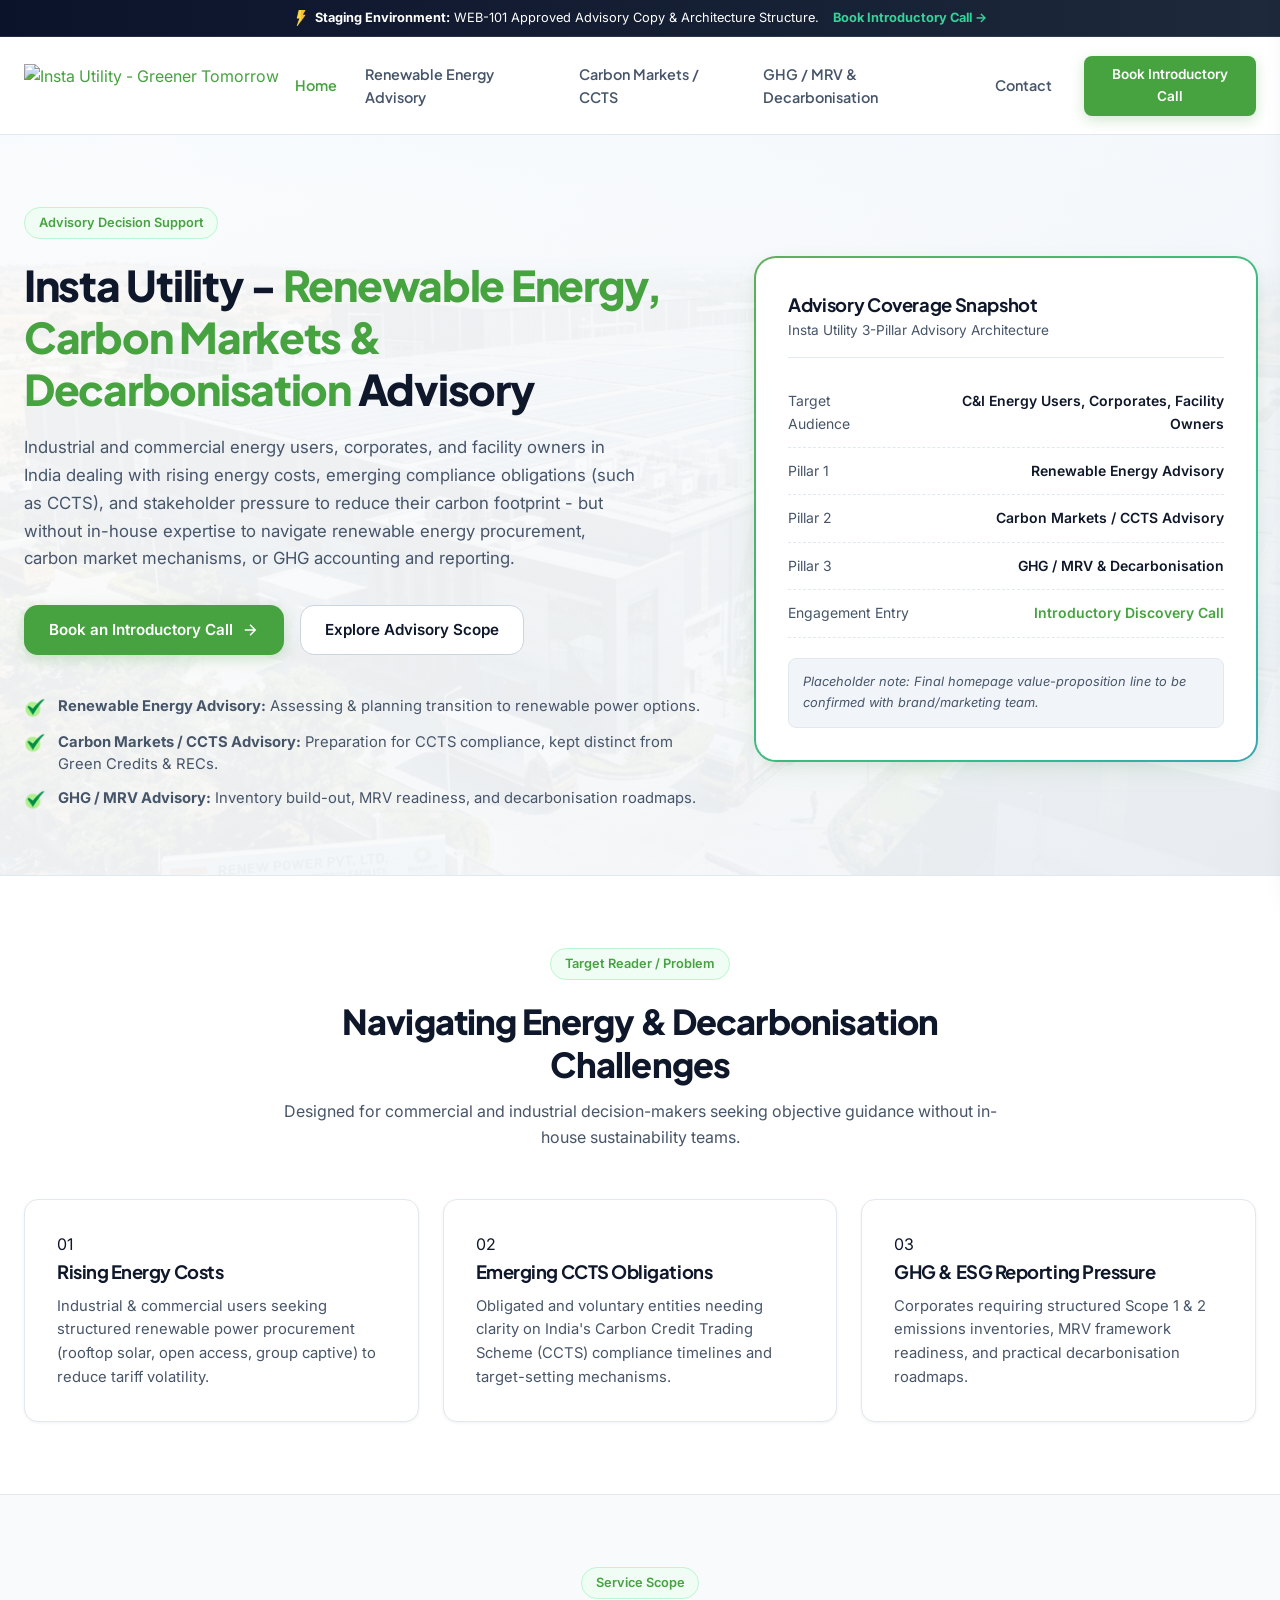
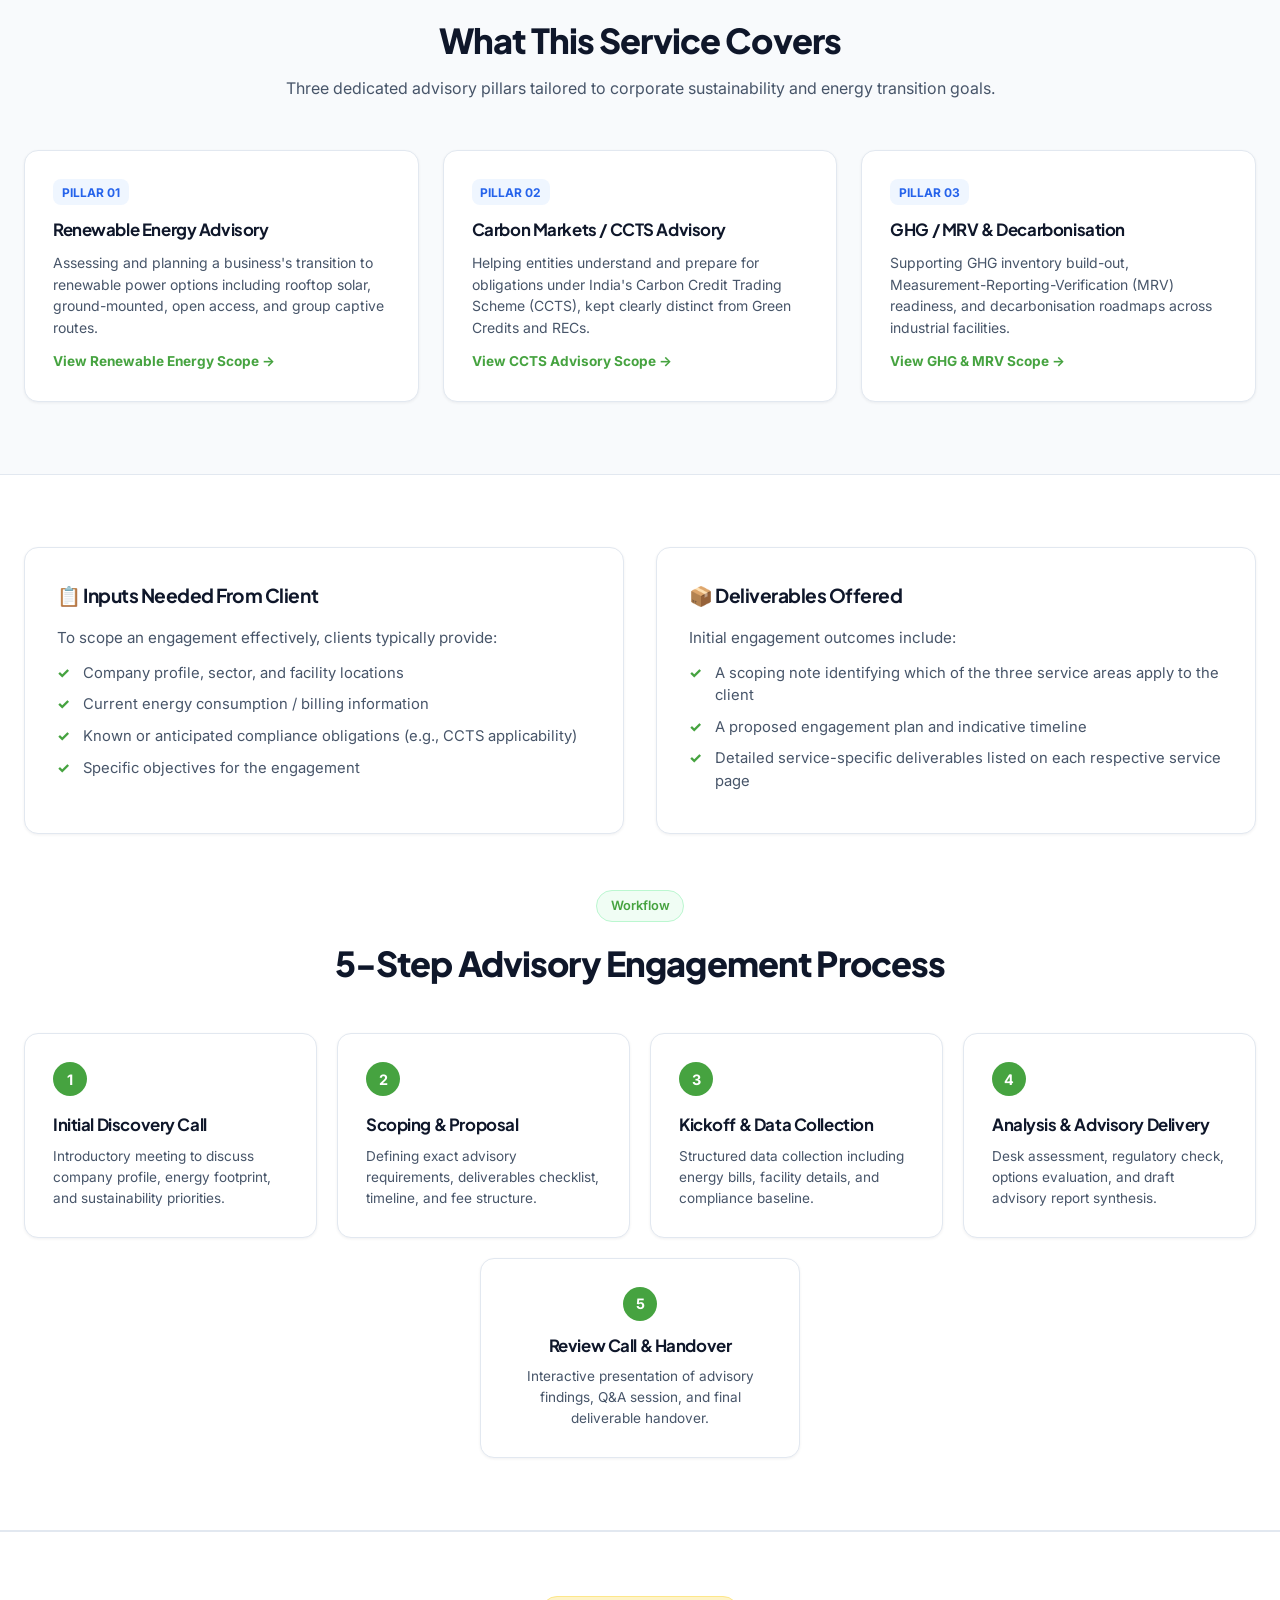
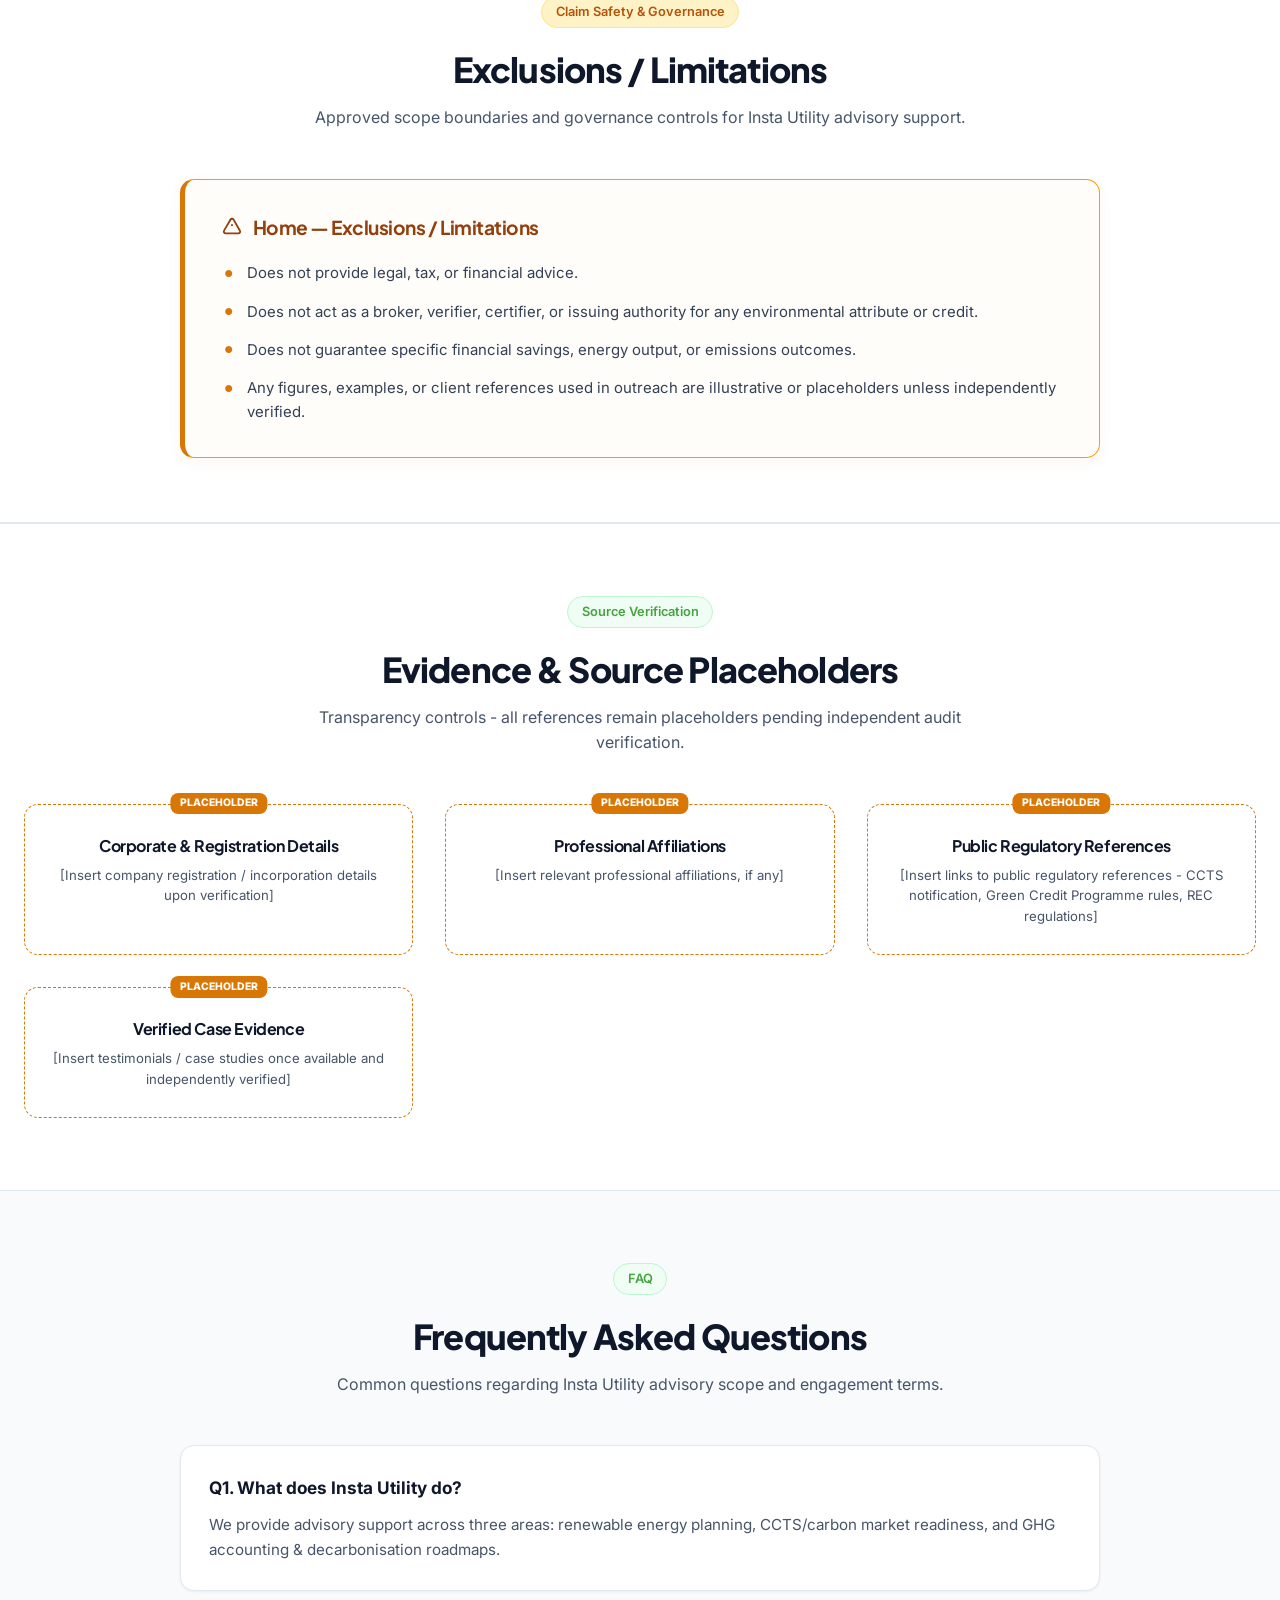
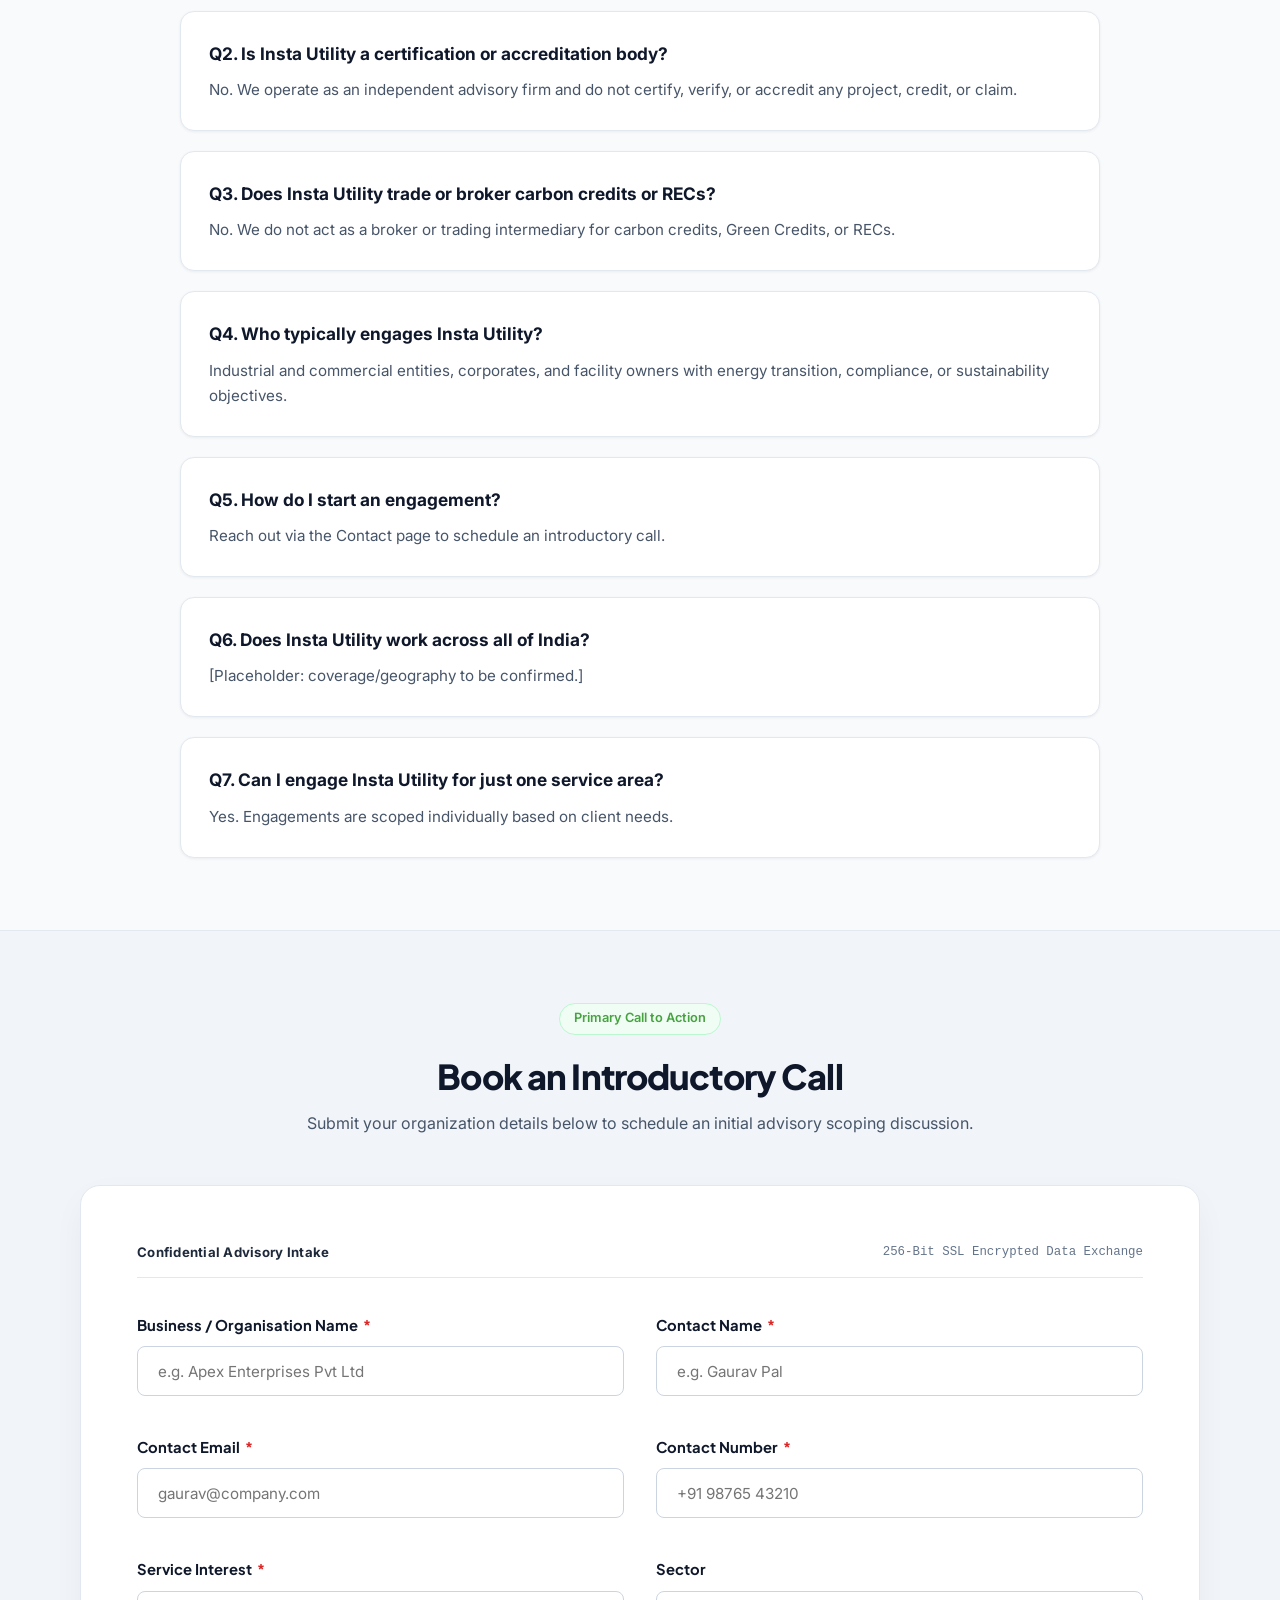
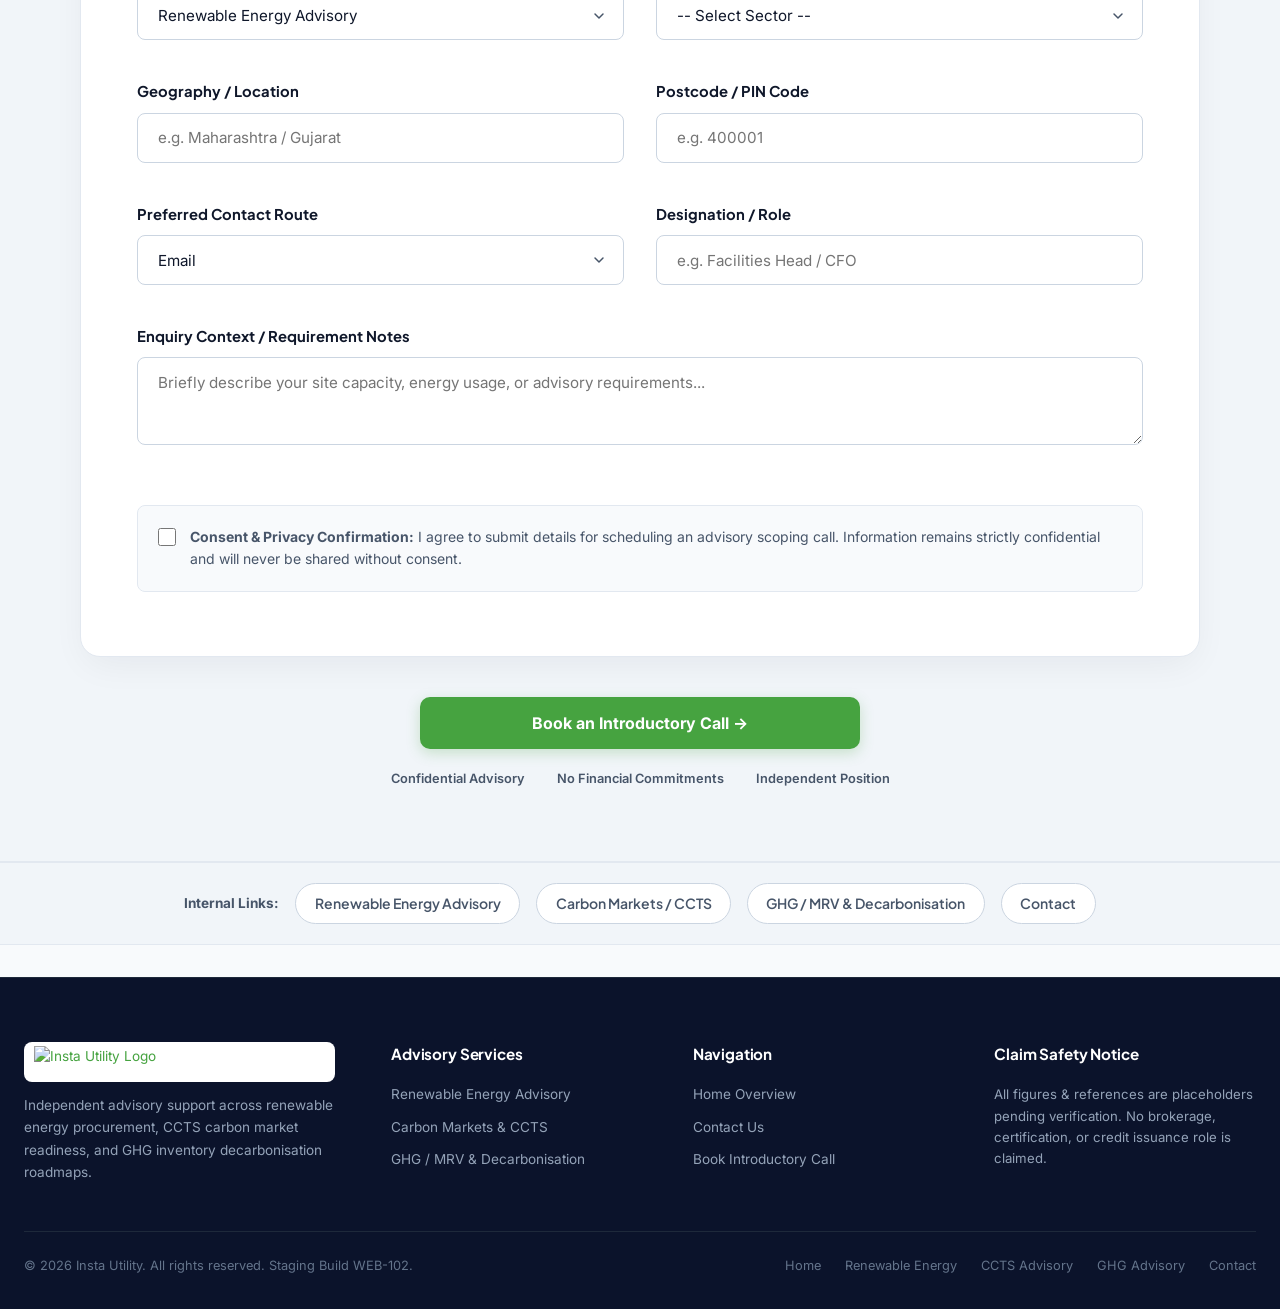
==== index.html @ e874acc9 "feat(WEB-105): restore page-level exclusions & limitations sections" ====
<!DOCTYPE html>
<html lang="en">

<head>
  <!-- Google Tag Manager -->
  <script>(function (w, d, s, l, i) {
      w[l] = w[l] || []; w[l].push({
        'gtm.start':
          new Date().getTime(), event: 'gtm.js'
      }); var f = d.getElementsByTagName(s)[0],
        j = d.createElement(s), dl = l != 'dataLayer' ? '&l=' + l : ''; j.async = true; j.src =
          'https://www.googletagmanager.com/gtm.js?id=' + i + dl; f.parentNode.insertBefore(j, f);
    })(window, document, 'script', 'dataLayer', 'GTM-W5MGDDCR');</script>
  <!-- End Google Tag Manager -->

  <!-- Google Tag (gtag.js) - GA4 Staging Direct DebugView Emitter (G-CX448B8NZM) -->
  <script async src="https://www.googletagmanager.com/gtag/js?id=G-CX448B8NZM"></script>
  <script>
    window.dataLayer = window.dataLayer || [];
    function gtag() { dataLayer.push(arguments); }
    window.gtag = gtag;
    gtag('js', new Date());
    gtag('config', 'G-CX448B8NZM', { 'debug_mode': true });
  </script>

  <meta charset="UTF-8">
  <meta name="viewport" content="width=device-width, initial-scale=1.0">
  <meta name="robots" content="noindex, nofollow">
  <meta name="description" content="Advisory support for renewable energy options, Indian carbon markets (CCTS)">
  <title>Insta Utility - Renewable Energy, Carbon Markets & Decarbonisation Advisory</title>

  <!-- Favicon -->
  <link rel="icon" type="image/png" sizes="32x32" href="assets/favicon.png">
  <link rel="icon" type="image/png" sizes="16x16" href="assets/favicon.png">
  <link rel="apple-touch-icon" href="assets/favicon.png">

  <!-- Google Fonts: Plus Jakarta Sans & Inter -->
  <link rel="preconnect" href="https://fonts.googleapis.com">
  <link rel="preconnect" href="https://fonts.gstatic.com" crossorigin>
  <link
    href="https://fonts.googleapis.com/css2?family=Inter:wght@400;500;600;700&family=Plus+Jakarta+Sans:wght@500;600;700;800&display=swap"
    rel="stylesheet">
  <link rel="stylesheet" href="styles.css">
</head>

<body>
  <!-- Google Tag Manager (noscript) -->
  <noscript><iframe src="https://www.googletagmanager.com/ns.html?id=GTM-W5MGDDCR" height="0" width="0"
      style="display:none;visibility:hidden"></iframe></noscript>
  <!-- End Google Tag Manager (noscript) -->

  <!-- TOP ANNOUNCEMENT BAR -->
  <div class="top-announcement-bar">
    <div class="container announcement-content">
      <span><img src="assets/lighting.png" alt="⚡" class="announcement-icon-img"><strong>Staging Environment:</strong>
        WEB-101 Approved Advisory Copy &amp; Architecture Structure.</span>
      <a href="#intake-form" class="announcement-link">Book Introductory Call &rarr;</a>
    </div>
  </div>

  <!-- HEADER NAVIGATION -->
  <header>
    <div class="container header-content">
      <a href="index.html" class="brand-logo">
        <img src="https://www.instautility.com/assets/img/logo/insta-utility-logo.png"
          alt="Insta Utility - Greener Tomorrow" class="header-logo-img">
      </a>
      <button class="mobile-menu-toggle" id="mobileMenuBtn" aria-label="Open Mobile Menu" onclick="openMobileDrawer()">
        <span class="hamburger-bar"></span>
        <span class="hamburger-bar"></span>
        <span class="hamburger-bar"></span>
      </button>
      <div class="header-nav-container" id="headerNavContainer">
        <nav class="header-nav-links">
          <a href="index.html" class="nav-link active">Home</a>
          <a href="renewable-energy-advisory.html" class="nav-link">Renewable Energy Advisory</a>
          <a href="carbon-markets-ccts.html" class="nav-link">Carbon Markets / CCTS</a>
          <a href="ghg-mrv-decarbonisation.html" class="nav-link">GHG / MRV &amp; Decarbonisation</a>
          <a href="contact.html" class="nav-link">Contact</a>
        </nav>
        <div class="header-actions">
          <a href="#intake-form" class="btn btn-emerald btn-sm header-btn">Book Introductory Call</a>
        </div>
      </div>
    </div>
  </header>

  <!-- OFF-CANVAS MOBILE NAVIGATION DRAWER -->
  <div class="mobile-drawer-overlay" id="mobileDrawerOverlay" onclick="closeMobileDrawer()"></div>
  <div class="mobile-drawer-panel" id="mobileDrawerPanel">
    <div class="mobile-drawer-header">
      <a href="index.html" class="brand-logo" onclick="closeMobileDrawer()">
        <img src="https://www.instautility.com/assets/img/logo/insta-utility-logo.png" alt="Insta Utility Logo"
          class="header-logo-img">
      </a>
      <button class="mobile-drawer-close" aria-label="Close Menu" onclick="closeMobileDrawer()">✕</button>
    </div>
    <div class="mobile-drawer-body">
      <nav class="mobile-drawer-nav">
        <a href="index.html" class="mobile-nav-link active" onclick="closeMobileDrawer()">Home Overview</a>
        <a href="renewable-energy-advisory.html" class="mobile-nav-link" onclick="closeMobileDrawer()">Renewable Energy
          Advisory &rarr;</a>
        <a href="carbon-markets-ccts.html" class="mobile-nav-link" onclick="closeMobileDrawer()">Carbon Markets / CCTS
          &rarr;</a>
        <a href="ghg-mrv-decarbonisation.html" class="mobile-nav-link" onclick="closeMobileDrawer()">GHG / MRV &amp;
          Decarbonisation &rarr;</a>
        <a href="contact.html" class="mobile-nav-link" onclick="closeMobileDrawer()">Contact &rarr;</a>
      </nav>
      <div class="mobile-drawer-cta">
        <a href="#intake-form" class="btn btn-emerald" style="width:100%; text-align:center;"
          onclick="closeMobileDrawer()">Book Introductory Call &rarr;</a>
      </div>
      <div class="mobile-drawer-footer">
        <p style="font-size:0.775rem; color:var(--text-muted);">Insta Utility - Advisory Decision Support</p>
      </div>
    </div>
  </div>

  <!-- HERO SECTION -->
  <section class="hero">
    <div class="container hero-grid">
      <div class="hero-content">
        <div class="pill-badge">
          <span>Advisory Decision Support</span>
        </div>

        <h1>Insta Utility - <span class="highlight">Renewable Energy, Carbon Markets &amp; Decarbonisation</span>
          Advisory</h1>

        <p class="hero-lead">
          Industrial and commercial energy users, corporates, and facility owners in India dealing with rising energy
          costs, emerging compliance obligations (such as CCTS), and stakeholder pressure to reduce their carbon
          footprint - but without in-house expertise to navigate renewable energy procurement, carbon market mechanisms,
          or GHG accounting and reporting.
        </p>
        <div class="hero-cta-group">
          <a href="#intake-form" class="btn btn-emerald">
            <span>Book an Introductory Call</span>
            <svg width="18" height="18" viewBox="0 0 24 24" fill="none" stroke="currentColor" stroke-width="2">
              <path d="M5 12h14M12 5l7 7-7 7" />
            </svg>
          </a>
          <a href="renewable-energy-advisory.html" class="btn btn-outline">
            <span>Explore Advisory Scope</span>
          </a>
        </div>

        <div class="hero-specs-list">
          <div class="spec-item">
            <img src="assets/check-mark.png" alt="✓" class="spec-icon-img">
            <span><strong>Renewable Energy Advisory:</strong> Assessing &amp; planning transition to renewable power
              options.</span>
          </div>
          <div class="spec-item">
            <img src="assets/check-mark.png" alt="✓" class="spec-icon-img">
            <span><strong>Carbon Markets / CCTS Advisory:</strong> Preparation for CCTS compliance, kept distinct from
              Green Credits &amp; RECs.</span>
          </div>
          <div class="spec-item">
            <img src="assets/check-mark.png" alt="✓" class="spec-icon-img">
            <span><strong>GHG / MRV Advisory:</strong> Inventory build-out, MRV readiness, and decarbonisation
              roadmaps.</span>
          </div>
        </div>
      </div>

      <!-- Hero Summary Visual Card -->
      <div class="calc-card">
        <div class="calc-card-header">
          <h3>Advisory Coverage Snapshot</h3>
          <p>Insta Utility 3-Pillar Advisory Architecture</p>
        </div>

        <div class="calc-data-row">
          <span class="calc-label">Target Audience</span>
          <span class="calc-val">C&amp;I Energy Users, Corporates, Facility Owners</span>
        </div>
        <div class="calc-data-row">
          <span class="calc-label">Pillar 1</span>
          <span class="calc-val">Renewable Energy Advisory</span>
        </div>
        <div class="calc-data-row">
          <span class="calc-label">Pillar 2</span>
          <span class="calc-val">Carbon Markets / CCTS Advisory</span>
        </div>
        <div class="calc-data-row">
          <span class="calc-label">Pillar 3</span>
          <span class="calc-val">GHG / MRV &amp; Decarbonisation</span>
        </div>
        <div class="calc-data-row">
          <span class="calc-label">Engagement Entry</span>
          <span class="calc-val" style="color:var(--primary-emerald);">Introductory Discovery Call</span>
        </div>

        <div
          style="margin-top:1.25rem; padding:0.85rem; background:var(--bg-surface-subtle); border-radius:var(--radius-sm); border:1px solid var(--border-subtle); font-size:0.8rem; color:var(--text-muted);">
          <em>Placeholder note: Final homepage value-proposition line to be confirmed with brand/marketing team.</em>
        </div>
      </div>
    </div>
  </section>

  <!-- TARGET READER / THEIR PROBLEM -->
  <section style="background:var(--bg-surface); border-bottom:1px solid var(--border-subtle);">
    <div class="container">
      <div class="section-header">
        <span class="pill-badge">Target Reader / Problem</span>
        <h2 class="section-title">Navigating Energy &amp; Decarbonisation Challenges</h2>
        <p class="section-subtitle">Designed for commercial and industrial decision-makers seeking objective guidance
          without in-house sustainability teams.</p>
      </div>

      <div class="persona-grid">
        <div class="persona-card">
          <div class="persona-icon-badge">01</div>
          <h3>Rising Energy Costs</h3>
          <p>Industrial &amp; commercial users seeking structured renewable power procurement (rooftop solar, open
            access, group captive) to reduce tariff volatility.</p>
        </div>

        <div class="persona-card">
          <div class="persona-icon-badge">02</div>
          <h3>Emerging CCTS Obligations</h3>
          <p>Obligated and voluntary entities needing clarity on India's Carbon Credit Trading Scheme (CCTS) compliance
            timelines and target-setting mechanisms.</p>
        </div>

        <div class="persona-card">
          <div class="persona-icon-badge">03</div>
          <h3>GHG &amp; ESG Reporting Pressure</h3>
          <p>Corporates requiring structured Scope 1 &amp; 2 emissions inventories, MRV framework readiness, and
            practical decarbonisation roadmaps.</p>
        </div>
      </div>
    </div>
  </section>

  <!-- WHAT THIS SERVICE COVERS (3 PILLARS) -->
  <section>
    <div class="container">
      <div class="section-header">
        <span class="pill-badge">Service Scope</span>
        <h2 class="section-title">What This Service Covers</h2>
        <p class="section-subtitle">Three dedicated advisory pillars tailored to corporate sustainability and energy
          transition goals.</p>
      </div>

      <div class="deliv-grid">
        <div class="deliv-card">
          <span class="badge-num">PILLAR 01</span>
          <h4>Renewable Energy Advisory</h4>
          <p>Assessing and planning a business's transition to renewable power options including rooftop solar,
            ground-mounted, open access, and group captive routes.</p>
          <a href="renewable-energy-advisory.html"
            style="font-size:0.85rem; font-weight:700; margin-top:0.75rem; display:inline-block;">View Renewable Energy
            Scope &rarr;</a>
        </div>

        <div class="deliv-card">
          <span class="badge-num">PILLAR 02</span>
          <h4>Carbon Markets / CCTS Advisory</h4>
          <p>Helping entities understand and prepare for obligations under India's Carbon Credit Trading Scheme (CCTS),
            kept clearly distinct from Green Credits and RECs.</p>
          <a href="carbon-markets-ccts.html"
            style="font-size:0.85rem; font-weight:700; margin-top:0.75rem; display:inline-block;">View CCTS Advisory
            Scope &rarr;</a>
        </div>

        <div class="deliv-card">
          <span class="badge-num">PILLAR 03</span>
          <h4>GHG / MRV &amp; Decarbonisation</h4>
          <p>Supporting GHG inventory build-out, Measurement-Reporting-Verification (MRV) readiness, and decarbonisation
            roadmaps across industrial facilities.</p>
          <a href="ghg-mrv-decarbonisation.html"
            style="font-size:0.85rem; font-weight:700; margin-top:0.75rem; display:inline-block;">View GHG &amp; MRV
            Scope &rarr;</a>
        </div>
      </div>
    </div>
  </section>

  <!-- INPUTS NEEDED & PROCESS -->
  <section
    style="background:var(--bg-surface); border-top:1px solid var(--border-subtle); border-bottom:1px solid var(--border-subtle);">
    <div class="container">
      <div class="info-grid-2">
        <div class="info-card">
          <h3>📋 Inputs Needed From Client</h3>
          <p>To scope an engagement effectively, clients typically provide:</p>
          <ul>
            <li>Company profile, sector, and facility locations</li>
            <li>Current energy consumption / billing information</li>
            <li>Known or anticipated compliance obligations (e.g., CCTS applicability)</li>
            <li>Specific objectives for the engagement</li>
          </ul>
        </div>

        <div class="info-card">
          <h3>📦 Deliverables Offered</h3>
          <p>Initial engagement outcomes include:</p>
          <ul>
            <li>A scoping note identifying which of the three service areas apply to the client</li>
            <li>A proposed engagement plan and indicative timeline</li>
            <li>Detailed service-specific deliverables listed on each respective service page</li>
          </ul>
        </div>
      </div>

      <div style="margin-top:3.5rem;">
        <div class="section-header">
          <span class="pill-badge">Workflow</span>
          <h2 class="section-title">5-Step Advisory Engagement Process</h2>
        </div>

        <div class="steps-grid">
          <div class="step-box">
            <div class="step-num">1</div>
            <h4>Initial Discovery Call</h4>
            <p>Introductory meeting to discuss company profile, energy footprint, and sustainability priorities.</p>
          </div>

          <div class="step-box">
            <div class="step-num">2</div>
            <h4>Scoping &amp; Proposal</h4>
            <p>Defining exact advisory requirements, deliverables checklist, timeline, and fee structure.</p>
          </div>

          <div class="step-box">
            <div class="step-num">3</div>
            <h4>Kickoff &amp; Data Collection</h4>
            <p>Structured data collection including energy bills, facility details, and compliance baseline.</p>
          </div>

          <div class="step-box">
            <div class="step-num">4</div>
            <h4>Analysis &amp; Advisory Delivery</h4>
            <p>Desk assessment, regulatory check, options evaluation, and draft advisory report synthesis.</p>
          </div>
        </div>

        <div style="max-width:320px; margin:1.25rem auto 0 auto;">
          <div class="step-box" style="text-align:center;">
            <div class="step-num" style="margin:0 auto 0.75rem auto;">5</div>
            <h4>Review Call &amp; Handover</h4>
            <p>Interactive presentation of advisory findings, Q&amp;A session, and final deliverable handover.</p>
          </div>
        </div>
      </div>
    </div>
  </section>

  <!-- EXCLUSIONS / LIMITATIONS SECTION (WEB-105) -->
  <section class="limitations-section">
    <div class="container">
      <div class="section-header">
        <span class="pill-badge" style="background:#fef3c7; color:#b45309; border-color:#fde68a;">Claim Safety &amp; Governance</span>
        <h2 class="section-title">Exclusions / Limitations</h2>
        <p class="section-subtitle">Approved scope boundaries and governance controls for Insta Utility advisory support.</p>
      </div>

      <div class="limitations-card">
        <h3>
          <svg width="22" height="22" viewBox="0 0 24 24" fill="none" stroke="currentColor" stroke-width="2">
            <path d="M12 9v2m0 4h.01m-6.938 4h13.856c1.54 0 2.502-1.667 1.732-3L13.732 4c-.77-1.333-2.694-1.333-3.464 0L3.34 16c-.77 1.333.192 3 1.732 3z"/>
          </svg>
          Home — Exclusions / Limitations
        </h3>
        <ul class="limitations-list">
          <li>Does not provide legal, tax, or financial advice.</li>
          <li>Does not act as a broker, verifier, certifier, or issuing authority for any environmental attribute or credit.</li>
          <li>Does not guarantee specific financial savings, energy output, or emissions outcomes.</li>
          <li>Any figures, examples, or client references used in outreach are illustrative or placeholders unless independently verified.</li>
        </ul>
      </div>
    </div>
  </section>

  <!-- EVIDENCE / SOURCE PLACEHOLDERS -->
  <section
    style="background:var(--bg-surface); border-top:1px solid var(--border-subtle); border-bottom:1px solid var(--border-subtle);">
    <div class="container">
      <div class="section-header">
        <span class="pill-badge">Source Verification</span>
        <h2 class="section-title">Evidence &amp; Source Placeholders</h2>
        <p class="section-subtitle">Transparency controls - all references remain placeholders pending independent audit
          verification.</p>
      </div>

      <div class="info-grid-2">
        <div class="trust-placeholder-box">
          <span class="trust-tag">PLACEHOLDER</span>
          <h5>Corporate &amp; Registration Details</h5>
          <p>[Insert company registration / incorporation details upon verification]</p>
        </div>

        <div class="trust-placeholder-box">
          <span class="trust-tag">PLACEHOLDER</span>
          <h5>Professional Affiliations</h5>
          <p>[Insert relevant professional affiliations, if any]</p>
        </div>

        <div class="trust-placeholder-box">
          <span class="trust-tag">PLACEHOLDER</span>
          <h5>Public Regulatory References</h5>
          <p>[Insert links to public regulatory references - CCTS notification, Green Credit Programme rules, REC
            regulations]</p>
        </div>

        <div class="trust-placeholder-box">
          <span class="trust-tag">PLACEHOLDER</span>
          <h5>Verified Case Evidence</h5>
          <p>[Insert testimonials / case studies once available and independently verified]</p>
        </div>
      </div>
    </div>
  </section>

  <!-- FREQUENTLY ASKED QUESTIONS -->
  <section>
    <div class="container">
      <div class="section-header">
        <span class="pill-badge">FAQ</span>
        <h2 class="section-title">Frequently Asked Questions</h2>
        <p class="section-subtitle">Common questions regarding Insta Utility advisory scope and engagement terms.</p>
      </div>

      <div class="faq-list">
        <div class="faq-item">
          <div class="faq-question">Q1. What does Insta Utility do?</div>
          <div class="faq-answer">We provide advisory support across three areas: renewable energy planning, CCTS/carbon
            market readiness, and GHG accounting &amp; decarbonisation roadmaps.</div>
        </div>

        <div class="faq-item">
          <div class="faq-question">Q2. Is Insta Utility a certification or accreditation body?</div>
          <div class="faq-answer">No. We operate as an independent advisory firm and do not certify, verify, or accredit
            any project, credit, or claim.</div>
        </div>

        <div class="faq-item">
          <div class="faq-question">Q3. Does Insta Utility trade or broker carbon credits or RECs?</div>
          <div class="faq-answer">No. We do not act as a broker or trading intermediary for carbon credits, Green
            Credits, or RECs.</div>
        </div>

        <div class="faq-item">
          <div class="faq-question">Q4. Who typically engages Insta Utility?</div>
          <div class="faq-answer">Industrial and commercial entities, corporates, and facility owners with energy
            transition, compliance, or sustainability objectives.</div>
        </div>

        <div class="faq-item">
          <div class="faq-question">Q5. How do I start an engagement?</div>
          <div class="faq-answer">Reach out via the Contact page to schedule an introductory call.</div>
        </div>

        <div class="faq-item">
          <div class="faq-question">Q6. Does Insta Utility work across all of India?</div>
          <div class="faq-answer">[Placeholder: coverage/geography to be confirmed.]</div>
        </div>

        <div class="faq-item">
          <div class="faq-question">Q7. Can I engage Insta Utility for just one service area?</div>
          <div class="faq-answer">Yes. Engagements are scoped individually based on client needs.</div>
        </div>
      </div>
    </div>
  </section>

  <!-- INTAKE FORM SECTION -->
  <section class="form-section" id="intake-form">
    <div class="container">
      <div class="section-header">
        <span class="pill-badge">Primary Call to Action</span>
        <h2 class="section-title">Book an Introductory Call</h2>
        <p class="section-subtitle">Submit your organization details below to schedule an initial advisory scoping
          discussion.</p>
      </div>

      <div class="form-card-container">
        <div class="form-minimal-header">
          <span class="meta-tag">Confidential Advisory Intake</span>
          <span class="meta-note">256-Bit SSL Encrypted Data Exchange</span>
        </div>

        <form id="diagnosticForm" onsubmit="handleFormSubmit(event)">
          <div class="form-grid">

            <!-- Field 1: Business Name -->
            <div class="form-group">
              <div class="label-wrapper">
                <label class="form-label" for="account_name">
                  <span>Business / Organisation Name</span> <span class="req">*</span>
                </label>
              </div>
              <input type="text" id="account_name" class="form-control" placeholder="e.g. Apex Enterprises Pvt Ltd"
                required>
            </div>

            <!-- Field 2: Contact Name -->
            <div class="form-group">
              <div class="label-wrapper">
                <label class="form-label" for="contact_name">
                  <span>Contact Name</span> <span class="req">*</span>
                </label>
              </div>
              <input type="text" id="contact_name" class="form-control" placeholder="e.g. Gaurav Pal" required>
            </div>

            <!-- Field 3: Contact Email -->
            <div class="form-group">
              <div class="label-wrapper">
                <label class="form-label" for="contact_email">
                  <span>Contact Email</span> <span class="req">*</span>
                </label>
              </div>
              <input type="email" id="contact_email" class="form-control" placeholder="gaurav@company.com" required>
            </div>

            <!-- Field 4: Contact Number -->
            <div class="form-group">
              <div class="label-wrapper">
                <label class="form-label" for="contact_phone">
                  <span>Contact Number</span> <span class="req">*</span>
                </label>
              </div>
              <input type="tel" id="contact_phone" class="form-control" placeholder="+91 98765 43210" required>
            </div>

            <!-- Field 5: Service Interest -->
            <div class="form-group">
              <div class="label-wrapper">
                <label class="form-label" for="service_interest">
                  <span>Service Interest</span> <span class="req">*</span>
                </label>
              </div>
              <select id="service_interest" class="form-control" required>
                <option value="Renewable Energy Advisory">Renewable Energy Advisory</option>
                <option value="Carbon Markets / CCTS">Carbon Markets / CCTS</option>
                <option value="GHG / MRV & Decarbonisation">GHG / MRV &amp; Decarbonisation</option>
              </select>
            </div>

            <!-- Field 6: Sector -->
            <div class="form-group">
              <div class="label-wrapper">
                <label class="form-label" for="sector_type">
                  <span>Sector</span>
                </label>
              </div>
              <select id="sector_type" class="form-control">
                <option value="">-- Select Sector --</option>
                <option value="Commercial">Commercial</option>
                <option value="Industrial">Industrial</option>
                <option value="Public Sector">Public Sector</option>
                <option value="Education">Education</option>
                <option value="Healthcare">Healthcare</option>
                <option value="Hospitality">Hospitality</option>
                <option value="Retail">Retail</option>
                <option value="Manufacturing">Manufacturing</option>
                <option value="Property / Real Estate">Property / Real Estate</option>
                <option value="Other">Other</option>
              </select>
            </div>

            <!-- Field 7: Geography -->
            <div class="form-group">
              <div class="label-wrapper">
                <label class="form-label" for="state_location">
                  <span>Geography / Location</span>
                </label>
              </div>
              <input type="text" id="state_location" class="form-control" placeholder="e.g. Maharashtra / Gujarat">
            </div>

            <!-- Field 8: Postcode -->
            <div class="form-group">
              <div class="label-wrapper">
                <label class="form-label" for="postcode">
                  <span>Postcode / PIN Code</span>
                </label>
              </div>
              <input type="text" id="postcode" class="form-control" placeholder="e.g. 400001">
            </div>

            <!-- Field 9: Preferred Contact Route -->
            <div class="form-group">
              <div class="label-wrapper">
                <label class="form-label" for="preferred_contact_route">
                  <span>Preferred Contact Route</span>
                </label>
              </div>
              <select id="preferred_contact_route" class="form-control">
                <option value="Email">Email</option>
                <option value="Phone">Phone</option>
              </select>
            </div>

            <!-- Field 10: Designation / Role -->
            <div class="form-group">
              <div class="label-wrapper">
                <label class="form-label" for="buyer_role">
                  <span>Designation / Role</span>
                </label>
              </div>
              <input type="text" id="buyer_role" class="form-control" placeholder="e.g. Facilities Head / CFO">
            </div>

            <!-- Field 11: Enquiry Context -->
            <div class="form-group full-width">
              <div class="label-wrapper">
                <label class="form-label" for="enquiry_context">
                  <span>Enquiry Context / Requirement Notes</span>
                </label>
              </div>
              <textarea id="enquiry_context" class="form-control" rows="3"
                placeholder="Briefly describe your site capacity, energy usage, or advisory requirements..."></textarea>
            </div>

            <!-- Field 12: Privacy Consent -->
            <div class="form-group full-width">
              <div class="checkbox-group">
                <input type="checkbox" id="privacy_consent" required>
                <label for="privacy_consent">
                  <strong>Consent &amp; Privacy Confirmation:</strong> I agree to submit details for scheduling an
                  advisory scoping call. Information remains strictly confidential and will never be shared without
                  consent.
                </label>
              </div>
            </div>

          </div>

      </div>

      <div class="form-submit-container">
        <button type="submit" class="btn btn-emerald btn-lg-submit">
          <span>Book an Introductory Call &rarr;</span>
        </button>
        <div class="micro-trust-row">
          <div class="micro-trust-item"><span>Confidential Advisory</span></div>
          <div class="micro-trust-item"><span>No Financial Commitments</span></div>
          <div class="micro-trust-item"><span>Independent Position</span></div>
        </div>
      </div>
      </form>

      <div class="diagnostic-result-container" id="submissionResult">
        <div class="diag-header">
          <div class="diag-title-area">
            <h3>
              <img src="assets/success.png" alt="✓" style="width:28px; height:28px; object-fit:contain;">
              Introductory Call Request Received
            </h3>
            <p>Your enquiry has been logged successfully under WEB-101 staging controls.</p>
          </div>
          <div class="diag-ref-group">
            <div class="diag-ref-label">Submission Reference</div>
            <div class="diag-ref-val" id="generatedRef">IU-2026-0925-0000</div>
          </div>
        </div>

        <div id="crmOutcomeBanner"></div>

        <div class="exec-summary-strip">
          <div class="exec-kpi-card">
            <div class="exec-kpi-label">Facility Site</div>
            <div class="exec-kpi-val" id="resFacilityVal">Company Site</div>
          </div>
          <div class="exec-kpi-card">
            <div class="exec-kpi-label">Location</div>
            <div class="exec-kpi-val" id="resStateVal">India</div>
          </div>
          <div class="exec-kpi-card highlight">
            <div class="exec-kpi-label">Advisory Status</div>
            <div class="exec-kpi-val emerald" style="font-size:1.05rem;">Introductory Review</div>
          </div>
        </div>
      </div>
    </div>
    </div>
  </section>

  <!-- INTERNAL LINKS BAR -->
  <div class="cross-nav-pills">
    <div class="container cross-nav-container">
      <span style="font-size:0.85rem; font-weight:700; color:var(--text-muted);">Internal Links:</span>
      <a href="renewable-energy-advisory.html" class="nav-pill-item">Renewable Energy Advisory</a>
      <a href="carbon-markets-ccts.html" class="nav-pill-item">Carbon Markets / CCTS</a>
      <a href="ghg-mrv-decarbonisation.html" class="nav-pill-item">GHG / MRV &amp; Decarbonisation</a>
      <a href="contact.html" class="nav-pill-item">Contact</a>
    </div>
  </div>

  <!-- FOOTER -->
  <footer>
    <div class="container">
      <div class="footer-grid">
        <div class="footer-col brand-col">
          <a href="index.html" class="brand-logo">
            <img src="https://www.instautility.com/assets/img/logo/insta-utility-logo.png" alt="Insta Utility Logo"
              class="footer-logo-img">
          </a>
          <p class="footer-bio">
            Independent advisory support across renewable energy procurement, CCTS carbon market readiness, and GHG
            inventory decarbonisation roadmaps.
          </p>
        </div>

        <div class="footer-col">
          <div class="footer-heading">Advisory Services</div>
          <ul class="footer-links">
            <li><a href="renewable-energy-advisory.html">Renewable Energy Advisory</a></li>
            <li><a href="carbon-markets-ccts.html">Carbon Markets &amp; CCTS</a></li>
            <li><a href="ghg-mrv-decarbonisation.html">GHG / MRV &amp; Decarbonisation</a></li>
          </ul>
        </div>

        <div class="footer-col">
          <div class="footer-heading">Navigation</div>
          <ul class="footer-links">
            <li><a href="index.html">Home Overview</a></li>
            <li><a href="contact.html">Contact Us</a></li>
            <li><a href="#intake-form">Book Introductory Call</a></li>
          </ul>
        </div>

        <div class="footer-col">
          <div class="footer-heading">Claim Safety Notice</div>
          <p class="footer-cta-desc">
            All figures &amp; references are placeholders pending verification. No brokerage, certification, or credit
            issuance role is claimed.
          </p>
        </div>
      </div>

      <div class="footer-bottom">
        <div class="footer-copy">&copy; 2026 Insta Utility. All rights reserved. Staging Build WEB-102.</div>
        <div class="footer-bottom-links">
          <a href="index.html">Home</a>
          <a href="renewable-energy-advisory.html">Renewable Energy</a>
          <a href="carbon-markets-ccts.html">CCTS Advisory</a>
          <a href="ghg-mrv-decarbonisation.html">GHG Advisory</a>
          <a href="contact.html">Contact</a>
        </div>
      </div>
    </div>
  </footer>

  <script src="app.js"></script>
</body>

</html>
---- styles.css ----
@import url('https://fonts.googleapis.com/css2?family=Plus+Jakarta+Sans:wght@500;600;700;800&family=Inter:wght@400;500;600;700&display=swap');

:root {
  /* Colors */
  --bg-main: #f8fafc;
  --bg-surface: #ffffff;
  --bg-surface-subtle: #f1f5f9;
  --bg-surface-hover: #e2e8f0;

  --text-main: #0f172a;
  --text-muted: #475569;
  --text-light: #64748b;

  --primary-emerald: #46a340;
  --primary-emerald-hover: #3b8c35;
  --primary-emerald-light: #f0fdf4;
  --primary-emerald-border: #bbf7d0;

  --accent-navy: #1e293b;
  --accent-blue: #2563eb;
  --accent-blue-light: #eff6ff;

  --amber-staging: #d97706;
  --amber-staging-bg: #fffbe6;
  --amber-staging-border: #fde68a;

  --border-subtle: #e2e8f0;
  --border-medium: #cbd5e1;

  --shadow-sm: 0 1px 3px rgba(15, 23, 42, 0.06);
  --shadow-md: 0 4px 16px -2px rgba(15, 23, 42, 0.08);
  --shadow-lg: 0 12px 32px -4px rgba(15, 23, 42, 0.1);

  --radius-sm: 8px;
  --radius-md: 14px;
  --radius-lg: 20px;
  --radius-full: 9999px;

  --font-title: 'Plus Jakarta Sans', -apple-system, BlinkMacSystemFont, sans-serif;
  --font-body: 'Inter', -apple-system, BlinkMacSystemFont, sans-serif;
  --transition: all 0.2s ease-in-out;
}

/* Reset & Base */
*,
*::before,
*::after {
  box-sizing: border-box;
  margin: 0;
  padding: 0;
}

html {
  scroll-behavior: smooth;
  font-family: var(--font-body);
  background-color: var(--bg-main);
  color: var(--text-main);
  line-height: 1.6;
  -webkit-font-smoothing: antialiased;
  -moz-osx-font-smoothing: grayscale;
}

body {
  min-height: 100vh;
  display: flex;
  flex-direction: column;
  overflow-x: hidden;
}

h1,
h2,
h3,
h4,
h5,
h6 {
  font-family: var(--font-title);
  color: var(--text-main);
  letter-spacing: -0.025em;
}

a {
  color: var(--primary-emerald);
  text-decoration: none;
}

a:hover {
  color: var(--primary-emerald-hover);
}

/* Layout Container */
.container {
  width: 100%;
  max-width: 1452px;
  margin: 0 auto;
  padding: 0 1.5rem;
}

/* Staging Top Alert Banner */
.staging-banner {
  background: var(--amber-staging-bg);
  border-bottom: 1px solid var(--amber-staging-border);
  color: #92400e;
  padding: 0.6rem 1.25rem;
  font-size: 0.825rem;
  font-weight: 600;
  display: flex;
  align-items: center;
  justify-content: space-between;
  gap: 1rem;
  position: sticky;
  top: 0;
  z-index: 1000;
  box-shadow: var(--shadow-sm);
  flex-wrap: wrap;
}

.staging-banner-content {
  display: flex;
  align-items: center;
  gap: 0.6rem;
  flex-wrap: wrap;
}

.staging-banner-text {
  font-size: 0.825rem;
  line-height: 1.4;
}

.staging-banner .badge {
  background: var(--amber-staging);
  color: #ffffff;
  padding: 0.2rem 0.6rem;
  border-radius: var(--radius-sm);
  font-size: 0.725rem;
  font-weight: 700;
  letter-spacing: 0.04em;
  text-transform: uppercase;
  flex-shrink: 0;
  white-space: nowrap;
}

.staging-banner button {
  background: #ffffff;
  border: 1px solid #fcd34d;
  color: #b45309;
  padding: 0.3rem 0.75rem;
  border-radius: var(--radius-sm);
  cursor: pointer;
  font-weight: 600;
  font-size: 0.775rem;
  transition: var(--transition);
  white-space: nowrap;
  flex-shrink: 0;
}

/* Top Announcement Bar */
.top-announcement-bar {
  background: linear-gradient(90deg, #0b132b 0%, #1e293b 100%);
  color: #ffffff;
  padding: 0.5rem 0;
  font-size: 0.8rem;
  border-bottom: 1px solid rgba(255, 255, 255, 0.1);
}

.announcement-content {
  display: flex;
  align-items: center;
  justify-content: center;
  gap: 0.85rem;
  flex-wrap: wrap;
  text-align: center;
}

.announcement-badge {
  background: var(--primary-emerald);
  color: #ffffff;
  font-weight: 700;
  font-size: 0.7rem;
  padding: 0.15rem 0.55rem;
  border-radius: var(--radius-sm);
  letter-spacing: 0.03em;
  text-transform: uppercase;
  flex-shrink: 0;
}

.announcement-text {
  color: #cbd5e1;
  font-weight: 500;
}

.announcement-icon-img {
  width: 16px;
  height: 16px;
  vertical-align: middle;
  display: inline-block;
  margin-right: 0.35rem;
  margin-top: -2px;
  object-fit: contain;
}

.announcement-link {
  color: #34d399;
  font-weight: 700;
  text-decoration: none;
  transition: var(--transition);
  white-space: nowrap;
}

.announcement-link:hover {
  color: #6ee7b7;
  text-decoration: underline;
}

/* Header Navigation */
header {
  background: var(--bg-surface);
  border-bottom: 1px solid var(--border-subtle);
  padding: 1.15rem 0;
}

.header-content {
  display: flex;
  align-items: center;
  justify-content: space-between;
  gap: 1rem;
  position: relative;
}

.brand-logo {
  /* display: flex; */
  align-items: center;
  justify-content: center;
  gap: 0.85rem;
  text-decoration: none;
  flex-shrink: 0;
}

.header-logo-img {
  height: 44px;
  width: auto;
  max-width: 100%;
  display: block;
  object-fit: contain;
}

/* Header Navigation Container */
.header-nav-container {
  display: flex;
  align-items: center;
  gap: 2rem;
}

.header-nav-links {
  display: flex;
  align-items: center;
  gap: 1.75rem;
}

.nav-link {
  font-family: var(--font-title);
  font-size: 0.9rem;
  font-weight: 600;
  color: var(--text-muted);
  text-decoration: none;
  transition: var(--transition);
}

.nav-link:hover,
.nav-link.active {
  color: var(--primary-emerald);
}

.header-actions {
  display: flex;
  align-items: center;
  gap: 0.75rem;
}

/* Mobile Hamburger Toggle Button (Hidden on Desktop) */
.mobile-menu-toggle {
  display: none;
  flex-direction: column;
  justify-content: space-between;
  width: 28px;
  height: 20px;
  background: transparent;
  border: none;
  cursor: pointer;
  padding: 0;
  z-index: 1001;
}

.hamburger-bar {
  width: 100%;
  height: 3px;
  background-color: var(--text-main);
  border-radius: 3px;
  transition: transform 0.3s ease, opacity 0.3s ease;
}

/* ==========================================================================
   OFF-CANVAS MOBILE SLIDE-OUT DRAWER SYSTEM
   ========================================================================== */
.mobile-drawer-overlay {
  position: fixed;
  inset: 0;
  background: rgba(15, 23, 42, 0.6);
  backdrop-filter: blur(4px);
  z-index: 2000;
  opacity: 0;
  visibility: hidden;
  transition: all 0.3s ease;
}

.mobile-drawer-overlay.active {
  opacity: 1;
  visibility: visible;
}

.mobile-drawer-panel {
  position: fixed;
  top: 0;
  right: -340px;
  width: 310px;
  max-width: 85vw;
  height: 100vh;
  background: var(--bg-surface);
  z-index: 2001;
  box-shadow: -8px 0 30px rgba(15, 23, 42, 0.25);
  display: flex;
  flex-direction: column;
  transition: right 0.35s cubic-bezier(0.16, 1, 0.3, 1);
}

.mobile-drawer-panel.active {
  right: 0;
}

.mobile-drawer-header {
  padding: 1.25rem 1.5rem;
  border-bottom: 1px solid var(--border-subtle);
  display: flex;
  align-items: center;
  justify-content: space-between;
  background: #ffffff;
}

.mobile-drawer-close {
  background: var(--bg-surface-subtle);
  border: 1px solid var(--border-subtle);
  width: 36px;
  height: 36px;
  border-radius: 50%;
  font-size: 1.1rem;
  font-weight: bold;
  color: var(--text-muted);
  cursor: pointer;
  display: flex;
  align-items: center;
  justify-content: center;
  transition: var(--transition);
}

.mobile-drawer-close:hover {
  background: #fee2e2;
  color: #dc2626;
  border-color: #fca5a5;
}

.mobile-drawer-body {
  padding: 1.5rem;
  display: flex;
  flex-direction: column;
  /* justify-content: space-between; */
  flex: 1;
  overflow-y: auto;
}

.mobile-drawer-nav {
  display: flex;
  flex-direction: column;
  gap: 0.65rem;
}

.mobile-nav-link {
  font-family: var(--font-title);
  font-size: 0.95rem;
  font-weight: 600;
  color: var(--text-main);
  padding: 0.85rem 1.15rem;
  border-radius: var(--radius-md);
  background: var(--bg-surface-subtle);
  border: 1px solid var(--border-subtle);
  text-decoration: none;
  transition: var(--transition);
  display: flex;
  align-items: center;
  justify-content: space-between;
}

.mobile-nav-link:hover,
.mobile-nav-link.active {
  background: var(--primary-emerald-light);
  border-color: var(--primary-emerald-border);
  color: var(--primary-emerald);
  font-weight: 700;
}

.mobile-drawer-cta {
  margin-top: 1.5rem;
}

.mobile-drawer-footer {
  margin-top: 2rem;
  padding-top: 1rem;
  border-top: 1px solid var(--border-subtle);
  text-align: center;
}

.header-badge {
  margin: 0;
}

.footer-logo-img {
  height: 40px;
  width: auto;
  max-width: 100%;
  display: block;
  margin-bottom: 0.5rem;
  background: #ffffff;
  padding: 4px 10px;
  border-radius: var(--radius-sm);
}

.header-actions {
  display: flex;
  align-items: center;
  gap: 0.75rem;
  flex-wrap: wrap;
}

/* Buttons */
.btn {
  display: inline-flex;
  align-items: center;
  justify-content: center;
  gap: 0.5rem;
  padding: 0.75rem 1.5rem;
  font-family: var(--font-body);
  font-weight: 600;
  font-size: 0.95rem;
  border-radius: var(--radius-md);
  border: 1px solid transparent;
  cursor: pointer;
  transition: var(--transition);
  text-decoration: none;
  text-align: center;
}

.btn-emerald {
  background: var(--primary-emerald);
  color: #ffffff;
  box-shadow: 0 4px 14px rgba(70, 163, 64, 0.25);
}

.btn-emerald:hover {
  background: var(--primary-emerald-hover);
  color: #ffffff;
  transform: translateY(-1px);
  box-shadow: 0 6px 20px rgba(70, 163, 64, 0.35);
}

.btn-outline {
  background: var(--bg-surface);
  border-color: var(--border-medium);
  color: var(--text-main);
}

.btn-outline:hover {
  background: var(--bg-surface-subtle);
  border-color: var(--text-muted);
}

.btn-outline-ghost {
  background: rgba(255, 255, 255, 0.08);
  border: 1px solid rgba(255, 255, 255, 0.35);
  color: #ffffff !important;
}

.btn-outline-ghost:hover {
  background: rgba(255, 255, 255, 0.2);
  border-color: #ffffff;
  color: #ffffff !important;
  transform: translateY(-1px);
}

.btn-sm {
  padding: 0.45rem 0.95rem;
  font-size: 0.85rem;
  border-radius: var(--radius-sm);
}

/* Hero Section */
.hero {
  padding: 4.5rem 0 4rem 0;
  position: relative;
  background: linear-gradient(135deg, rgba(255, 255, 255, 0.94) 0%, rgba(241, 245, 249, 0.96) 100%), url('assets/ci_solar_factory_hero.png') center/cover no-repeat;
  border-bottom: 1px solid var(--border-subtle);
}

.hero-grid {
  display: grid;
  grid-template-columns: 1.15fr 0.85fr;
  gap: 3.5rem;
  align-items: center;
}

.pill-badge {
  display: inline-flex;
  align-items: center;
  gap: 0.4rem;
  background: var(--primary-emerald-light);
  color: var(--primary-emerald);
  border: 1px solid var(--primary-emerald-border);
  padding: 0.3rem 0.85rem;
  border-radius: var(--radius-full);
  font-size: 0.8rem;
  font-weight: 600;
  margin-bottom: 1.25rem;
}

.hero-content h1 {
  font-size: clamp(1.85rem, 4vw, 2.65rem);
  font-weight: 800;
  line-height: 1.22;
  color: var(--text-main);
  margin-bottom: 1.25rem;
  letter-spacing: -0.03em;
}

.hero-content h1 span.highlight {
  color: var(--primary-emerald);
}

.hero-lead {
  font-size: 1.05rem;
  color: var(--text-muted);
  margin-bottom: 2rem;
  max-width: 620px;
  line-height: 1.65;
}

.hero-cta-group {
  display: flex;
  align-items: center;
  gap: 1rem;
  flex-wrap: wrap;
  margin-bottom: 2.5rem;
}

.hero-specs-list {
  display: flex;
  flex-direction: column;
  gap: 0.75rem;
}

.spec-item {
  display: flex;
  align-items: flex-start;
  gap: 0.75rem;
  font-size: 0.925rem;
  color: var(--text-muted);
  line-height: 1.5;
}

.spec-icon {
  width: 22px;
  height: 22px;
  border-radius: 50%;
  background: var(--primary-emerald-light);
  color: var(--primary-emerald);
  display: flex;
  align-items: center;
  justify-content: center;
  font-size: 0.75rem;
  font-weight: bold;
  flex-shrink: 0;
  margin-top: 0.1rem;
}

.spec-icon-img {
  width: 22px;
  height: 22px;
  object-fit: contain;
  flex-shrink: 0;
  margin-top: 0.1rem;
}

/* Hero Image & Feature Visual Container */
.hero-visual-wrapper {
  display: flex;
  flex-direction: column;
  gap: 1.25rem;
  width: 100%;
}

.hero-image-box {
  position: relative;
  border-radius: var(--radius-lg);
  overflow: hidden;
  box-shadow: 0 16px 36px -4px rgba(15, 23, 42, 0.18), 0 4px 12px rgba(70, 163, 64, 0.1);
  border: 1px solid var(--border-medium);
  width: 100%;
  height: 380px;
}

.hero-feature-img {
  width: 100%;
  height: 100%;
  object-fit: cover;
  display: block;
  transition: transform 0.5s ease;
}

.hero-image-box:hover .hero-feature-img {
  transform: scale(1.04);
}

.hero-image-overlay {
  position: absolute;
  bottom: 0;
  left: 0;
  right: 0;
  padding: 1rem 1.25rem;
  background: linear-gradient(to top, rgba(15, 23, 42, 0.88) 0%, rgba(15, 23, 42, 0) 100%);
  display: flex;
  align-items: center;
  justify-content: space-between;
}

.hero-img-badge {
  background: var(--primary-emerald);
  color: #ffffff;
  font-size: 0.775rem;
  font-weight: 700;
  padding: 0.35rem 0.85rem;
  border-radius: var(--radius-full);
  letter-spacing: 0.02em;
  box-shadow: 0 4px 12px rgba(70, 163, 64, 0.3);
}

/* Hero Calculator Preview Card with Smooth Animated Gradient Border */
.calc-card {
  position: relative;
  background: var(--bg-surface);
  border-radius: var(--radius-lg);
  padding: 2rem;
  box-shadow: 0 10px 30px -5px rgba(70, 163, 64, 0.12), 0 4px 16px -2px rgba(15, 23, 42, 0.08);
  isolation: isolate;
  transition: var(--transition);
}

.calc-card::before {
  content: '';
  position: absolute;
  inset: -2px;
  border-radius: calc(var(--radius-lg) + 2px);
  background: linear-gradient(135deg, #46a340, #10b981, #2563eb, #34d399, #46a340);
  background-size: 300% 300%;
  animation: calcGradientRotate 8s linear infinite;
  z-index: -2;
  opacity: 0.85;
}

.calc-card::after {
  content: '';
  position: absolute;
  inset: 0;
  background: var(--bg-surface);
  border-radius: var(--radius-lg);
  z-index: -1;
}

@keyframes calcGradientRotate {
  0% {
    background-position: 0% 50%;
  }

  50% {
    background-position: 100% 50%;
  }

  100% {
    background-position: 0% 50%;
  }
}

.calc-card-header {
  border-bottom: 1px solid var(--border-subtle);
  padding-bottom: 1rem;
  margin-bottom: 1.25rem;
}

.calc-card-header h3 {
  font-size: 1.15rem;
  font-weight: 700;
  letter-spacing: -0.02em;
}

.calc-card-header p {
  font-size: 0.85rem;
  color: var(--text-muted);
}

.calc-data-row {
  display: flex;
  justify-content: space-between;
  align-items: center;
  padding: 0.75rem 0;
  border-bottom: 1px dashed var(--border-subtle);
  font-size: 0.875rem;
  gap: 0.5rem;
}

.calc-data-row:last-child {
  border-bottom: none;
}

.calc-label {
  color: var(--text-muted);
}

.calc-val {
  font-weight: 600;
  color: var(--text-main);
  text-align: right;
}

/* Section Shared */
section {
  padding: 4.5rem 0;
}

.section-header {
  text-align: center;
  max-width: 720px;
  margin: 0 auto 3rem auto;
}

.section-title {
  font-size: clamp(1.6rem, 3.5vw, 2.15rem);
  font-weight: 800;
  color: var(--text-main);
  margin-bottom: 0.85rem;
  letter-spacing: -0.025em;
  line-height: 1.25;
}

.section-subtitle {
  color: var(--text-muted);
  font-size: 1rem;
  line-height: 1.6;
}

/* Who It's For Grid */
.persona-grid {
  display: grid;
  grid-template-columns: repeat(auto-fit, minmax(300px, 1fr));
  gap: 1.5rem;
}

.persona-card {
  background: var(--bg-surface);
  border: 1px solid var(--border-subtle);
  border-radius: var(--radius-md);
  padding: 2rem;
  box-shadow: var(--shadow-sm);
  transition: var(--transition);
}

.persona-card:hover {
  border-color: var(--primary-emerald-border);
  box-shadow: var(--shadow-md);
  transform: translateY(-2px);
}

.persona-icon {
  width: 44px;
  height: 44px;
  background: var(--primary-emerald-light);
  color: var(--primary-emerald);
  border-radius: var(--radius-md);
  display: flex;
  align-items: center;
  justify-content: center;
  font-size: 1.25rem;
  margin-bottom: 1.25rem;
}

.persona-card h3 {
  font-size: 1.15rem;
  font-weight: 700;
  margin-bottom: 0.5rem;
}

.persona-card p {
  color: var(--text-muted);
  font-size: 0.925rem;
  line-height: 1.6;
}

/* Deliverables Grid */
.deliv-grid {
  display: grid;
  grid-template-columns: repeat(auto-fit, minmax(240px, 1fr));
  gap: 1.5rem;
}

.deliv-card {
  background: var(--bg-surface);
  border: 1px solid var(--border-subtle);
  border-radius: var(--radius-md);
  padding: 1.75rem;
  box-shadow: var(--shadow-sm);
}

.deliv-card .badge-num {
  font-size: 0.75rem;
  font-weight: 700;
  color: var(--accent-blue);
  background: var(--accent-blue-light);
  padding: 0.2rem 0.55rem;
  border-radius: var(--radius-sm);
  display: inline-block;
  margin-bottom: 0.75rem;
}

.deliv-card h4 {
  font-size: 1.05rem;
  font-weight: 700;
  margin-bottom: 0.5rem;
}

.deliv-card p {
  font-size: 0.875rem;
  color: var(--text-muted);
  line-height: 1.55;
}

/* How It Works Steps */
.steps-grid {
  display: grid;
  grid-template-columns: repeat(4, 1fr);
  gap: 1.25rem;
}

.step-box {
  background: var(--bg-surface);
  border: 1px solid var(--border-subtle);
  border-radius: var(--radius-md);
  padding: 1.75rem;
  box-shadow: var(--shadow-sm);
  position: relative;
}

.step-num {
  width: 34px;
  height: 34px;
  background: var(--primary-emerald);
  color: #ffffff;
  border-radius: 50%;
  display: flex;
  align-items: center;
  justify-content: center;
  font-weight: 700;
  font-size: 0.9rem;
  margin-bottom: 1rem;
}

.step-box h4 {
  font-size: 1.05rem;
  font-weight: 700;
  margin-bottom: 0.4rem;
}

.step-box p {
  font-size: 0.85rem;
  color: var(--text-muted);
  line-height: 1.55;
}

/* Secondary Services Grid */
.services-grid {
  display: grid;
  grid-template-columns: repeat(auto-fit, minmax(230px, 1fr));
  gap: 1.25rem;
}

.service-pill-card {
  background: var(--bg-surface);
  border: 1px solid var(--border-subtle);
  border-radius: var(--radius-md);
  padding: 1.5rem;
}

.service-pill-card h5 {
  font-size: 1rem;
  font-weight: 700;
  margin-bottom: 0.4rem;
  color: var(--accent-navy);
}

.service-pill-card p {
  font-size: 0.85rem;
  color: var(--text-muted);
  line-height: 1.55;
}

/* Intake Form Section (Wide Minimalist Executive Aesthetic) */
.form-section {
  background: var(--bg-surface-subtle);
  border-top: 1px solid var(--border-subtle);
  border-bottom: 1px solid var(--border-subtle);
}

.form-card-container {
  background: #ffffff;
  border: 1px solid var(--border-subtle);
  border-radius: var(--radius-lg);
  box-shadow: 0 12px 36px -6px rgba(15, 23, 42, 0.06);
  max-width: 1120px;
  margin: 0 auto;
  padding: 3.5rem;
  overflow: hidden;
}

/* Minimalist Header Note */
.form-minimal-header {
  display: flex;
  align-items: center;
  justify-content: space-between;
  border-bottom: 1px solid var(--border-subtle);
  padding-bottom: 0.85rem;
  margin-bottom: 2.25rem;
  gap: 1rem;
  flex-wrap: wrap;
}

.meta-tag {
  font-size: 0.825rem;
  font-weight: 700;
  color: var(--accent-navy);
  letter-spacing: 0.02em;
}

.meta-note {
  font-size: 0.775rem;
  font-weight: 500;
  color: var(--text-light);
  font-family: monospace;
}

.form-grid {
  display: grid;
  grid-template-columns: repeat(2, 1fr);
  gap: 2rem;
}

.form-group {
  margin-bottom: 0.5rem;
}

.form-group.full-width {
  grid-column: 1 / -1;
}

/* Label & Tag Wrapper */
.label-wrapper {
  display: flex;
  align-items: center;
  justify-content: space-between;
  margin-bottom: 0.55rem;
  gap: 0.5rem;
}

.form-label {
  display: flex;
  align-items: center;
  gap: 0.3rem;
  font-family: var(--font-title);
  font-size: 0.925rem;
  font-weight: 700;
  color: var(--text-main);
  margin: 0;
}

.form-label span.req {
  color: #dc2626;
}

.field-tag {
  font-size: 0.725rem;
  color: var(--text-light);
  font-family: monospace;
  background: #f8fafc;
  padding: 0.15rem 0.5rem;
  border-radius: 4px;
  border: 1px solid var(--border-subtle);
  white-space: nowrap;
}

.form-control {
  width: 100%;
  padding: 0.9rem 1.25rem;
  background: #ffffff;
  border: 1px solid #cbd5e1;
  border-radius: 8px;
  color: var(--text-main);
  font-size: 0.95rem;
  font-family: var(--font-body);
  transition: var(--transition);
}

.form-control:focus {
  outline: none;
  border-color: var(--primary-emerald);
  box-shadow: 0 0 0 3px rgba(70, 163, 64, 0.12);
  background: #ffffff;
}

select.form-control {
  appearance: none;
  background-image: url("data:image/svg+xml;charset=UTF-8,%3csvg xmlns='http://www.w3.org/2000/svg' viewBox='0 0 24 24' fill='none' stroke='%23475569' stroke-width='2.2' stroke-linecap='round' stroke-linejoin='round'%3e%3cpolyline points='6 9 12 15 18 9'%3e%3c/polyline%3e%3c/svg%3e");
  background-repeat: no-repeat;
  background-position: right 1rem center;
  background-size: 1rem;
}

/* Monthly Spend & Upload Grid */
.spend-upload-grid {
  display: grid;
  grid-template-columns: 1fr 1fr;
  gap: 1.5rem;
}

.file-upload-box {
  border: 1px dashed #cbd5e1;
  border-radius: 8px;
  padding: 0.9rem 1.25rem;
  text-align: center;
  background: #f8fafc;
  cursor: pointer;
  transition: var(--transition);
  height: 100%;
  min-height: 48px;
  display: flex;
  align-items: center;
  justify-content: center;
}

.file-upload-box:hover,
.file-upload-box.dragover {
  background: var(--primary-emerald-light);
  border-color: var(--primary-emerald);
  border-style: solid;
}

.upload-text {
  font-weight: 600;
  font-size: 0.85rem;
  color: var(--text-muted);
}

.remove-file-btn {
  margin-left: 0.5rem;
  color: #dc2626;
  font-weight: bold;
  cursor: pointer;
  padding: 0.15rem 0.45rem;
  border-radius: 4px;
  background: #fee2e2;
  font-size: 0.75rem;
  transition: var(--transition);
}

.remove-file-btn:hover {
  background: #fca5a5;
  color: #991b1b;
}

.success-result-icon {
  width: 52px;
  height: 52px;
  object-fit: contain;
  margin-bottom: 0.75rem;
  display: inline-block;
}

/* Privacy Consent Checkbox Box */
.checkbox-group {
  display: flex;
  align-items: flex-start;
  gap: 0.85rem;
  margin-top: 0.75rem;
  padding: 1.25rem;
  background: #f8fafc;
  border-radius: 8px;
  border: 1px solid var(--border-subtle);
}

.checkbox-group input[type="checkbox"] {
  width: 18px;
  height: 18px;
  accent-color: var(--primary-emerald);
  margin-top: 0.15rem;
  flex-shrink: 0;
  cursor: pointer;
}

.checkbox-group label {
  font-size: 0.875rem;
  color: var(--text-muted);
  line-height: 1.6;
  cursor: pointer;
}

/* Submit Container & Micro Trust Row */
.form-submit-container {
  margin-top: 2.5rem;
  text-align: center;
}

.btn-lg-submit {
  width: 100%;
  max-width: 440px;
  padding: 0.95rem 2rem;
  font-size: 1rem;
  font-weight: 700;
  border-radius: 10px;
  box-shadow: 0 4px 14px rgba(70, 163, 64, 0.25);
}

.btn-lg-submit:hover {
  transform: translateY(-1px);
  box-shadow: 0 6px 20px rgba(70, 163, 64, 0.35);
}

.micro-trust-row {
  display: flex;
  align-items: center;
  justify-content: center;
  gap: 2rem;
  margin-top: 1.25rem;
  flex-wrap: wrap;
}

.micro-trust-item {
  font-size: 0.8rem;
  font-weight: 600;
  color: var(--text-muted);
}

/* File Upload Drop Box */
.file-upload-box {
  border: 2px dashed var(--border-medium);
  border-radius: var(--radius-sm);
  padding: 0.85rem 1rem;
  text-align: center;
  background: var(--bg-surface-subtle);
  cursor: pointer;
  transition: var(--transition);
  height: 100%;
  display: flex;
  align-items: center;
  justify-content: center;
}

.file-upload-box:hover {
  border-color: var(--primary-emerald);
  background: var(--primary-emerald-light);
}

/* Result Box */
.result-box {
  display: none;
  background: #ffffff;
  border: 1px solid var(--primary-emerald);
  border-radius: var(--radius-md);
  padding: 2rem;
  text-align: center;
}

.result-box.active {
  display: block;
}

.ref-badge {
  display: inline-block;
  background: var(--primary-emerald-light);
  color: var(--primary-emerald);
  border: 1px solid var(--primary-emerald-border);
  padding: 0.4rem 1rem;
  border-radius: var(--radius-full);
  font-family: monospace;
  font-weight: 700;
  font-size: 1.1rem;
  margin: 1rem 0;
}

.json-output {
  background: #0f172a;
  color: #34d399;
  border-radius: var(--radius-sm);
  padding: 1.25rem;
  text-align: left;
  font-family: monospace;
  font-size: 0.8rem;
  max-height: 250px;
  overflow-y: auto;
  margin-top: 1rem;
}

/* Trust Placeholder Section */
.trust-grid {
  display: grid;
  grid-template-columns: repeat(3, 1fr);
  gap: 1.5rem;
}

.trust-placeholder-box {
  background: var(--bg-surface);
  border: 1px dashed var(--amber-staging);
  border-radius: var(--radius-md);
  padding: 1.75rem;
  text-align: center;
  position: relative;
}

.trust-tag {
  position: absolute;
  top: -12px;
  left: 50%;
  transform: translateX(-50%);
  background: var(--amber-staging);
  color: #ffffff;
  font-size: 0.65rem;
  font-weight: 800;
  padding: 0.15rem 0.6rem;
  border-radius: var(--radius-sm);
  text-transform: uppercase;
  white-space: nowrap;
}

.trust-placeholder-box h5 {
  font-size: 1rem;
  font-weight: 700;
  margin-bottom: 0.4rem;
}

.trust-placeholder-box p {
  font-size: 0.825rem;
  color: var(--text-muted);
  line-height: 1.55;
}

/* Exclusions & Privacy Disclaimer Box */
.disclaimer-box {
  background: #ffffff;
  border: 1px solid var(--border-medium);
  border-left: 4px solid var(--accent-blue);
  border-radius: var(--radius-md);
  padding: 1.5rem;
  margin-top: 3rem;
  font-size: 0.85rem;
  color: var(--text-muted);
  line-height: 1.6;
}

footer {
  background: #0b132b;
  color: #94a3b8;
  padding: 4rem 0 2rem 0;
  margin-top: auto;
  font-size: 0.85rem;
  border-top: 1px solid #1e293b;
}

.footer-grid {
  display: grid;
  grid-template-columns: 1.25fr 1fr 1fr 1fr;
  gap: 2.5rem;
  margin-bottom: 3rem;
}

.footer-col.brand-col {
  padding-right: 1rem;
}

.footer-bio {
  font-size: 0.85rem;
  line-height: 1.65;
  color: #94a3b8;
  margin-top: 0.75rem;
}

.footer-heading {
  font-family: var(--font-title);
  font-size: 0.95rem;
  font-weight: 700;
  color: #ffffff;
  margin-bottom: 1.15rem;
  letter-spacing: -0.01em;
}

.footer-links {
  list-style: none;
  padding: 0;
  margin: 0;
  display: flex;
  flex-direction: column;
  gap: 0.65rem;
}

.footer-links a {
  color: #94a3b8;
  text-decoration: none;
  font-size: 0.85rem;
  transition: var(--transition);
}

.footer-links a:hover {
  color: var(--primary-emerald);
  padding-left: 2px;
}

.footer-cta-desc {
  font-size: 0.825rem;
  color: #94a3b8;
  line-height: 1.6;
}

.footer-bottom {
  border-top: 1px solid #1e293b;
  padding-top: 1.5rem;
  display: flex;
  align-items: center;
  justify-content: space-between;
  gap: 1rem;
  flex-wrap: wrap;
}

.footer-copy {
  font-size: 0.8rem;
  color: #64748b;
}

.footer-bottom-links {
  display: flex;
  align-items: center;
  gap: 1.5rem;
}

.footer-bottom-links a {
  color: #64748b;
  font-size: 0.8rem;
  text-decoration: none;
  transition: var(--transition);
}

.footer-bottom-links a:hover {
  color: #94a3b8;
}

/* Drawer Overlay */
.drawer-overlay {
  position: fixed;
  top: 0;
  left: 0;
  right: 0;
  bottom: 0;
  background: rgba(15, 23, 42, 0.6);
  backdrop-filter: blur(4px);
  z-index: 2000;
  display: none;
  align-items: flex-end;
  justify-content: flex-end;
}

.drawer-overlay.active {
  display: flex;
}

.drawer-panel {
  width: 100%;
  max-width: 580px;
  height: 100%;
  background: #ffffff;
  border-left: 1px solid var(--border-medium);
  padding: 2rem;
  display: flex;
  flex-direction: column;
  box-shadow: -10px 0 30px rgba(0, 0, 0, 0.15);
}

/* ==========================================================================
   RESPONSIVE MEDIA QUERIES (FULL MOBILE & TABLET COMPATIBILITY)
   ========================================================================== */

@media (max-width: 1024px) {
  .hero-grid {
    grid-template-columns: 1fr;
    gap: 2.5rem;
  }

  .steps-grid {
    grid-template-columns: repeat(2, 1fr);
  }

  .trust-grid {
    grid-template-columns: repeat(2, 1fr);
  }
}

@media (max-width: 768px) {
  .top-announcement-bar {
    display: none;
  }

  section {
    padding: 3rem 0;
  }

  .container {
    padding: 0 1rem;
  }

  .staging-banner {
    flex-direction: column;
    align-items: stretch;
    text-align: center;
    gap: 0.4rem;
    padding: 0.5rem 0.85rem;
  }

  .staging-banner-content {
    justify-content: center;
    gap: 0.35rem;
  }

  .staging-banner-text {
    font-size: 0.75rem;
    line-height: 1.35;
  }

  .staging-banner button {
    width: 100%;
    font-size: 0.75rem;
    padding: 0.25rem 0.5rem;
  }

  header {
    position: sticky;
    top: 0;
    z-index: 1000;
    background: rgba(255, 255, 255, 0.96);
    backdrop-filter: blur(10px);
    border-bottom: 1px solid var(--border-subtle);
    padding: 0.65rem 0;
    box-shadow: 0 4px 16px rgba(15, 23, 42, 0.05);
  }

  .header-content {
    flex-direction: row;
    align-items: center;
    justify-content: space-between;
    text-align: left;
    gap: 0.5rem;
  }

  .brand-logo {
    width: auto;
    margin: 0;
    justify-content: flex-start;
  }

  .header-logo-img {
    height: 34px;
    max-width: 170px;
    margin: 0;
  }

  .header-nav-links {
    display: none;
  }

  .header-actions {
    display: flex;
    align-items: center;
    justify-content: flex-end;
    margin: 0;
    width: auto;
  }

  .header-btn {
    padding: 0.45rem 0.85rem;
    font-size: 0.8rem;
    white-space: nowrap;
  }

  .hero {
    padding: 3rem 0 2.5rem 0;
  }

  .hero-cta-group {
    flex-direction: column;
    align-items: stretch;
    width: 100%;
  }

  .hero-cta-group .btn {
    width: 100%;
  }

  .persona-grid,
  .deliv-grid,
  .trust-grid,
  .services-grid {
    grid-template-columns: 1fr;
  }

  .form-card-container {
    padding: 1.75rem 1.25rem;
    border-radius: 14px;
  }

  .form-minimal-header {
    flex-direction: column;
    align-items: flex-start;
    gap: 0.35rem;
    margin-bottom: 1.5rem;
  }

  .form-grid {
    grid-template-columns: 1fr;
    gap: 1rem;
  }

  .label-wrapper {
    flex-direction: row;
    flex-wrap: wrap;
    align-items: center;
    justify-content: space-between;
    gap: 0.35rem;
  }

  .spend-upload-grid {
    grid-template-columns: 1fr;
    gap: 0.85rem;
  }

  .form-control {
    font-size: 0.9rem;
    padding: 0.775rem 0.95rem;
  }

  .file-upload-box {
    padding: 0.775rem 0.95rem;
    min-height: 44px;
  }

  .checkbox-group {
    padding: 0.95rem;
    gap: 0.65rem;
  }

  .checkbox-group label {
    font-size: 0.825rem;
  }

  .form-submit-container {
    margin-top: 1.75rem;
  }

  .btn-lg-submit {
    max-width: 100%;
    width: 100%;
    font-size: 0.925rem;
    padding: 0.85rem 1.15rem;
  }

  .micro-trust-row {
    gap: 0.85rem;
    font-size: 0.75rem;
    justify-content: center;
  }

  .drawer-panel {
    max-width: 100%;
    height: 90vh;
    border-radius: var(--radius-lg) var(--radius-lg) 0 0;
  }

  .footer-grid {
    grid-template-columns: 1fr 1fr;
    gap: 2rem;
  }
}

@media (max-width: 480px) {
  .hero-content h1 {
    font-size: 1.75rem;
  }

  .section-title {
    font-size: 1.5rem;
  }

  .btn {
    padding: 0.7rem 1.15rem;
    font-size: 0.9rem;
  }

  .calc-card {
    padding: 1.25rem;
  }

  .steps-grid {
    grid-template-columns: 1fr;
  }

  .form-card-container {
    padding: 1.25rem 0.95rem;
  }

  .label-wrapper {
    flex-direction: column;
    align-items: flex-start;
    gap: 0.2rem;
  }
}

/* ==========================================================================
   DIAGNOSTIC STAGING RESULT SHELL & OPTION SCREENING MATRIX STYLES (v1)
   ========================================================================== */
.diagnostic-result-container {
  display: none;
  background: var(--bg-surface);
  border: 1px solid var(--border-medium);
  border-radius: var(--radius-lg);
  padding: 2.5rem;
  box-shadow: 0 16px 40px -8px rgba(15, 23, 42, 0.12);
  margin-top: 1rem;
  animation: fadeIn 0.4s ease-in-out;
}

.diagnostic-result-container.active {
  display: block;
}

@keyframes fadeIn {
  from {
    opacity: 0;
    transform: translateY(8px);
  }

  to {
    opacity: 1;
    transform: translateY(0);
  }
}

/* Header Banner */
.diag-header {
  display: flex;
  justify-content: space-between;
  align-items: flex-start;
  border-bottom: 2px solid var(--bg-surface-subtle);
  padding-bottom: 1.5rem;
  margin-bottom: 2rem;
  gap: 1.5rem;
  flex-wrap: wrap;
}

.diag-title-area h3 {
  font-size: 1.45rem;
  font-weight: 800;
  color: var(--text-main);
  display: flex;
  align-items: center;
  gap: 0.75rem;
}

.diag-title-area p {
  font-size: 0.9rem;
  color: var(--text-muted);
  margin-top: 0.35rem;
}

.diag-ref-group {
  text-align: right;
  background: var(--bg-surface-subtle);
  padding: 0.75rem 1.25rem;
  border-radius: var(--radius-md);
  border: 1px solid var(--border-subtle);
}

.diag-ref-label {
  font-size: 0.75rem;
  color: var(--text-light);
  text-transform: uppercase;
  letter-spacing: 0.05em;
  font-weight: 700;
}

.diag-ref-val {
  font-family: monospace;
  font-size: 1.05rem;
  font-weight: 700;
  color: var(--primary-emerald);
}

/* Executive Summary Strip */
.exec-summary-strip {
  display: grid;
  grid-template-columns: repeat(auto-fit, minmax(220px, 1fr));
  gap: 1.25rem;
  margin-bottom: 2.25rem;
}

.exec-kpi-card {
  background: var(--bg-main);
  border: 1px solid var(--border-subtle);
  border-radius: var(--radius-md);
  padding: 1.25rem;
  transition: var(--transition);
}

.exec-kpi-card.highlight {
  background: var(--primary-emerald-light);
  border-color: var(--primary-emerald-border);
}

.exec-kpi-label {
  font-size: 0.775rem;
  color: var(--text-muted);
  font-weight: 600;
  text-transform: uppercase;
  letter-spacing: 0.03em;
}

.exec-kpi-val {
  font-size: 1.4rem;
  font-weight: 800;
  color: var(--text-main);
  margin-top: 0.25rem;
  letter-spacing: -0.02em;
}

.exec-kpi-val.emerald {
  color: var(--primary-emerald);
}

.exec-kpi-sub {
  font-size: 0.75rem;
  color: var(--text-light);
  margin-top: 0.2rem;
}

/* 7-Dimension Scorecard Section */
.scorecard-section {
  background: #f8fafc;
  border: 1px solid var(--border-subtle);
  border-radius: var(--radius-md);
  padding: 1.75rem;
  margin-bottom: 2.25rem;
}

.scorecard-header {
  display: flex;
  justify-content: space-between;
  align-items: center;
  margin-bottom: 1.25rem;
  flex-wrap: wrap;
  gap: 0.75rem;
}

.scorecard-header h4 {
  font-size: 1.1rem;
  font-weight: 700;
  color: var(--accent-navy);
}

.scorecard-status-badge {
  font-size: 0.775rem;
  font-weight: 700;
  padding: 0.3rem 0.75rem;
  border-radius: var(--radius-full);
  background: #e2e8f0;
  color: var(--text-muted);
}

.scorecard-status-badge.high-fit {
  background: #dcfce7;
  color: #15803d;
  border: 1px solid #86efac;
}

.scorecard-status-badge.out-of-scope-fit {
  background: #fee2e2;
  color: #991b1b;
  border: 1px solid #fca5a5;
}

.scorecard-grid {
  display: grid;
  grid-template-columns: repeat(auto-fit, minmax(280px, 1fr));
  gap: 1rem;
}

.dimension-item {
  background: #ffffff;
  border: 1px solid var(--border-subtle);
  border-radius: var(--radius-sm);
  padding: 1rem;
}

.dim-top {
  display: flex;
  justify-content: space-between;
  font-size: 0.85rem;
  font-weight: 600;
  margin-bottom: 0.4rem;
}

.dim-name {
  color: var(--text-main);
}

.dim-score {
  color: var(--primary-emerald);
  font-family: monospace;
}

.dim-bar-bg {
  height: 8px;
  background: #e2e8f0;
  border-radius: 4px;
  overflow: hidden;
}

.dim-bar-fill {
  height: 100%;
  background: linear-gradient(90deg, var(--primary-emerald), #34d399);
  border-radius: 4px;
  transition: width 0.6s cubic-bezier(0.4, 0, 0.2, 1);
}

/* Option Screening Matrix Grid */
.option-matrix-section {
  margin-bottom: 2.25rem;
}

.section-sub-title {
  font-size: 1.15rem;
  font-weight: 700;
  color: var(--text-main);
  margin-bottom: 0.5rem;
}

.option-matrix-grid {
  display: grid;
  grid-template-columns: repeat(auto-fit, minmax(250px, 1fr));
  gap: 1.25rem;
  margin-top: 1.25rem;
}

.matrix-card {
  background: #ffffff;
  border: 1px solid var(--border-subtle);
  border-radius: var(--radius-md);
  padding: 1.5rem;
  display: flex;
  flex-direction: column;
  justify-content: space-between;
  transition: var(--transition);
  position: relative;
}

.matrix-card:hover {
  transform: translateY(-3px);
  box-shadow: var(--shadow-md);
}

.matrix-card.recommended {
  border: 2px solid var(--primary-emerald);
  background: linear-gradient(180deg, #ffffff 0%, #f0fdf4 100%);
  box-shadow: 0 8px 24px -4px rgba(70, 163, 64, 0.2);
}

.rec-pill {
  position: absolute;
  top: -12px;
  right: 16px;
  background: var(--primary-emerald);
  color: #ffffff;
  font-size: 0.7rem;
  font-weight: 800;
  padding: 0.2rem 0.65rem;
  border-radius: var(--radius-full);
  text-transform: uppercase;
  letter-spacing: 0.04em;
}

.matrix-card h5 {
  font-size: 1.05rem;
  font-weight: 700;
  color: var(--text-main);
  margin-bottom: 0.4rem;
}

.matrix-tariff {
  font-size: 1.35rem;
  font-weight: 800;
  color: var(--text-main);
  margin: 0.6rem 0;
}

.matrix-tariff small {
  font-size: 0.75rem;
  font-weight: 500;
  color: var(--text-muted);
}

.matrix-features {
  list-style: none;
  padding: 0;
  margin: 1rem 0;
  font-size: 0.825rem;
  color: var(--text-muted);
}

.matrix-features li {
  padding: 0.3rem 0;
  border-bottom: 1px solid var(--bg-surface-subtle);
  display: flex;
  align-items: center;
  gap: 0.4rem;
}

.matrix-feasibility-tag {
  display: inline-block;
  padding: 0.2rem 0.55rem;
  border-radius: var(--radius-sm);
  font-size: 0.75rem;
  font-weight: 700;
}

.feasibility-high {
  background: #dcfce7;
  color: #166534;
}

.feasibility-med {
  background: #fef3c7;
  color: #92400e;
}

.feasibility-low {
  background: #fee2e2;
  color: #991b1b;
}

/* Client Output Memo & CTA Card */
.output-memo-card {
  background: var(--accent-navy);
  color: #ffffff;
  border-radius: var(--radius-md);
  padding: 2rem;
  margin-bottom: 2rem;
}

.memo-tag {
  background: rgba(52, 211, 153, 0.15);
  color: #34d399;
  border: 1px solid rgba(52, 211, 153, 0.3);
  padding: 0.2rem 0.6rem;
  border-radius: var(--radius-sm);
  font-size: 0.75rem;
  font-weight: 700;
  display: inline-block;
  margin-bottom: 0.85rem;
}

.output-memo-card h4 {
  color: #ffffff;
  font-size: 1.25rem;
  font-weight: 800;
  margin-bottom: 0.75rem;
}

.output-memo-card p {
  color: #94a3b8;
  font-size: 0.9rem;
  line-height: 1.6;
  margin-bottom: 1.25rem;
}

.memo-actions {
  display: flex;
  gap: 1rem;
  flex-wrap: wrap;
  align-items: center;
}

/* Collapsible JSON payload container */
.crm-debug-toggle {
  background: var(--bg-surface-subtle);
  border: 1px solid var(--border-subtle);
  border-radius: var(--radius-sm);
  padding: 0.85rem 1.15rem;
  cursor: pointer;
  display: flex;
  justify-content: space-between;
  align-items: center;
  font-size: 0.85rem;
  font-weight: 600;
  color: var(--text-muted);
  margin-top: 1.5rem;
}

.crm-debug-content {
  display: none;
  margin-top: 0.75rem;
}

.crm-debug-content.show {
  display: block;
}

/* ==========================================================================
   PRINTABLE ASSESSMENT SUMMARY STYLES (@media print & PDF EXPORT)
   ========================================================================== */
@page {
  size: A4 portrait;
  margin: 10mm 12mm;
}

@media print {

  /* Hide non-assessment UI elements during printing */
  .top-announcement-bar,
  header,
  .hero,
  section:not(.form-section),
  .form-minimal-header,
  #diagnosticForm,
  .micro-trust-row,
  .crm-debug-toggle,
  .crm-debug-content,
  .memo-actions,
  footer,
  .drawer-overlay,
  #submissionResult>div:last-child {
    display: none !important;
  }

  body,
  html {
    background: #ffffff !important;
    color: #0f172a !important;
    font-size: 9.5pt !important;
    width: 100% !important;
    height: auto !important;
    margin: 0 !important;
    padding: 0 !important;
  }

  .container {
    max-width: 100% !important;
    padding: 0 !important;
    margin: 0 !important;
  }

  .form-section {
    padding: 0 !important;
    background: #ffffff !important;
    border: none !important;
    margin: 0 !important;
  }

  .form-card-container {
    padding: 0 !important;
    border: none !important;
    box-shadow: none !important;
    max-width: 100% !important;
  }

  .diagnostic-result-container {
    display: block !important;
    box-shadow: none !important;
    border: none !important;
    padding: 0 !important;
    margin: 0 !important;
  }

  /* Prevent page cuts inside containers */
  .diag-header,
  .exec-summary-strip,
  .scorecard-section,
  .scorecard-grid,
  .dimension-item,
  .option-matrix-section,
  .option-matrix-grid,
  .matrix-card,
  .output-memo-card,
  .disclaimers-card,
  .scorecard-status-badge {
    break-inside: avoid !important;
    page-break-inside: avoid !important;
  }

  .diag-header {
    padding-bottom: 0.5rem !important;
    margin-bottom: 0.75rem !important;
    border-bottom: 1.5px solid #e2e8f0 !important;
  }

  .diag-title-area h3 {
    font-size: 1.15rem !important;
  }

  .diag-title-area p {
    font-size: 0.8rem !important;
  }

  .diag-ref-group {
    padding: 0.4rem 0.85rem !important;
  }

  .diag-ref-val {
    font-size: 0.95rem !important;
  }

  /* PAGE 1: 4 KPI cards on 1 row */
  .exec-summary-strip {
    display: grid !important;
    grid-template-columns: repeat(4, 1fr) !important;
    gap: 0.5rem !important;
    margin-bottom: 1rem !important;
  }

  .exec-kpi-card {
    padding: 0.5rem 0.65rem !important;
  }

  .exec-kpi-label {
    font-size: 0.65rem !important;
  }

  .exec-kpi-val {
    font-size: 1.05rem !important;
    margin-top: 0.15rem !important;
  }

  .exec-kpi-sub {
    font-size: 0.65rem !important;
  }

  /* PAGE 1: Scorecard Section */
  .scorecard-section {
    padding: 0.85rem !important;
    margin-bottom: 1rem !important;
    background: #f8fafc !important;
    border: 1px solid #cbd5e1 !important;
  }

  .scorecard-header {
    margin-bottom: 0.65rem !important;
  }

  .scorecard-header h4 {
    font-size: 0.95rem !important;
  }

  .scorecard-grid {
    display: grid !important;
    grid-template-columns: repeat(2, 1fr) !important;
    gap: 0.4rem !important;
  }

  .dimension-item {
    padding: 0.4rem 0.65rem !important;
  }

  .dim-top {
    font-size: 0.775rem !important;
    margin-bottom: 0.25rem !important;
  }

  .dim-bar-bg {
    height: 6px !important;
  }

  /* PAGE 2: Force Clean Page Break for Option Matrix & Disclaimers */
  .option-matrix-section {
    break-before: page !important;
    page-break-before: always !important;
    margin-bottom: 1rem !important;
  }

  .section-sub-title {
    font-size: 1rem !important;
    margin-bottom: 0.25rem !important;
  }

  .option-matrix-grid {
    display: grid !important;
    grid-template-columns: repeat(4, 1fr) !important;
    gap: 0.45rem !important;
    margin-top: 0.5rem !important;
  }

  .matrix-card {
    padding: 0.65rem !important;
    font-size: 0.725rem !important;
    border: 1px solid #cbd5e1 !important;
    border-radius: 6px !important;
  }

  .rec-pill {
    top: -9px !important;
    font-size: 0.6rem !important;
    padding: 0.1rem 0.45rem !important;
  }

  .matrix-card h5 {
    font-size: 0.825rem !important;
  }

  .matrix-tariff {
    font-size: 0.95rem !important;
    margin: 0.25rem 0 !important;
  }

  .matrix-features {
    font-size: 0.675rem !important;
    margin: 0.35rem 0 !important;
  }

  .matrix-features li {
    padding: 0.15rem 0 !important;
  }

  .matrix-feasibility-tag {
    font-size: 0.65rem !important;
    padding: 0.1rem 0.4rem !important;
  }

  /* PAGE 2: Output Memo Card */
  .output-memo-card {
    background: #1e293b !important;
    color: #ffffff !important;
    padding: 0.85rem 1.15rem !important;
    margin-bottom: 0.85rem !important;
    -webkit-print-color-adjust: exact !important;
    print-color-adjust: exact !important;
  }

  .output-memo-card h4 {
    font-size: 1.05rem !important;
    margin-bottom: 0.4rem !important;
  }

  .output-memo-card p {
    font-size: 0.775rem !important;
    line-height: 1.4 !important;
    margin-bottom: 0.4rem !important;
  }

  .memo-tag {
    font-size: 0.65rem !important;
    padding: 0.1rem 0.45rem !important;
    margin-bottom: 0.4rem !important;
  }

  /* PAGE 2: Approved Risk Disclaimers Card */
  .disclaimers-card {
    background: #f1f5f9 !important;
    border: 1px solid #cbd5e1 !important;
    padding: 0.75rem 1rem !important;
    margin-bottom: 0.5rem !important;
    -webkit-print-color-adjust: exact !important;
    print-color-adjust: exact !important;
  }

  .disclaimers-card strong {
    font-size: 0.8rem !important;
    margin-bottom: 0.35rem !important;
  }

  .disclaimers-card ul {
    font-size: 0.725rem !important;
    line-height: 1.4 !important;
    padding-left: 1rem !important;
    margin-top: 0.35rem !important;
  }

  .disclaimers-card li {
    margin-bottom: 0.2rem !important;
  }

  /* Color Preservation */
  .scorecard-status-badge,
  .matrix-card.recommended,
  .rec-pill,
  .badge-num,
  .exec-kpi-card.highlight,
  .feasibility-high,
  .feasibility-med,
  .feasibility-low,
  .dim-bar-fill {
    -webkit-print-color-adjust: exact !important;
    print-color-adjust: exact !important;
  }
}

/* ==========================================================================
   COMMERCIAL LAUNCH PAGES STYLING (MAYANK LAUNCH PACK SPECIFICATION)
   ========================================================================== */

.launch-page-body {
  background-color: var(--bg-main);
}

.launch-hero {
  padding: 4rem 0 3.5rem 0;
  background: linear-gradient(135deg, #0f172a 0%, #1e293b 100%);
  color: #ffffff;
  border-bottom: 1px solid rgba(255, 255, 255, 0.1);
  position: relative;
}

.launch-hero .pill-badge {
  background: rgba(70, 163, 64, 0.18);
  color: #4ade80;
  border-color: rgba(70, 163, 64, 0.4);
}

.launch-hero h1 {
  color: #ffffff;
  font-size: clamp(2rem, 4.2vw, 2.85rem);
  font-weight: 800;
  line-height: 1.2;
  margin-bottom: 1.25rem;
}

.launch-hero .hero-lead {
  color: #cbd5e1;
  font-size: 1.1rem;
  line-height: 1.65;
  max-width: 780px;
  margin-bottom: 2rem;
}

.launch-hero-meta {
  display: flex;
  flex-wrap: wrap;
  gap: 1.5rem;
  padding-top: 1.5rem;
  border-top: 1px solid rgba(255, 255, 255, 0.12);
  font-size: 0.875rem;
  color: #94a3b8;
}

.launch-hero-meta strong {
  color: #f8fafc;
}

.launch-section {
  padding: 4rem 0;
}

.launch-section-alt {
  background-color: var(--bg-surface-subtle);
  border-top: 1px solid var(--border-subtle);
  border-bottom: 1px solid var(--border-subtle);
}

.info-grid-2 {
  display: grid;
  grid-template-columns: repeat(auto-fit, minmax(320px, 1fr));
  gap: 2rem;
}

.info-grid-3 {
  display: grid;
  grid-template-columns: repeat(auto-fit, minmax(280px, 1fr));
  gap: 1.5rem;
}

.info-card {
  background: var(--bg-surface);
  border: 1px solid var(--border-subtle);
  border-radius: var(--radius-md);
  padding: 2rem;
  box-shadow: var(--shadow-sm);
  transition: var(--transition);
}

.info-card:hover {
  border-color: var(--primary-emerald-border);
  box-shadow: var(--shadow-md);
}

.info-card h3 {
  font-size: 1.2rem;
  font-weight: 700;
  margin-bottom: 0.85rem;
  color: var(--text-main);
  display: flex;
  align-items: center;
  gap: 0.6rem;
}

.info-card p {
  color: var(--text-muted);
  font-size: 0.95rem;
  line-height: 1.65;
}

.info-card ul {
  list-style: none;
  padding: 0;
  margin-top: 0.75rem;
}

.info-card li {
  position: relative;
  padding-left: 1.6rem;
  margin-bottom: 0.6rem;
  font-size: 0.925rem;
  color: var(--text-muted);
  line-height: 1.5;
}

.info-card li::before {
  content: '✓';
  position: absolute;
  left: 0;
  top: 0;
  color: var(--primary-emerald);
  font-weight: 800;
  font-size: 0.9rem;
}

.exclusion-box {
  background: #fffbe6;
  border: 1px solid var(--amber-staging-border);
  border-radius: var(--radius-md);
  padding: 1.75rem 2rem;
  margin-top: 2rem;
}

.exclusion-box h4 {
  color: #b45309;
  font-size: 1.05rem;
  font-weight: 700;
  margin-bottom: 0.6rem;
  display: flex;
  align-items: center;
  gap: 0.5rem;
}

.exclusion-box p,
.exclusion-box ul {
  color: #78350f;
  font-size: 0.9rem;
  line-height: 1.6;
}

.exclusion-box ul {
  padding-left: 1.2rem;
  margin-top: 0.5rem;
}

.faq-list {
  display: flex;
  flex-direction: column;
  gap: 1.25rem;
  max-width: 920px;
  margin: 0 auto;
}

.faq-item {
  background: var(--bg-surface);
  border: 1px solid var(--border-subtle);
  border-radius: var(--radius-md);
  padding: 1.75rem;
  box-shadow: var(--shadow-sm);
}

.faq-question {
  font-size: 1.08rem;
  font-weight: 700;
  color: var(--text-main);
  margin-bottom: 0.6rem;
  display: flex;
  align-items: center;
  gap: 0.5rem;
}

.faq-answer {
  font-size: 0.95rem;
  color: var(--text-muted);
  line-height: 1.65;
}

.shared-cta-banner {
  background: linear-gradient(135deg, #0b132b 0%, #1e293b 100%);
  border-radius: var(--radius-lg);
  padding: 3.5rem 2.5rem;
  color: #ffffff;
  text-align: center;
  box-shadow: var(--shadow-lg);
  position: relative;
  overflow: hidden;
  margin: 3rem 0 1rem 0;
}

.shared-cta-banner h2 {
  color: #ffffff;
  font-size: 2rem;
  font-weight: 800;
  margin-bottom: 1rem;
}

.shared-cta-banner p {
  color: #cbd5e1;
  font-size: 1.05rem;
  max-width: 680px;
  margin: 0 auto 2rem auto;
  line-height: 1.6;
}

.shared-cta-buttons {
  display: flex;
  align-items: center;
  justify-content: center;
  gap: 1.25rem;
  flex-wrap: wrap;
}

.cross-nav-pills {
  background: var(--bg-surface-subtle);
  border-top: 1px solid var(--border-subtle);
  border-bottom: 1px solid var(--border-subtle);
  padding: 1.25rem 0;
  margin-bottom: 2rem;
}

.cross-nav-container {
  display: flex;
  align-items: center;
  justify-content: center;
  gap: 1rem;
  flex-wrap: wrap;
}

.nav-pill-item {
  font-family: var(--font-title);
  font-size: 0.875rem;
  font-weight: 600;
  padding: 0.5rem 1.15rem;
  border-radius: var(--radius-full);
  background: var(--bg-surface);
  border: 1px solid var(--border-medium);
  color: var(--text-muted);
  text-decoration: none;
  transition: var(--transition);
}

.nav-pill-item:hover,
.nav-pill-item.active {
  background: var(--primary-emerald-light);
  border-color: var(--primary-emerald);
  color: var(--primary-emerald);
  font-weight: 700;
}

/* ==========================================================================
   FULL MOBILE RESPONSIVE ADAPTATION SYSTEM (MOBILE & TABLET BREAKPOINTS)
   ========================================================================== */

/* Tablet & Medium Screen Breakpoint (max-width: 992px) */
@media (max-width: 992px) {
  .hero-grid {
    grid-template-columns: 1fr;
    gap: 2.5rem;
  }

  .calc-card {
    max-width: 580px;
    margin: 0 auto;
  }

  .steps-grid {
    grid-template-columns: repeat(2, 1fr);
    gap: 1rem;
  }

  .info-grid-2 {
    grid-template-columns: 1fr;
  }

  .form-card-container {
    padding: 2.5rem 2rem;
  }
}

/* Mobile Devices Breakpoint (max-width: 768px) */
@media (max-width: 768px) {
  .staging-banner {
    padding: 0.5rem 1rem;
    font-size: 0.775rem;
    text-align: center;
    justify-content: center;
  }

  .announcement-content {
    font-size: 0.75rem;
    padding: 0 0.75rem;
  }

  header {
    padding: 0.85rem 0;
  }

  .mobile-menu-toggle {
    display: flex;
  }

  .header-content {
    flex-direction: row;
    align-items: center;
    justify-content: space-between;
  }

  .header-nav-container {
    display: none;
    position: absolute;
    top: 100%;
    left: 0;
    right: 0;
    background: var(--bg-surface);
    border-top: 1px solid var(--border-subtle);
    border-bottom: 1px solid var(--border-subtle);
    padding: 1.5rem 1rem;
    box-shadow: 0 12px 28px -4px rgba(15, 23, 42, 0.15);
    z-index: 1000;
    flex-direction: column;
    gap: 1.25rem;
    align-items: stretch;
  }

  .header-nav-container.active {
    display: flex;
  }

  .header-nav-links {
    flex-direction: column;
    align-items: stretch;
    gap: 0.5rem;
    width: 100%;
  }

  .nav-link {
    font-size: 0.95rem;
    padding: 0.75rem 1rem;
    background: var(--bg-surface-subtle);
    border-radius: var(--radius-sm);
    text-align: center;
    width: 100%;
  }

  .header-actions {
    width: 100%;
    justify-content: center;
  }

  .header-actions .btn {
    width: 100%;
  }

  .cross-nav-container {
    flex-direction: column;
    align-items: stretch;
    gap: 0.5rem;
  }

  .nav-pill-item {
    text-align: center;
    padding: 0.6rem 1rem;
    width: 100%;
  }

  .hero {
    padding: 2.5rem 0 2rem 0;
  }

  .hero-image-box {
    height: 260px;
    margin-top: 1rem;
  }

  .hero-content h1 {
    font-size: 1.75rem;
    line-height: 1.25;
  }

  .hero-lead {
    font-size: 0.95rem;
    margin-bottom: 1.5rem;
  }

  .hero-cta-group {
    flex-direction: column;
    align-items: stretch;
    width: 100%;
  }

  .hero-cta-group .btn {
    width: 100%;
    justify-content: center;
  }

  .launch-hero {
    padding: 2.5rem 0 2rem 0;
  }

  .launch-hero h1 {
    font-size: 1.65rem;
    line-height: 1.25;
  }

  .launch-hero .hero-lead {
    font-size: 0.95rem;
  }

  .launch-hero-meta {
    flex-direction: column;
    gap: 0.5rem;
    font-size: 0.825rem;
  }

  .launch-section {
    padding: 2.5rem 0;
  }

  .steps-grid {
    grid-template-columns: 1fr;
  }

  .persona-grid,
  .deliv-grid,
  .info-grid-3 {
    grid-template-columns: 1fr;
  }

  .form-card-container {
    padding: 1.5rem 1rem;
    border-radius: var(--radius-md);
  }

  .form-minimal-header {
    flex-direction: column;
    align-items: flex-start;
    gap: 0.5rem;
    margin-bottom: 1.5rem;
  }

  .form-grid {
    grid-template-columns: 1fr;
    gap: 1.25rem;
  }

  /* Prevent iOS zoom on input focus */
  input[type="text"],
  input[type="email"],
  input[type="tel"],
  input[type="number"],
  select,
  textarea {
    font-size: 16px !important;
    padding: 0.75rem !important;
  }

  .exec-summary-strip {
    grid-template-columns: repeat(2, 1fr);
    gap: 0.75rem;
  }

  .scorecard-header {
    flex-direction: column;
    align-items: flex-start;
    gap: 0.5rem;
  }

  .scorecard-grid {
    grid-template-columns: 1fr;
  }

  .option-matrix-grid {
    grid-template-columns: 1fr;
  }

  .shared-cta-banner {
    padding: 2rem 1.25rem;
    border-radius: var(--radius-md);
    margin: 2rem 0 1rem 0;
  }

  .shared-cta-banner h2 {
    font-size: 1.45rem;
  }

  .shared-cta-banner p {
    font-size: 0.925rem;
    margin-bottom: 1.5rem;
  }

  .shared-cta-buttons {
    flex-direction: column;
    align-items: stretch;
    width: 100%;
  }

  .shared-cta-buttons .btn {
    width: 100%;
  }

  .exclusion-box {
    padding: 1.25rem;
  }

  .faq-item {
    padding: 1.25rem;
  }

  .faq-question {
    font-size: 0.975rem;
  }

  .faq-answer {
    font-size: 0.875rem;
  }

  footer {
    padding: 2rem 0;
  }

  footer .container {
    flex-direction: column;
    align-items: flex-start;
  }

  .footer-bottom-links {
    flex-direction: column;
    gap: 0.5rem;
  }
}

/* Small Mobile Screen Breakpoint (max-width: 480px) */
@media (max-width: 480px) {
  .exec-summary-strip {
    grid-template-columns: 1fr;
  }

  .container {
    padding: 0 1rem;
  }

  .btn {
    padding: 0.7rem 1rem;
    font-size: 0.9rem;
  }
}

/* ==========================================================================
   AMAN ZOHO CRM WEBSITE_LEADS TRANSPORT STAGING OUTCOME BANNERS & SIMULATOR
   ========================================================================== */
.crm-outcome-alert {
  border-radius: var(--radius-md);
  padding: 1.25rem 1.5rem;
  margin-bottom: 1.75rem;
  display: flex;
  flex-direction: column;
  gap: 0.75rem;
  border: 1px solid transparent;
  animation: fadeIn 0.3s ease-in-out;
}

.crm-outcome-alert-top {
  display: flex;
  justify-content: space-between;
  align-items: center;
  flex-wrap: wrap;
  gap: 0.75rem;
}

.crm-outcome-title {
  display: flex;
  align-items: center;
  gap: 0.65rem;
  font-size: 1.05rem;
  font-weight: 700;
}

.crm-outcome-badge {
  font-size: 0.725rem;
  font-family: monospace;
  font-weight: 700;
  padding: 0.25rem 0.6rem;
  border-radius: var(--radius-sm);
  text-transform: uppercase;
  letter-spacing: 0.04em;
}

.crm-outcome-desc {
  font-size: 0.875rem;
  line-height: 1.5;
}

.crm-outcome-meta {
  font-size: 0.8rem;
  font-family: monospace;
  display: flex;
  gap: 1rem;
  flex-wrap: wrap;
  padding-top: 0.5rem;
  border-top: 1px dashed rgba(0, 0, 0, 0.12);
}

/* State 1: SUCCESS */
.crm-outcome-alert.success {
  background: #f0fdf4;
  border-color: #86efac;
  color: #166534;
}

.crm-outcome-alert.success .crm-outcome-badge {
  background: #dcfce7;
  color: #15803d;
  border: 1px solid #86efac;
}

/* State 2: DUPLICATE */
.crm-outcome-alert.duplicate {
  background: #fffbe6;
  border-color: #fde047;
  color: #854d0e;
}

.crm-outcome-alert.duplicate .crm-outcome-badge {
  background: #fef9c3;
  color: #a16207;
  border: 1px solid #fde047;
}

/* State 3: FAIL_CLOSED */
.crm-outcome-alert.fail-closed {
  background: #fef2f2;
  border-color: #fca5a5;
  color: #991b1b;
}

.crm-outcome-alert.fail-closed .crm-outcome-badge {
  background: #fee2e2;
  color: #b91c1c;
  border: 1px solid #fca5a5;
}

/* State 4: CRM_TRANSPORT_ERROR */
.crm-outcome-alert.error {
  background: #fff1f2;
  border-color: #fda4af;
  color: #9f1239;
}

.crm-outcome-alert.error .crm-outcome-badge {
  background: #ffe4e6;
  color: #be123c;
  border: 1px solid #fda4af;
}

/* Staging QA Transport Simulator Toolbar */
.crm-staging-simulator {
  background: #0f172a;
  color: #f8fafc;
  border-radius: var(--radius-md);
  padding: 1rem 1.25rem;
  margin-bottom: 1.5rem;
  display: flex;
  flex-direction: column;
  gap: 0.75rem;
  border: 1px solid #334155;
}

.crm-sim-header {
  display: flex;
  justify-content: space-between;
  align-items: center;
  font-size: 0.8rem;
  font-weight: 700;
  color: #94a3b8;
  text-transform: uppercase;
  letter-spacing: 0.05em;
}

.crm-sim-btns {
  display: flex;
  gap: 0.5rem;
  flex-wrap: wrap;
}

.crm-sim-btn {
  font-size: 0.75rem;
  font-weight: 600;
  padding: 0.35rem 0.75rem;
  border-radius: var(--radius-sm);
  border: 1px solid #475569;
  background: #1e293b;
  color: #e2e8f0;
  cursor: pointer;
  transition: var(--transition);
}

.crm-sim-btn:hover {
  background: #334155;
  color: #ffffff;
}

.crm-sim-btn.active-sim {
  border-color: #34d399;
  background: rgba(52, 211, 153, 0.15);
  color: #34d399;
}

/* WEB-105 Page-Specific Exclusions / Limitations Block Styling */
.limitations-section {
  background: var(--bg-surface);
  border-top: 1px solid var(--border-subtle);
  border-bottom: 1px solid var(--border-subtle);
  padding: 4rem 0;
}

.limitations-card {
  background: #fffdfa;
  border: 1px solid #f59e0b;
  border-left: 5px solid #d97706;
  border-radius: var(--radius-md);
  padding: 2rem 2.25rem;
  max-width: 920px;
  margin: 0 auto;
  box-shadow: 0 4px 16px -2px rgba(217, 119, 6, 0.08);
}

.limitations-card h3 {
  font-size: 1.2rem;
  font-weight: 700;
  color: #92400e;
  margin-bottom: 1.25rem;
  display: flex;
  align-items: center;
  gap: 0.6rem;
}

.limitations-list {
  list-style: none;
  padding: 0;
  margin: 0;
  display: flex;
  flex-direction: column;
  gap: 0.9rem;
}

.limitations-list li {
  position: relative;
  padding-left: 1.6rem;
  font-size: 0.935rem;
  color: #334155;
  line-height: 1.6;
}

.limitations-list li::before {
  content: "•";
  position: absolute;
  left: 0.2rem;
  top: -0.1rem;
  color: #d97706;
  font-weight: 800;
  font-size: 1.4rem;
  line-height: 1;
}
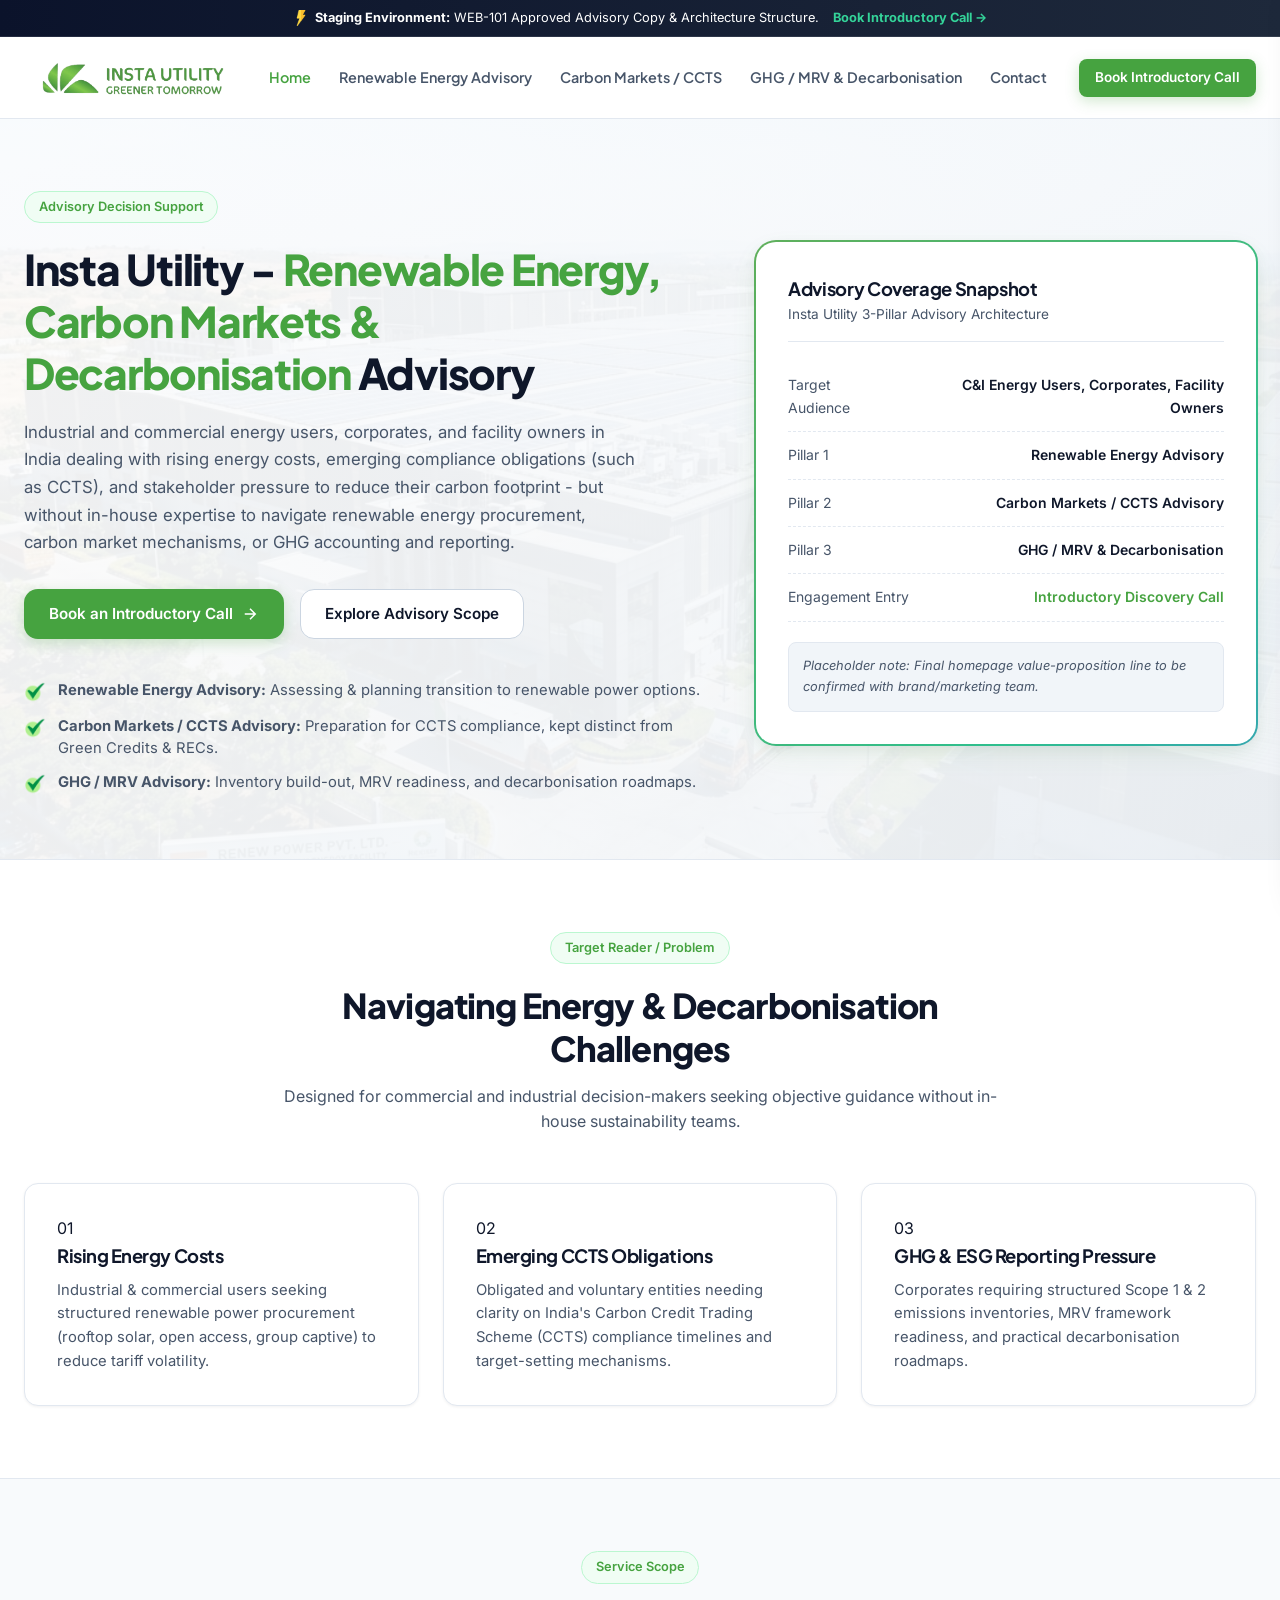
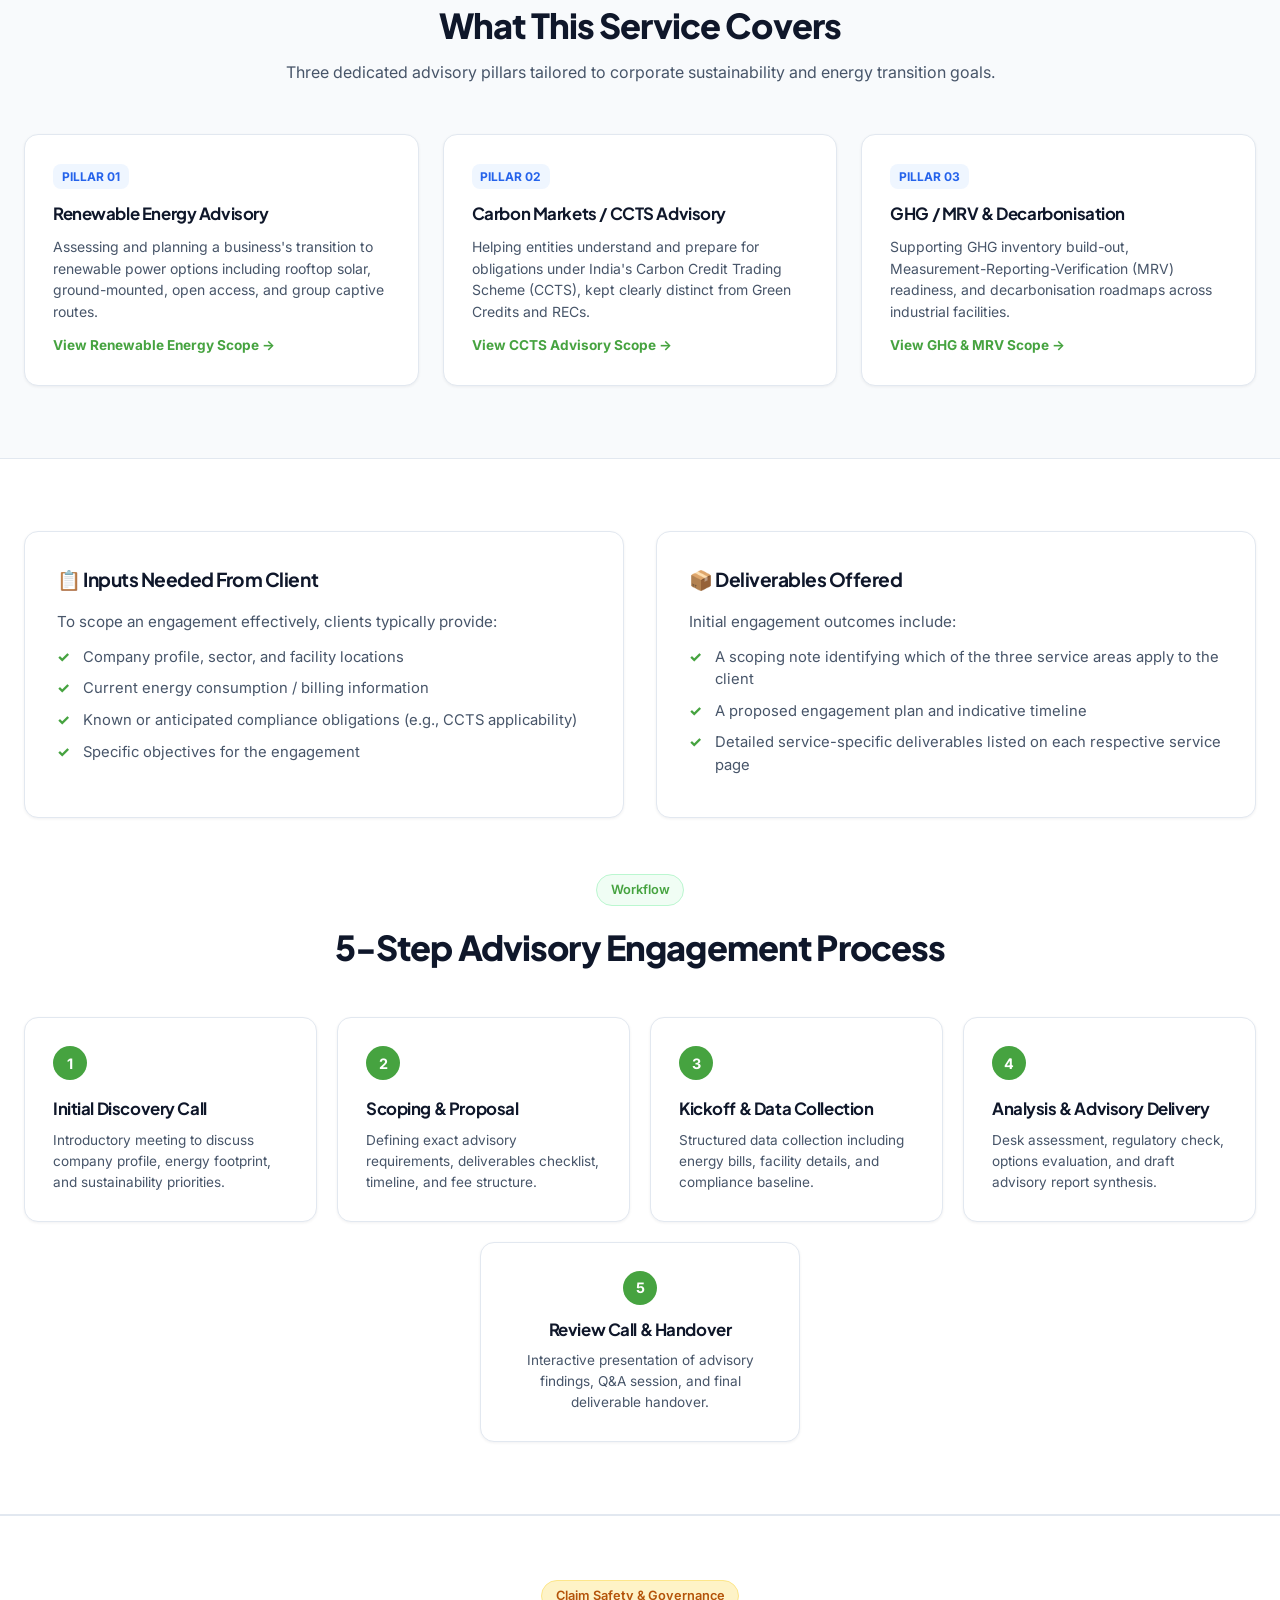
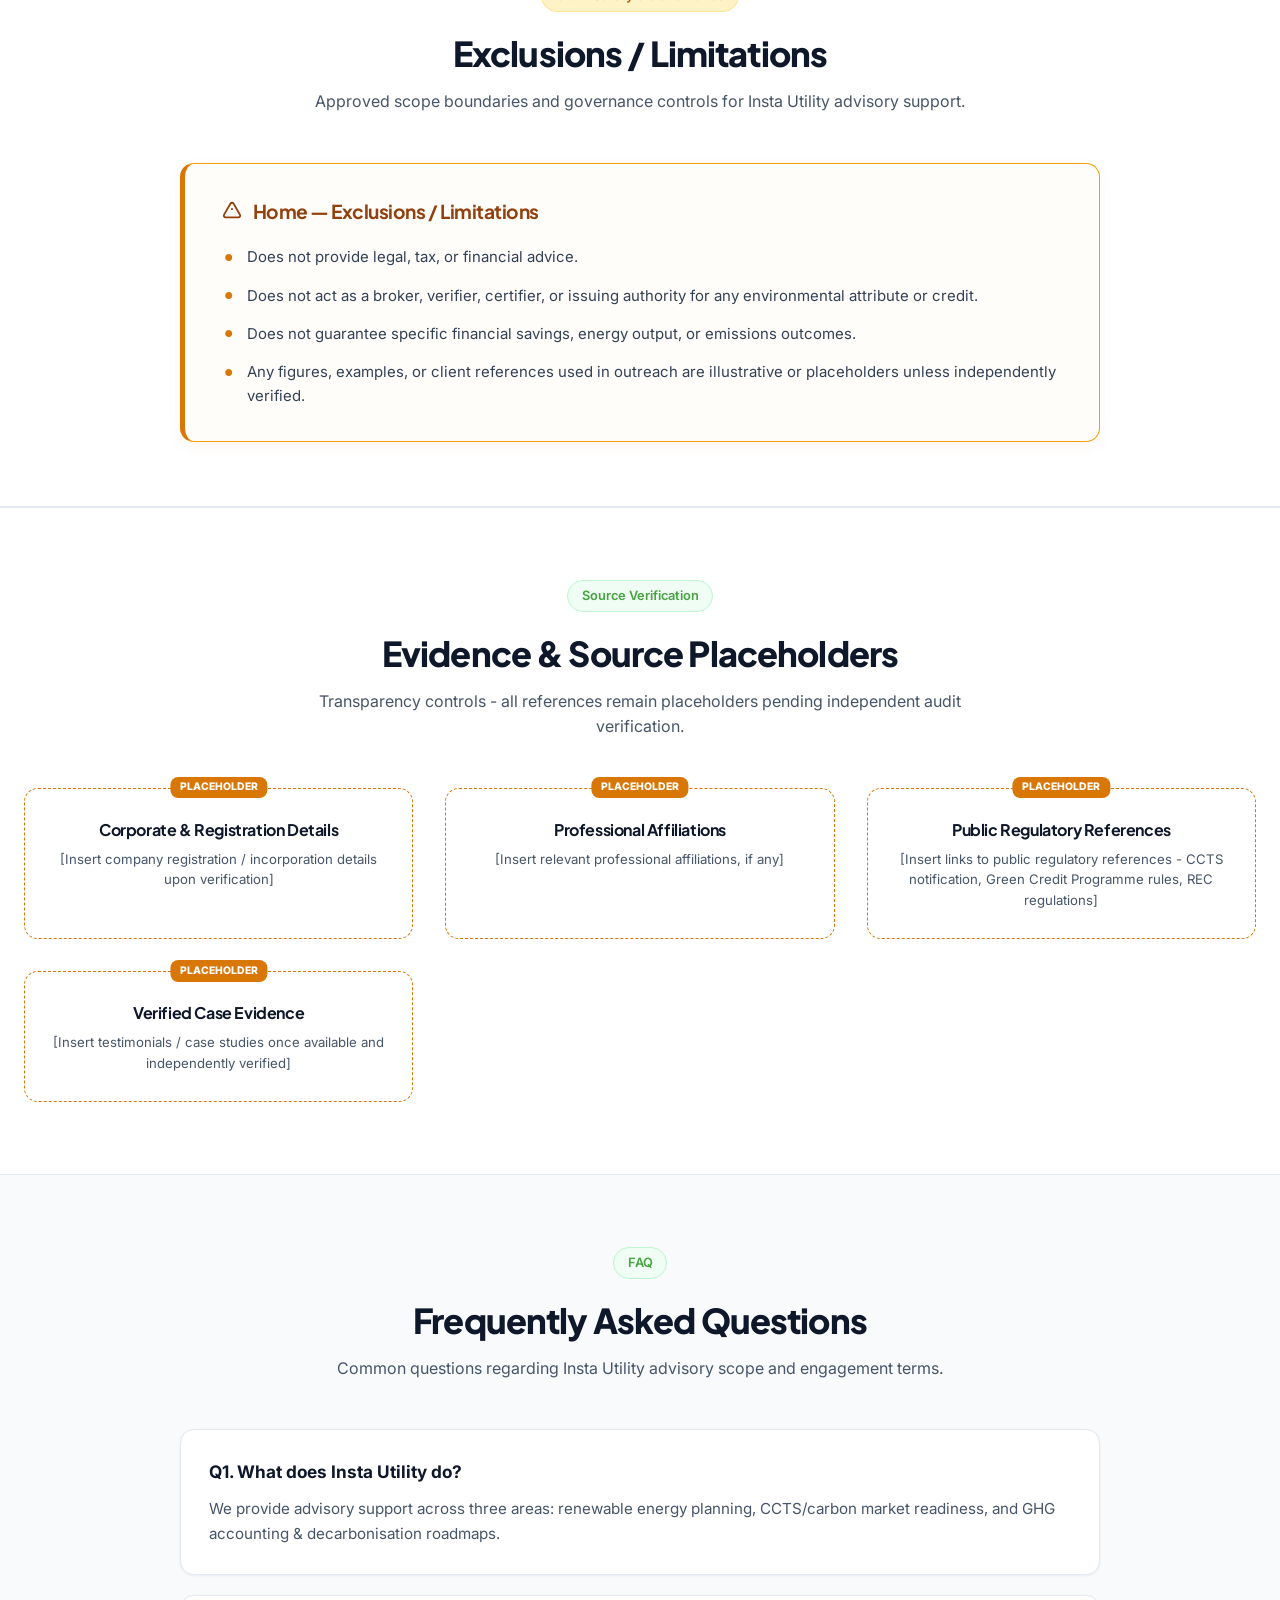
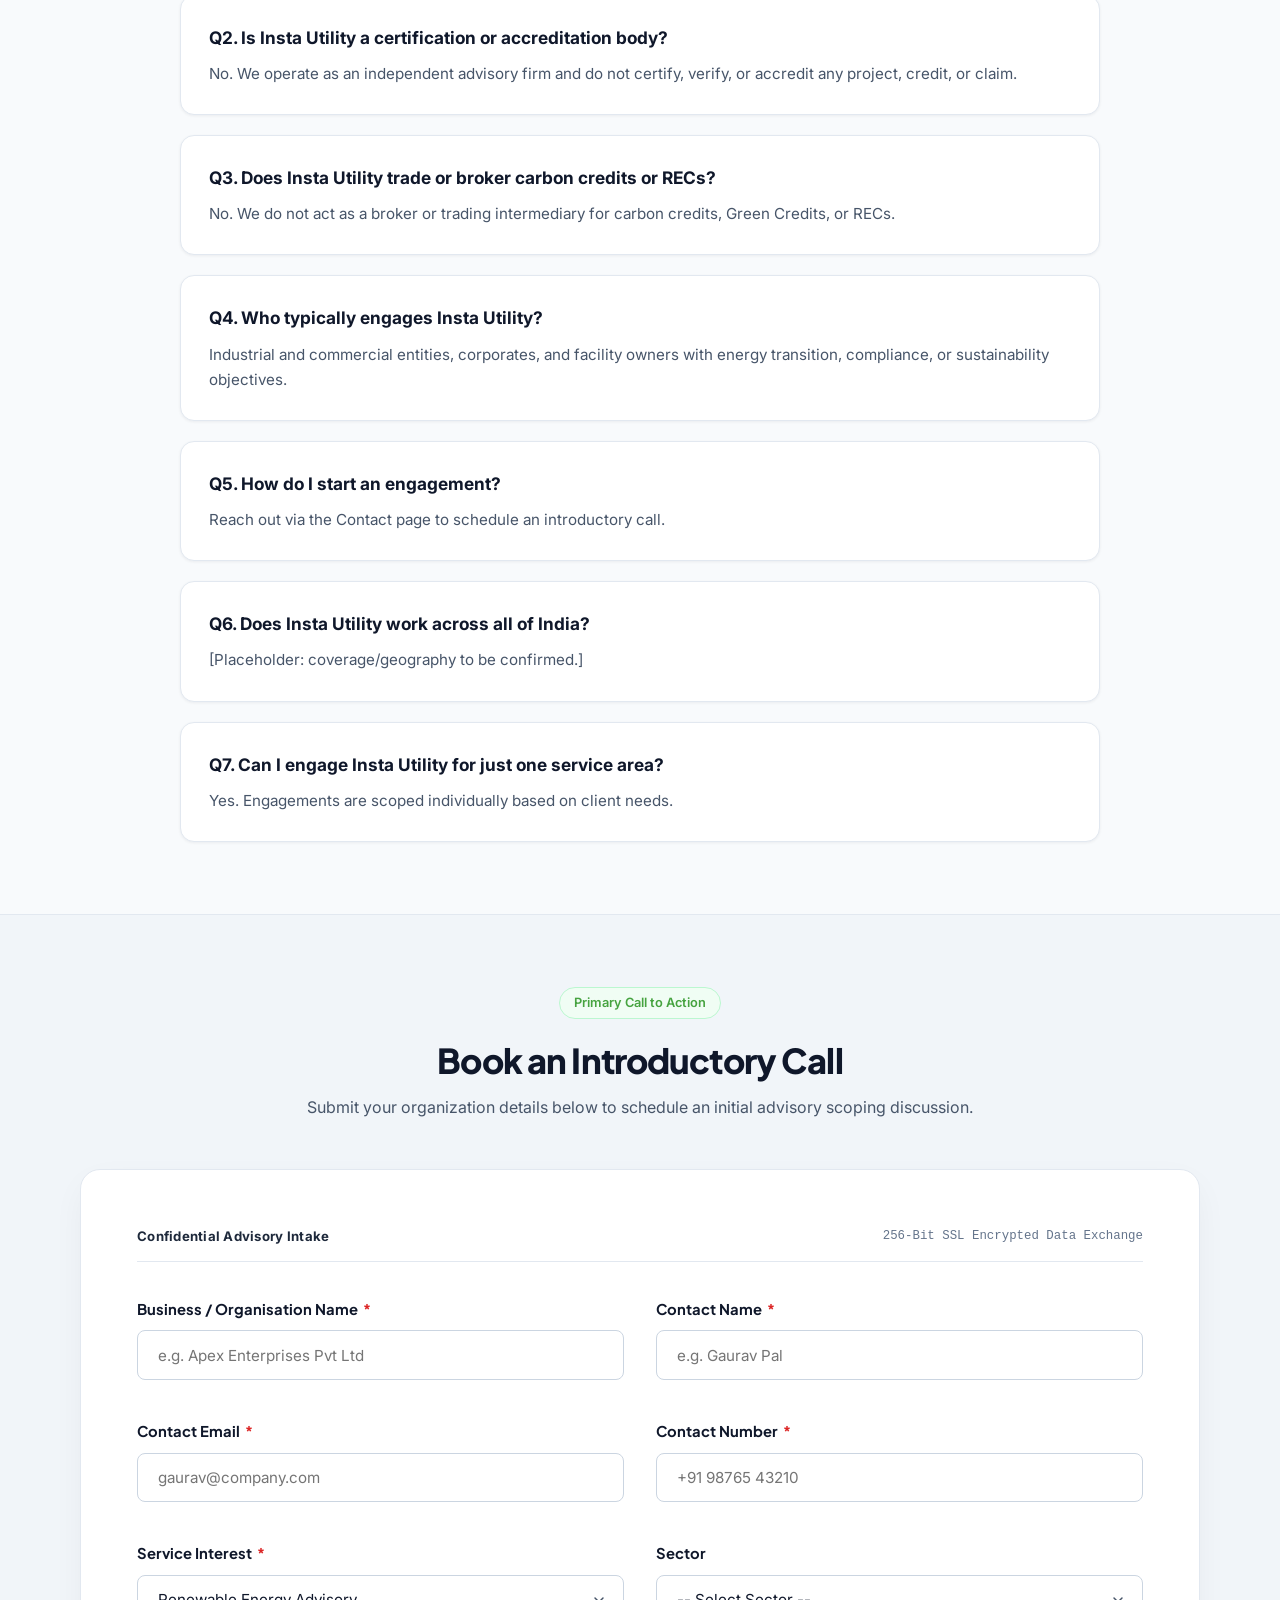
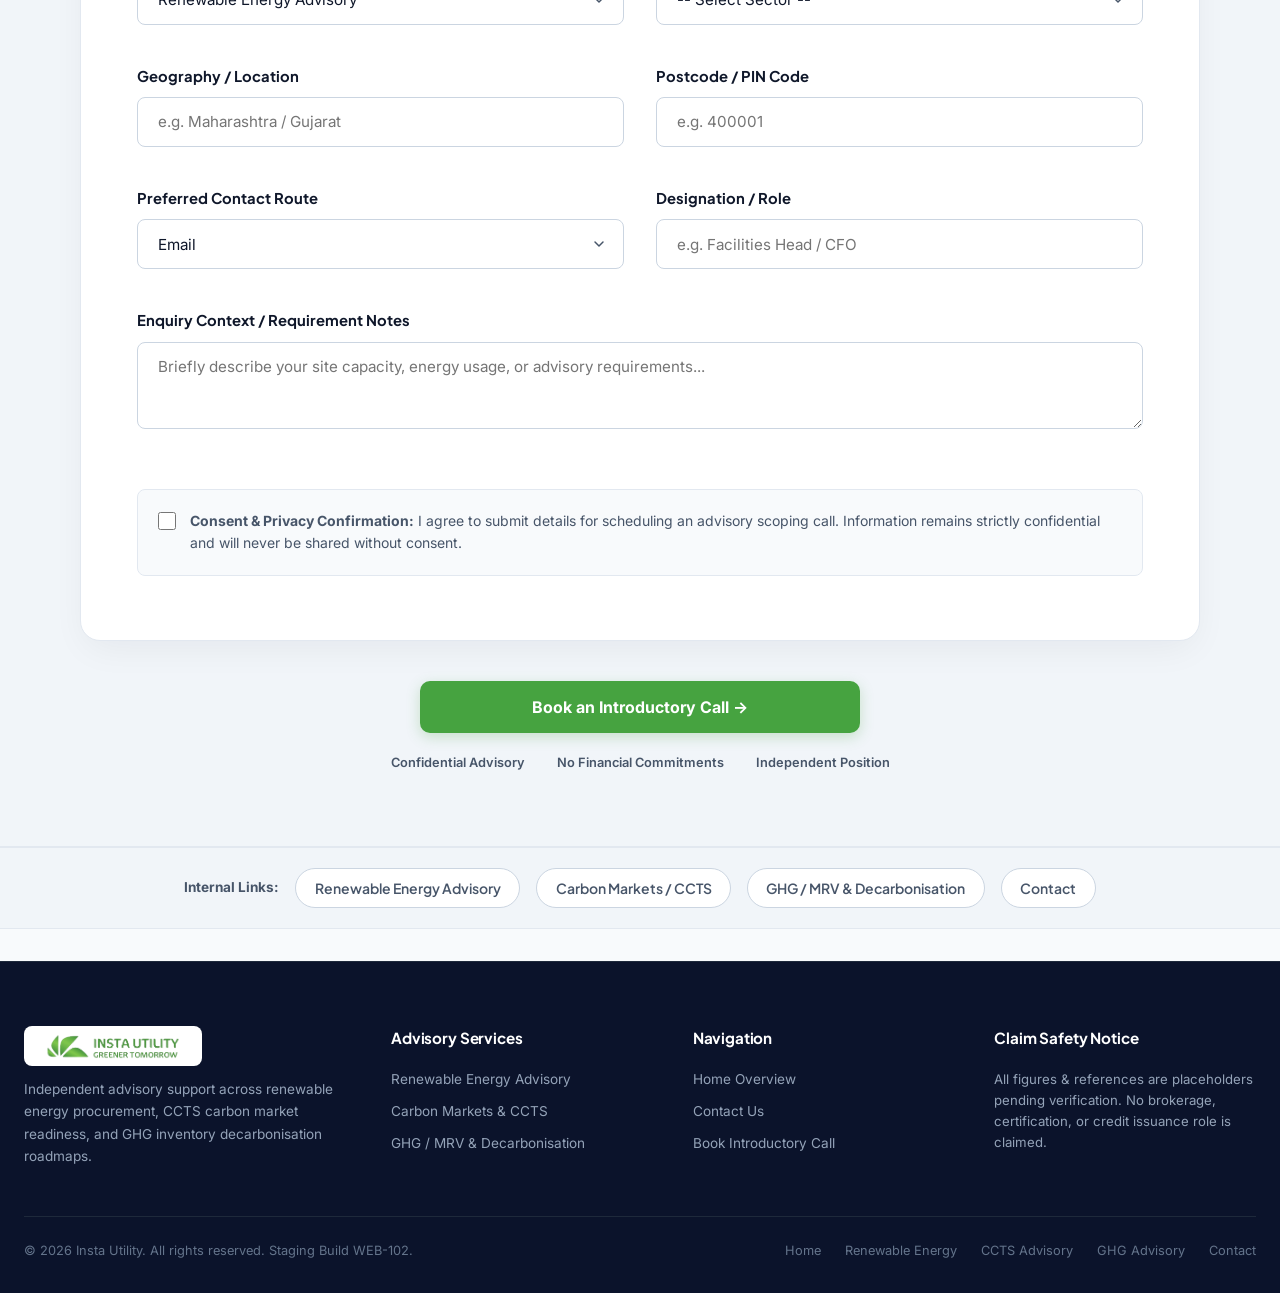
==== commit dd4b531e: "fix(assets): replace remote logo URL with local assets/insta-utility-logo.png across all pages" ====
--- a/index.html
+++ b/index.html
@@ -26,8 +26,27 @@
   <meta charset="UTF-8">
   <meta name="viewport" content="width=device-width, initial-scale=1.0">
   <meta name="robots" content="noindex, nofollow">
-  <meta name="description" content="Advisory support for renewable energy options, Indian carbon markets (CCTS)">
+  <meta name="description"
+    content="Advisory support for renewable energy options, Indian carbon markets (CCTS), and GHG decarbonisation roadmaps.">
   <title>Insta Utility - Renewable Energy, Carbon Markets & Decarbonisation Advisory</title>
+
+  <!-- Canonical Link -->
+  <link rel="canonical" href="https://www.instautility.com/">
+
+  <!-- Open Graph & Social Meta Tags -->
+  <meta property="og:type" content="website">
+  <meta property="og:title" content="Insta Utility - Renewable Energy & Decarbonisation Advisory">
+  <meta property="og:description"
+    content="Independent advisory support for commercial renewable energy procurement, CCTS carbon market readiness, and GHG decarbonisation.">
+  <meta property="og:url" content="https://www.instautility.com/">
+  <meta property="og:site_name" content="Insta Utility">
+  <meta property="og:image" content="assets/insta-utility-logo.png">
+
+  <!-- Twitter Card Tags -->
+  <meta name="twitter:card" content="summary_large_image">
+  <meta name="twitter:title" content="Insta Utility Advisory">
+  <meta name="twitter:description"
+    content="Independent advisory support for renewable energy options, CCTS, and decarbonisation roadmaps.">
 
   <!-- Favicon -->
   <link rel="icon" type="image/png" sizes="32x32" href="assets/favicon.png">
@@ -41,7 +60,25 @@
     href="https://fonts.googleapis.com/css2?family=Inter:wght@400;500;600;700&family=Plus+Jakarta+Sans:wght@500;600;700;800&display=swap"
     rel="stylesheet">
   <link rel="stylesheet" href="styles.css">
+
+  <!-- JSON-LD Structured Data Schema (SEO-003 Technical SEO Compliance) -->
+  <script type="application/ld+json">
+  {
+    "@context": "https://schema.org",
+    "@type": "Organization",
+    "name": "Insta Utility",
+    "url": "https://www.instautility.com/",
+    "logo": "assets/insta-utility-logo.png",
+    "description": "Independent advisory support across renewable energy procurement, CCTS carbon market readiness, and GHG inventory decarbonisation roadmaps.",
+    "contactPoint": {
+      "@type": "ContactPoint",
+      "contactType": "customer service",
+      "availableLanguage": "English"
+    }
+  }
+  </script>
 </head>
+
 
 <body>
   <!-- Google Tag Manager (noscript) -->
@@ -62,7 +99,7 @@
   <header>
     <div class="container header-content">
       <a href="index.html" class="brand-logo">
-        <img src="https://www.instautility.com/assets/img/logo/insta-utility-logo.png"
+        <img src="assets/insta-utility-logo.png"
           alt="Insta Utility - Greener Tomorrow" class="header-logo-img">
       </a>
       <button class="mobile-menu-toggle" id="mobileMenuBtn" aria-label="Open Mobile Menu" onclick="openMobileDrawer()">
@@ -90,7 +127,7 @@
   <div class="mobile-drawer-panel" id="mobileDrawerPanel">
     <div class="mobile-drawer-header">
       <a href="index.html" class="brand-logo" onclick="closeMobileDrawer()">
-        <img src="https://www.instautility.com/assets/img/logo/insta-utility-logo.png" alt="Insta Utility Logo"
+        <img src="assets/insta-utility-logo.png" alt="Insta Utility Logo"
           class="header-logo-img">
       </a>
       <button class="mobile-drawer-close" aria-label="Close Menu" onclick="closeMobileDrawer()">✕</button>
@@ -353,23 +390,28 @@
   <section class="limitations-section">
     <div class="container">
       <div class="section-header">
-        <span class="pill-badge" style="background:#fef3c7; color:#b45309; border-color:#fde68a;">Claim Safety &amp; Governance</span>
+        <span class="pill-badge" style="background:#fef3c7; color:#b45309; border-color:#fde68a;">Claim Safety &amp;
+          Governance</span>
         <h2 class="section-title">Exclusions / Limitations</h2>
-        <p class="section-subtitle">Approved scope boundaries and governance controls for Insta Utility advisory support.</p>
+        <p class="section-subtitle">Approved scope boundaries and governance controls for Insta Utility advisory
+          support.</p>
       </div>
 
       <div class="limitations-card">
         <h3>
           <svg width="22" height="22" viewBox="0 0 24 24" fill="none" stroke="currentColor" stroke-width="2">
-            <path d="M12 9v2m0 4h.01m-6.938 4h13.856c1.54 0 2.502-1.667 1.732-3L13.732 4c-.77-1.333-2.694-1.333-3.464 0L3.34 16c-.77 1.333.192 3 1.732 3z"/>
+            <path
+              d="M12 9v2m0 4h.01m-6.938 4h13.856c1.54 0 2.502-1.667 1.732-3L13.732 4c-.77-1.333-2.694-1.333-3.464 0L3.34 16c-.77 1.333.192 3 1.732 3z" />
           </svg>
           Home — Exclusions / Limitations
         </h3>
         <ul class="limitations-list">
           <li>Does not provide legal, tax, or financial advice.</li>
-          <li>Does not act as a broker, verifier, certifier, or issuing authority for any environmental attribute or credit.</li>
+          <li>Does not act as a broker, verifier, certifier, or issuing authority for any environmental attribute or
+            credit.</li>
           <li>Does not guarantee specific financial savings, energy output, or emissions outcomes.</li>
-          <li>Any figures, examples, or client references used in outreach are illustrative or placeholders unless independently verified.</li>
+          <li>Any figures, examples, or client references used in outreach are illustrative or placeholders unless
+            independently verified.</li>
         </ul>
       </div>
     </div>
@@ -698,7 +740,7 @@
       <div class="footer-grid">
         <div class="footer-col brand-col">
           <a href="index.html" class="brand-logo">
-            <img src="https://www.instautility.com/assets/img/logo/insta-utility-logo.png" alt="Insta Utility Logo"
+            <img src="assets/insta-utility-logo.png" alt="Insta Utility Logo"
               class="footer-logo-img">
           </a>
           <p class="footer-bio">
--- a/styles.css
+++ b/styles.css
@@ -3100,4 +3100,84 @@
   font-weight: 800;
   font-size: 1.4rem;
   line-height: 1;
+}
+
+/* ==========================================================================
+   WEB-108 CRM TRANSPORT OUTCOME BANNERS & STAGING MODES
+   ========================================================================== */
+.crm-outcome-alert {
+  border-radius: var(--radius-md);
+  padding: 1.25rem 1.5rem;
+  margin-bottom: 1.5rem;
+  font-size: 0.9rem;
+  border: 1px solid var(--border-medium);
+  box-shadow: 0 4px 14px rgba(15, 23, 42, 0.05);
+}
+
+.crm-outcome-alert.shadow-only {
+  background: #f0f9ff;
+  border-color: #0284c7;
+  border-left: 5px solid #0284c7;
+  color: #0c4a6e;
+}
+
+.crm-outcome-alert.success {
+  background: #f0fdf4;
+  border-color: #16a34a;
+  border-left: 5px solid #16a34a;
+  color: #14532d;
+}
+
+.crm-outcome-alert.duplicate {
+  background: #fffbe6;
+  border-color: #d97706;
+  border-left: 5px solid #d97706;
+  color: #78350f;
+}
+
+.crm-outcome-alert.fail-closed,
+.crm-outcome-alert.error {
+  background: #fef2f2;
+  border-color: #dc2626;
+  border-left: 5px solid #dc2626;
+  color: #7f1d1d;
+}
+
+.crm-outcome-alert-top {
+  display: flex;
+  align-items: center;
+  justify-content: space-between;
+  margin-bottom: 0.5rem;
+  gap: 0.75rem;
+  flex-wrap: wrap;
+}
+
+.crm-outcome-title {
+  font-weight: 700;
+  font-size: 1.05rem;
+}
+
+.crm-outcome-badge {
+  font-size: 0.75rem;
+  font-weight: 700;
+  padding: 0.2rem 0.6rem;
+  border-radius: var(--radius-sm);
+  background: rgba(15, 23, 42, 0.08);
+  font-family: monospace;
+  letter-spacing: 0.03em;
+}
+
+.crm-outcome-desc {
+  margin-bottom: 0.75rem;
+  line-height: 1.55;
+}
+
+.crm-outcome-meta {
+  display: flex;
+  gap: 1.25rem;
+  font-size: 0.825rem;
+  opacity: 0.9;
+  flex-wrap: wrap;
+  padding-top: 0.5rem;
+  border-top: 1px dashed rgba(0, 0, 0, 0.12);
 }
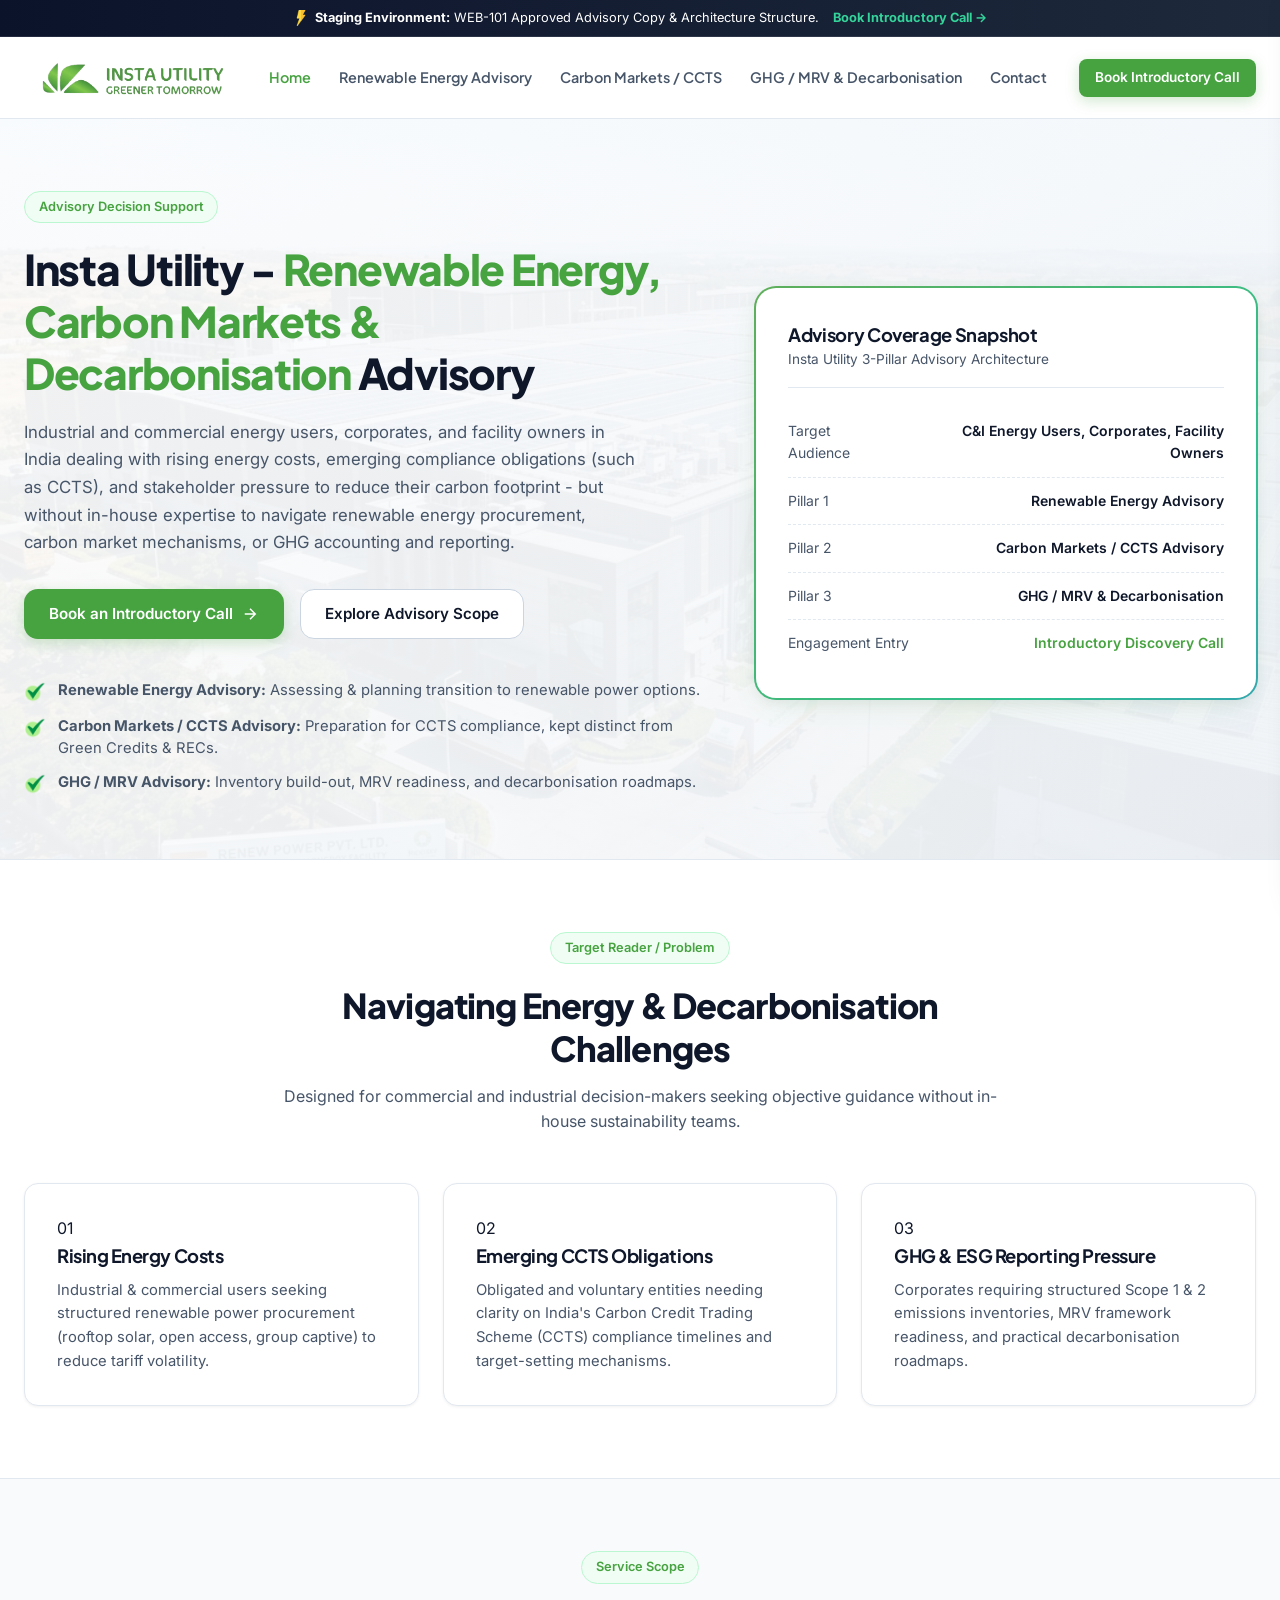
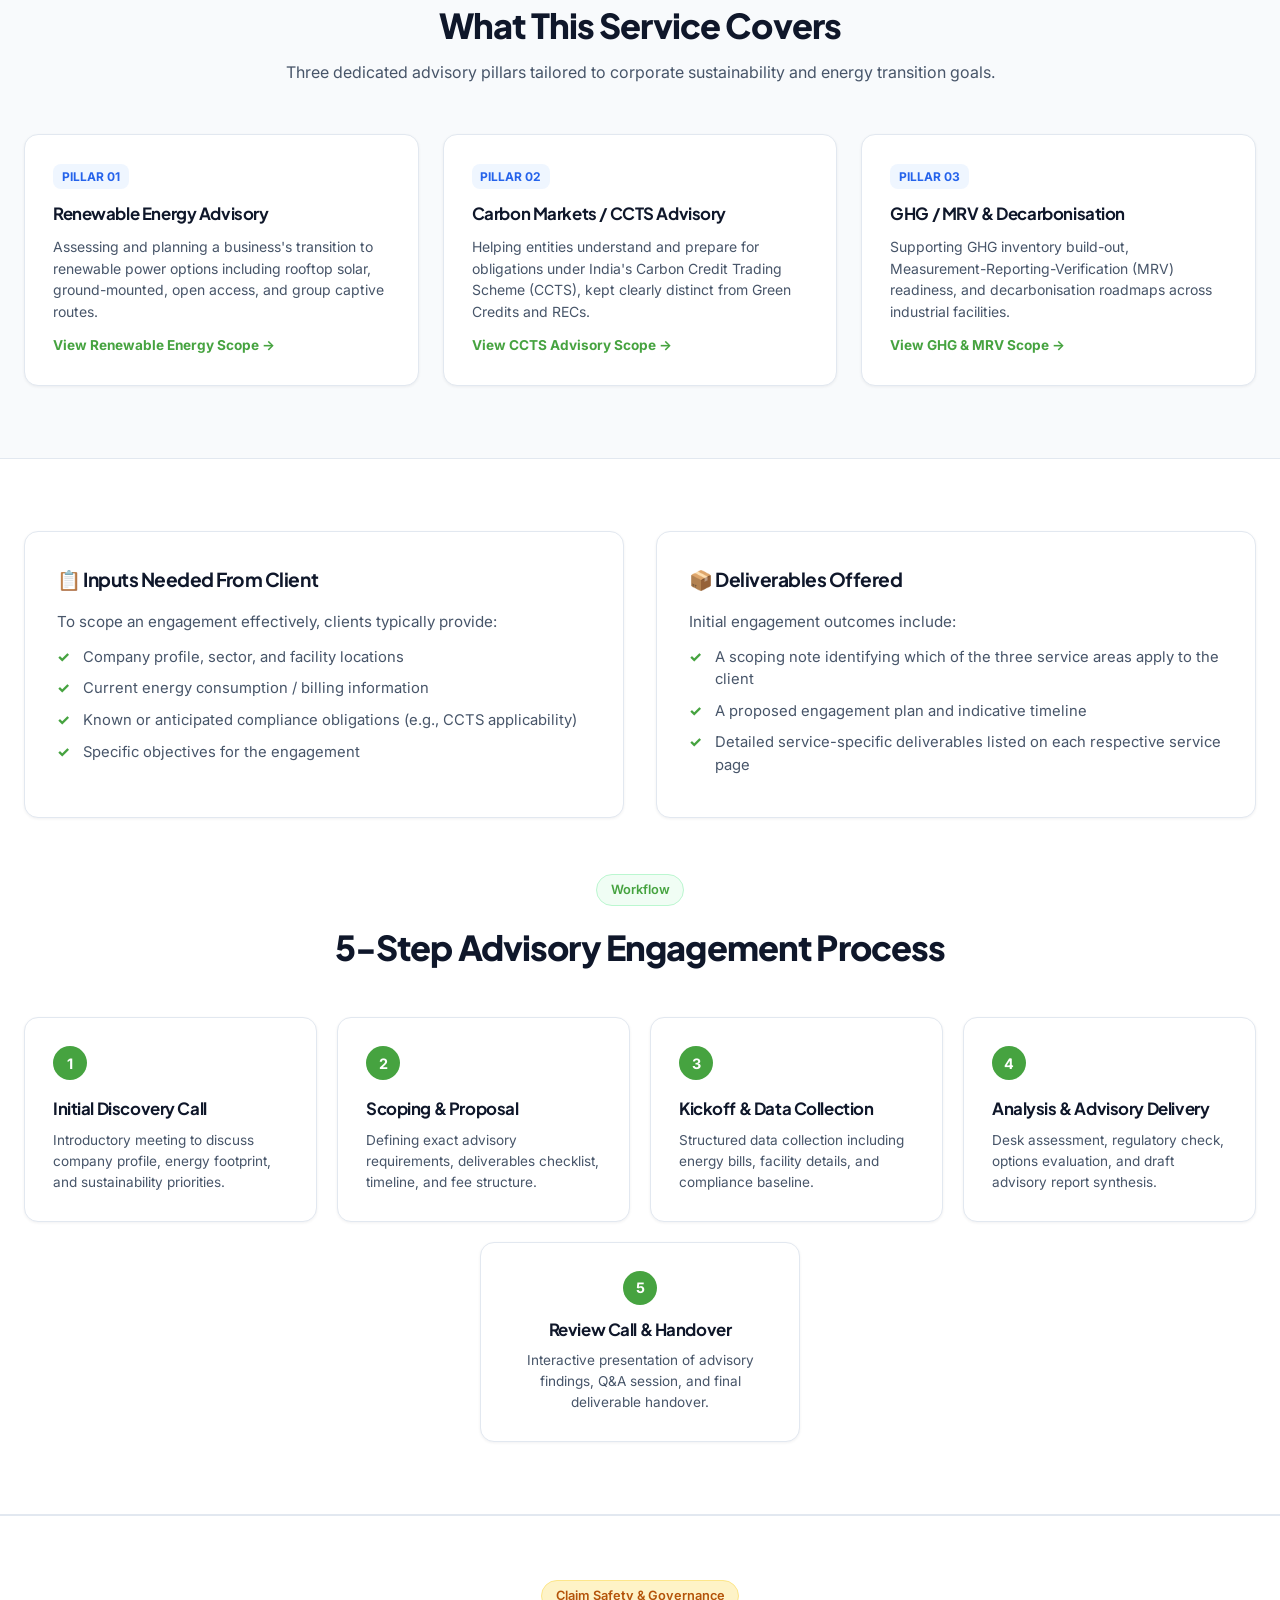
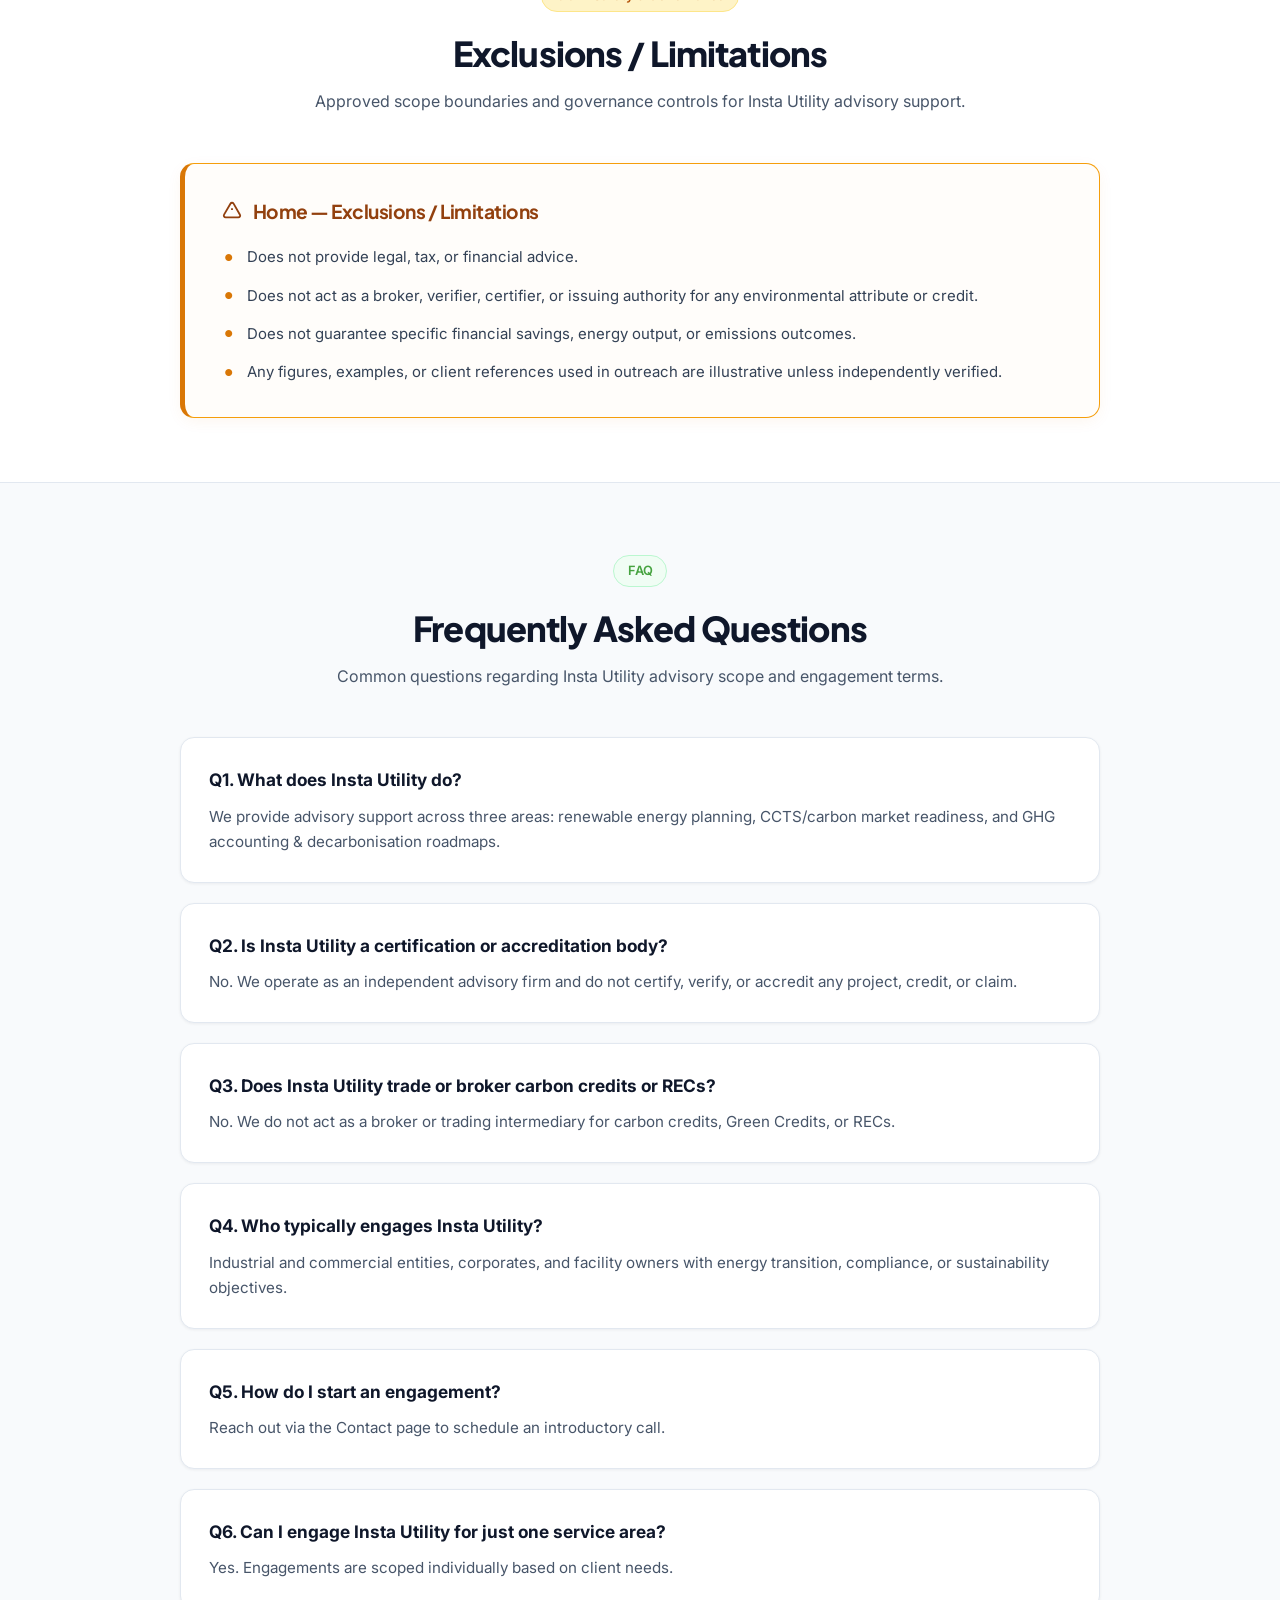
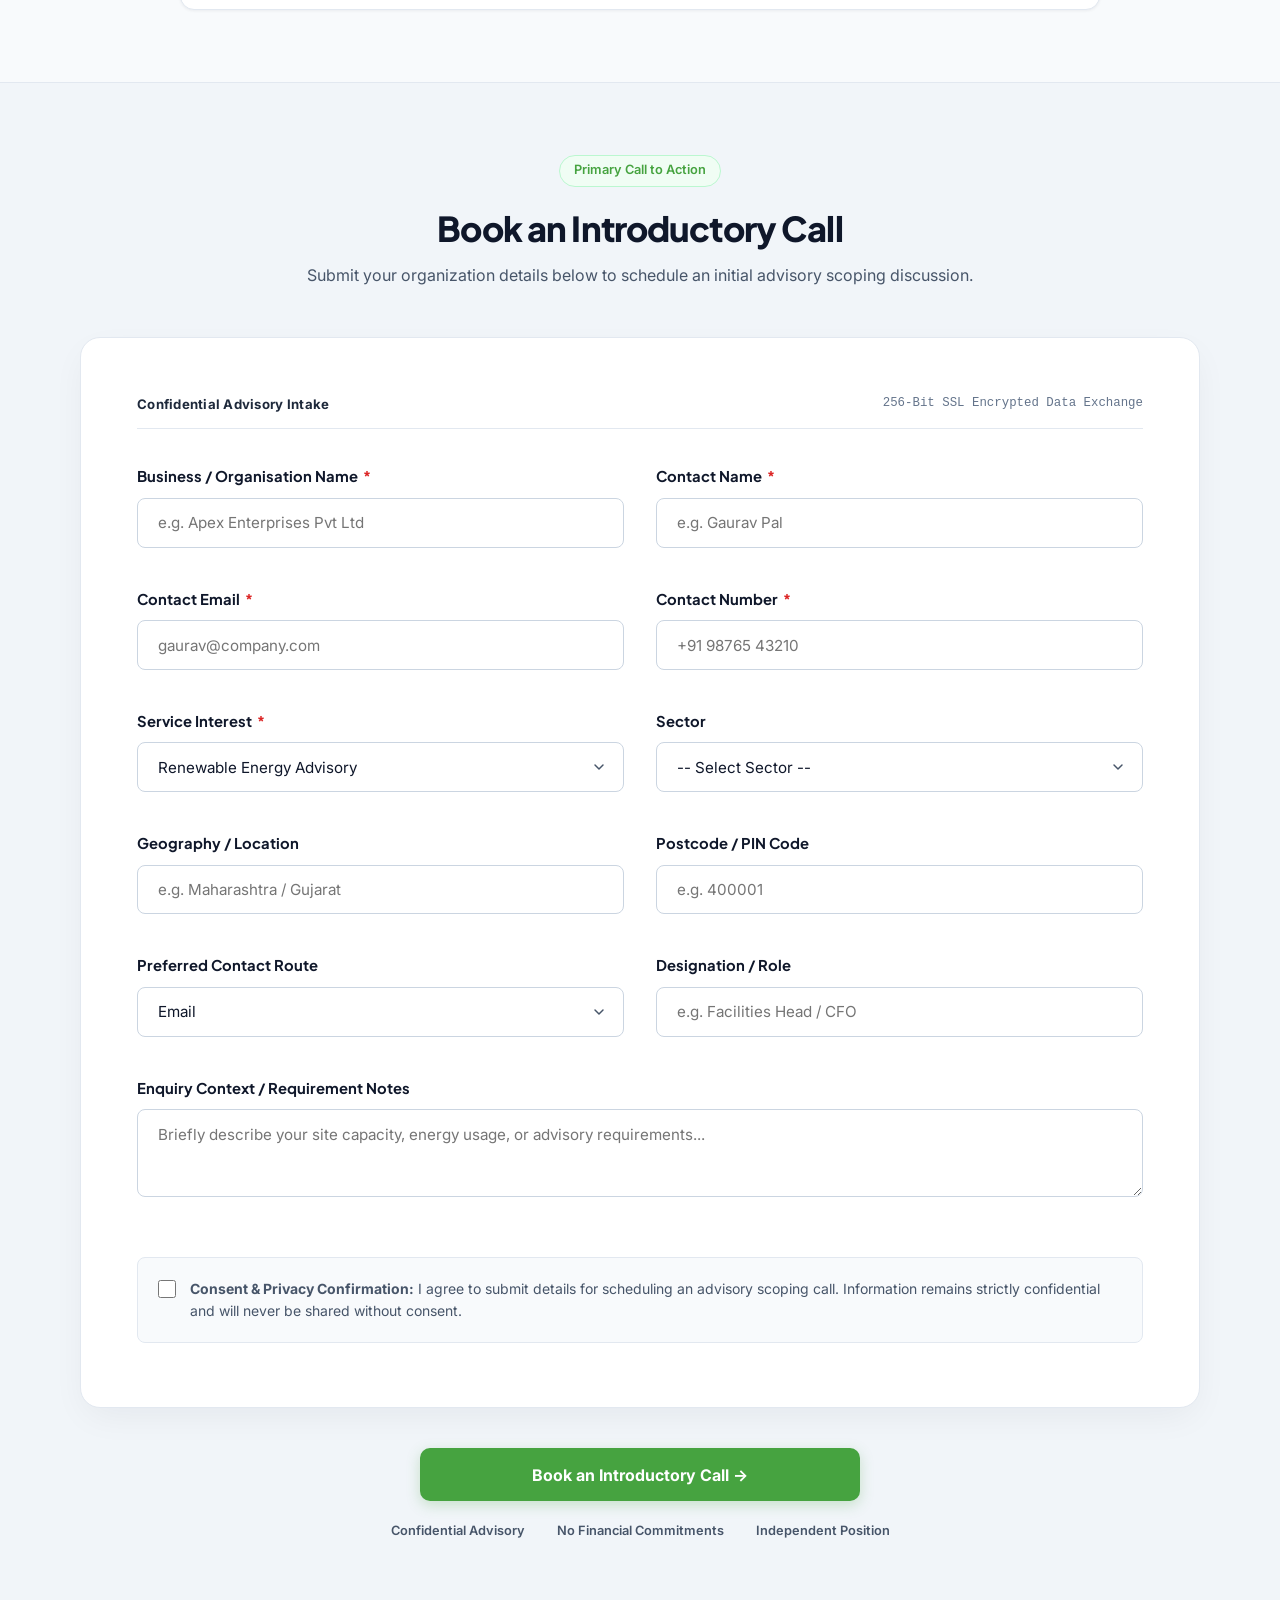
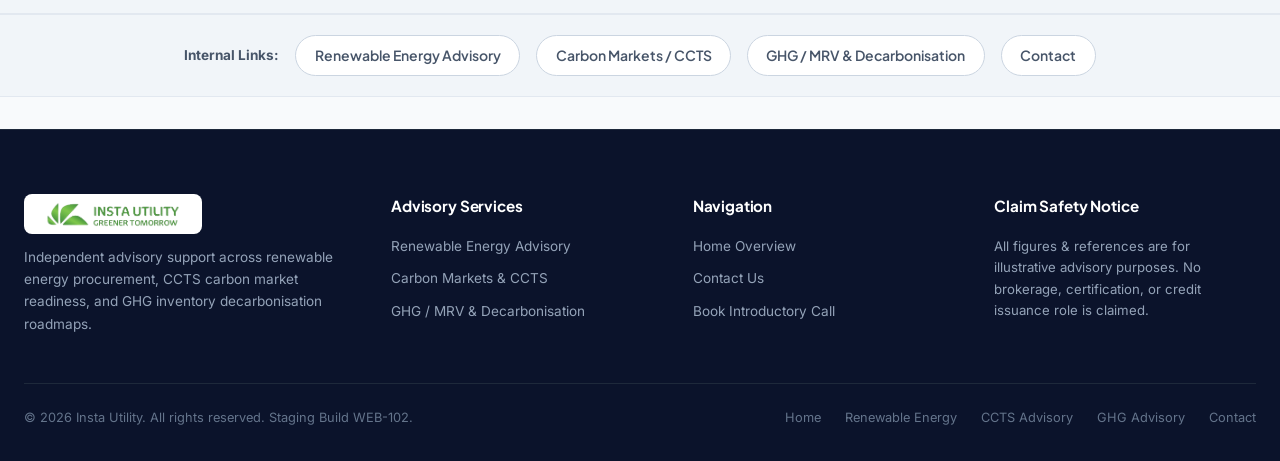
==== commit f9612a4e: "feat(WEB-115): build placeholder-free launch candidate across 5 launch pages" ====
--- a/index.html
+++ b/index.html
@@ -229,10 +229,7 @@
           <span class="calc-val" style="color:var(--primary-emerald);">Introductory Discovery Call</span>
         </div>
 
-        <div
-          style="margin-top:1.25rem; padding:0.85rem; background:var(--bg-surface-subtle); border-radius:var(--radius-sm); border:1px solid var(--border-subtle); font-size:0.8rem; color:var(--text-muted);">
-          <em>Placeholder note: Final homepage value-proposition line to be confirmed with brand/marketing team.</em>
-        </div>
+
       </div>
     </div>
   </section>
@@ -410,49 +407,9 @@
           <li>Does not act as a broker, verifier, certifier, or issuing authority for any environmental attribute or
             credit.</li>
           <li>Does not guarantee specific financial savings, energy output, or emissions outcomes.</li>
-          <li>Any figures, examples, or client references used in outreach are illustrative or placeholders unless
+          <li>Any figures, examples, or client references used in outreach are illustrative unless
             independently verified.</li>
         </ul>
-      </div>
-    </div>
-  </section>
-
-  <!-- EVIDENCE / SOURCE PLACEHOLDERS -->
-  <section
-    style="background:var(--bg-surface); border-top:1px solid var(--border-subtle); border-bottom:1px solid var(--border-subtle);">
-    <div class="container">
-      <div class="section-header">
-        <span class="pill-badge">Source Verification</span>
-        <h2 class="section-title">Evidence &amp; Source Placeholders</h2>
-        <p class="section-subtitle">Transparency controls - all references remain placeholders pending independent audit
-          verification.</p>
-      </div>
-
-      <div class="info-grid-2">
-        <div class="trust-placeholder-box">
-          <span class="trust-tag">PLACEHOLDER</span>
-          <h5>Corporate &amp; Registration Details</h5>
-          <p>[Insert company registration / incorporation details upon verification]</p>
-        </div>
-
-        <div class="trust-placeholder-box">
-          <span class="trust-tag">PLACEHOLDER</span>
-          <h5>Professional Affiliations</h5>
-          <p>[Insert relevant professional affiliations, if any]</p>
-        </div>
-
-        <div class="trust-placeholder-box">
-          <span class="trust-tag">PLACEHOLDER</span>
-          <h5>Public Regulatory References</h5>
-          <p>[Insert links to public regulatory references - CCTS notification, Green Credit Programme rules, REC
-            regulations]</p>
-        </div>
-
-        <div class="trust-placeholder-box">
-          <span class="trust-tag">PLACEHOLDER</span>
-          <h5>Verified Case Evidence</h5>
-          <p>[Insert testimonials / case studies once available and independently verified]</p>
-        </div>
       </div>
     </div>
   </section>
@@ -497,12 +454,7 @@
         </div>
 
         <div class="faq-item">
-          <div class="faq-question">Q6. Does Insta Utility work across all of India?</div>
-          <div class="faq-answer">[Placeholder: coverage/geography to be confirmed.]</div>
-        </div>
-
-        <div class="faq-item">
-          <div class="faq-question">Q7. Can I engage Insta Utility for just one service area?</div>
+          <div class="faq-question">Q6. Can I engage Insta Utility for just one service area?</div>
           <div class="faq-answer">Yes. Engagements are scoped individually based on client needs.</div>
         </div>
       </div>
@@ -770,7 +722,7 @@
         <div class="footer-col">
           <div class="footer-heading">Claim Safety Notice</div>
           <p class="footer-cta-desc">
-            All figures &amp; references are placeholders pending verification. No brokerage, certification, or credit
+            All figures &amp; references are for illustrative advisory purposes. No brokerage, certification, or credit
             issuance role is claimed.
           </p>
         </div>
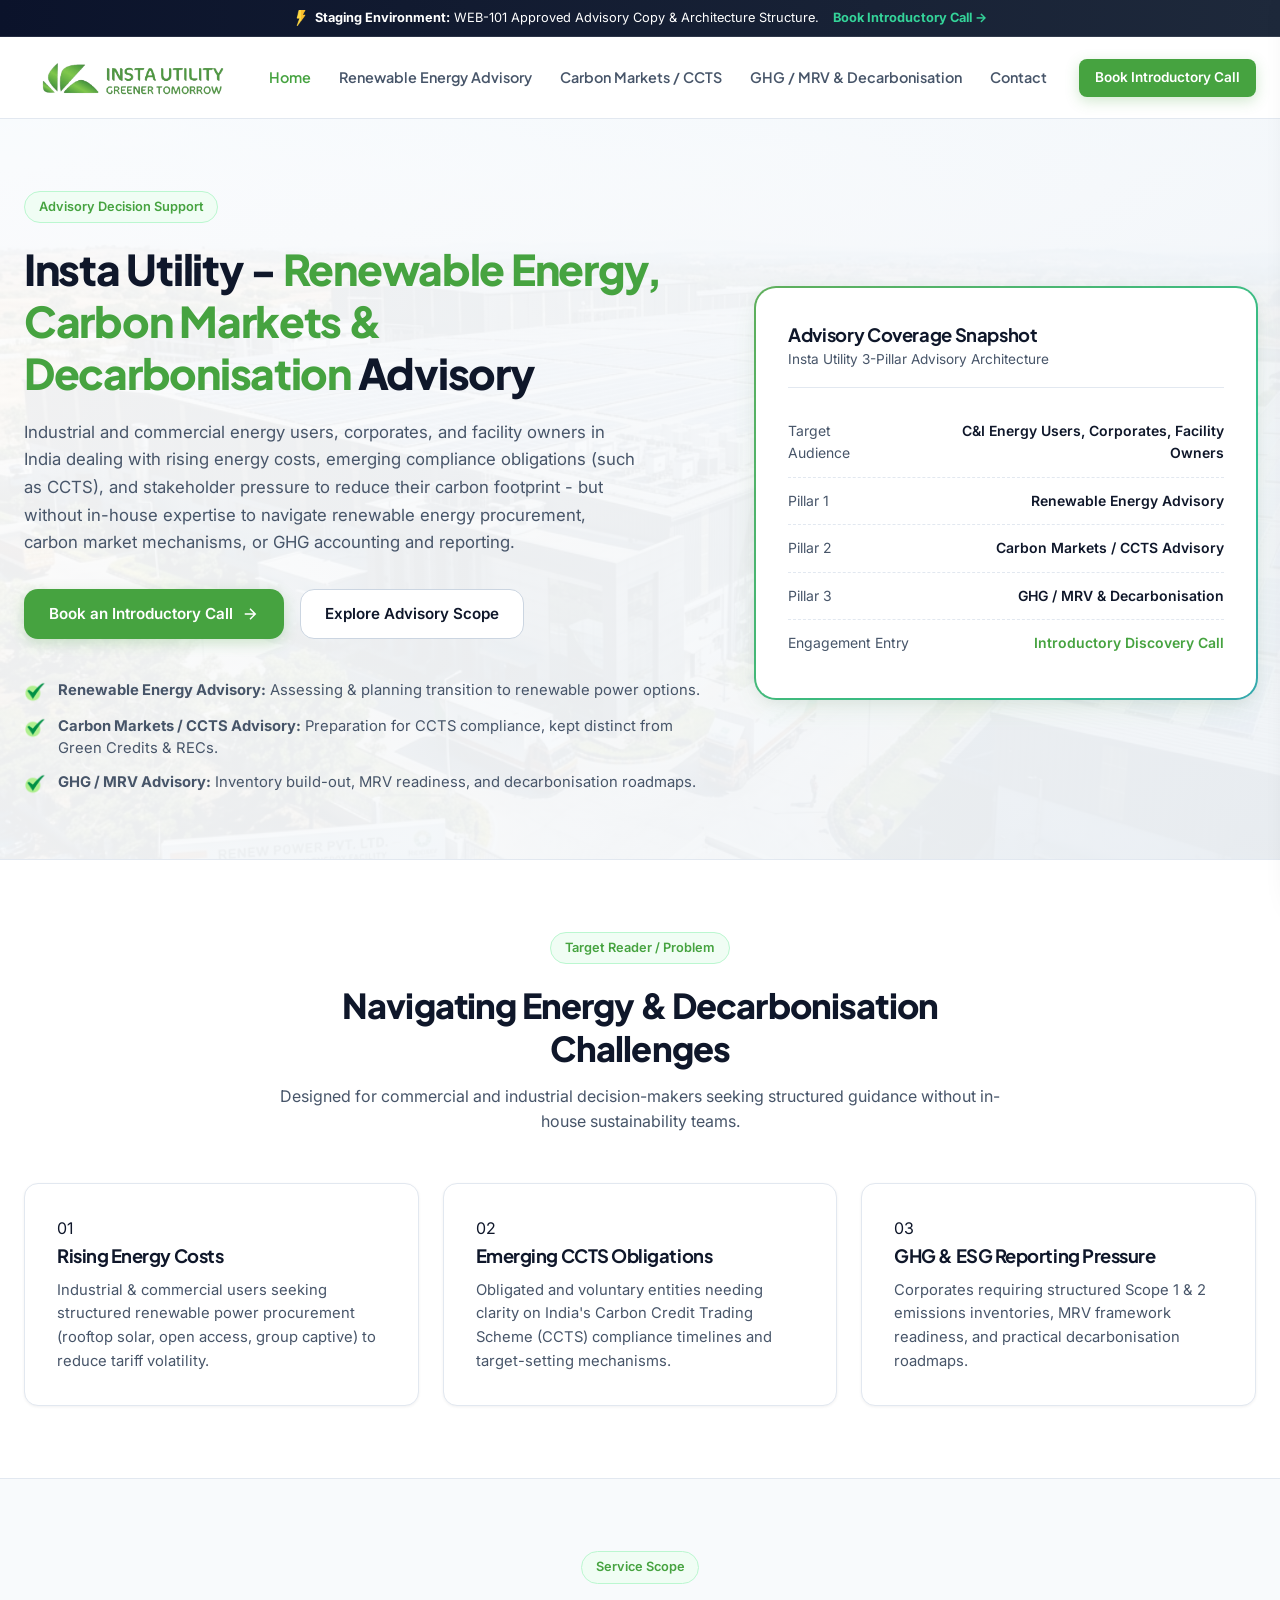
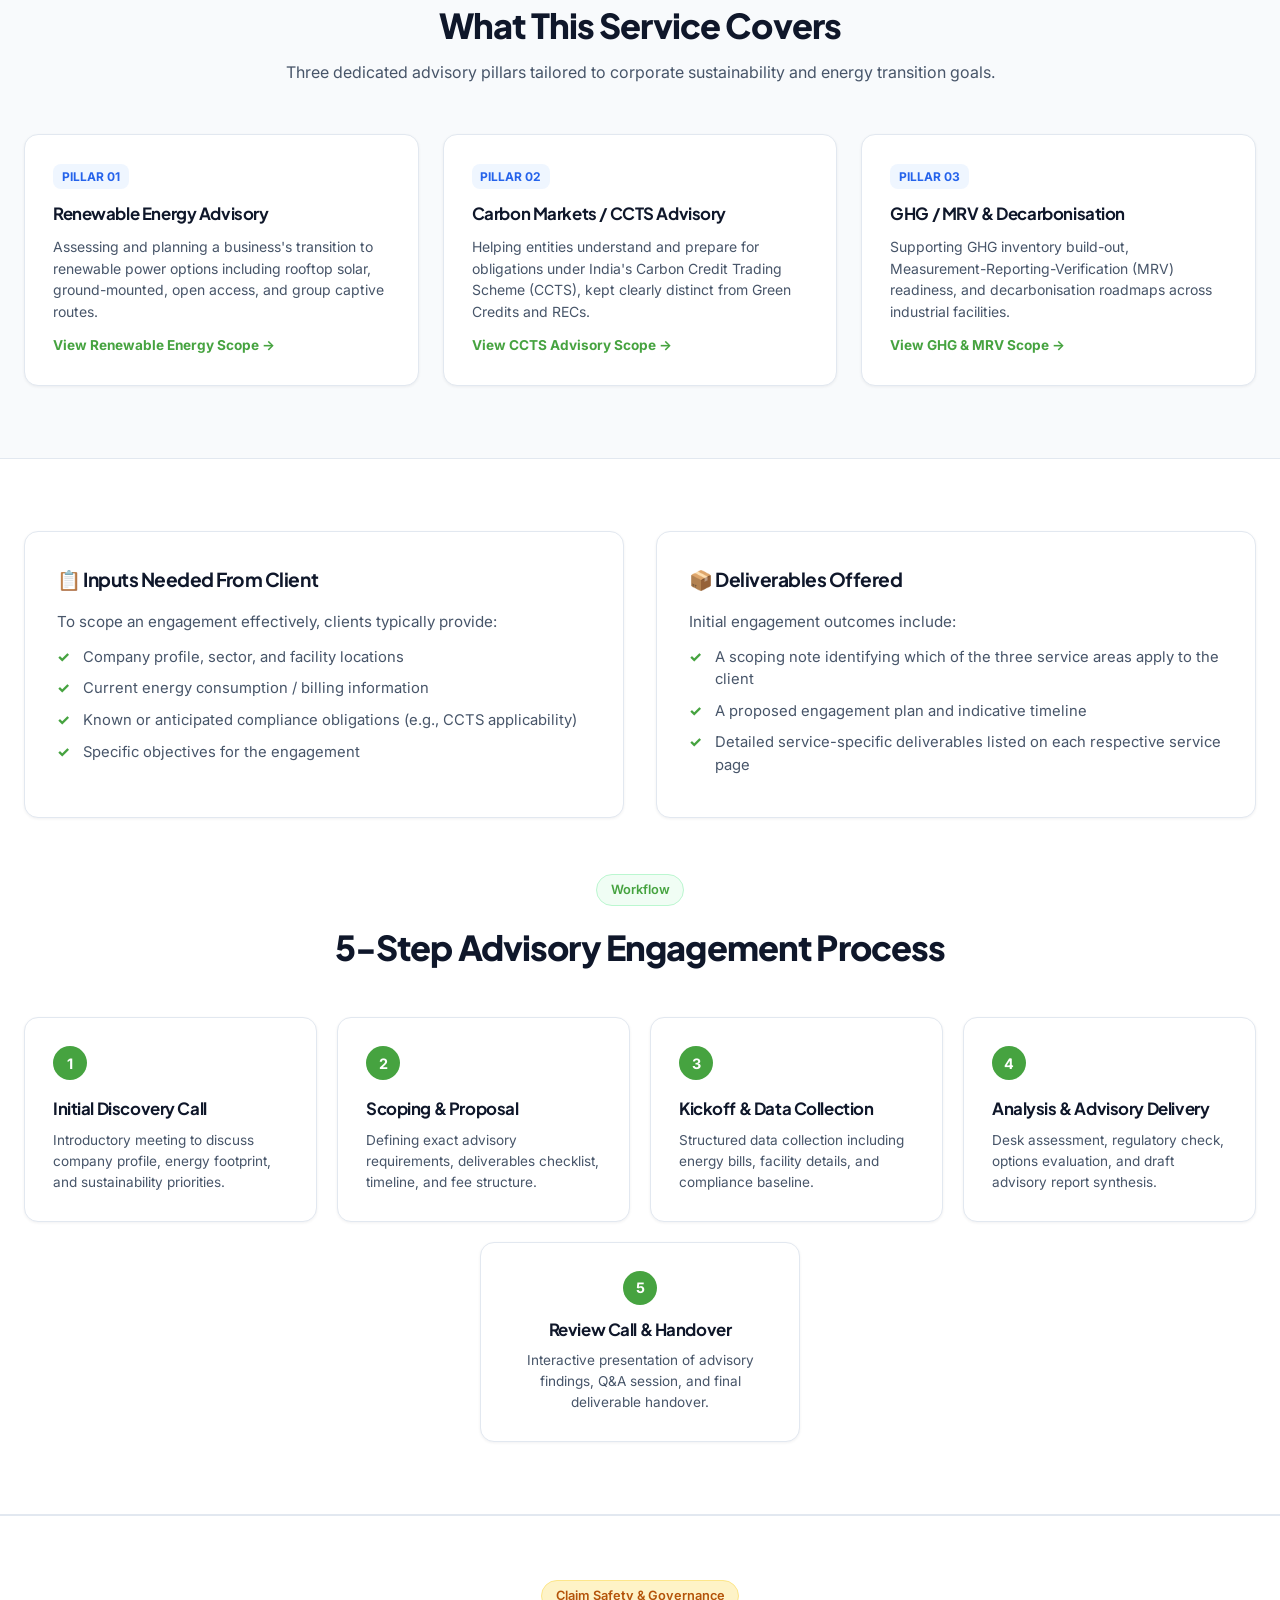
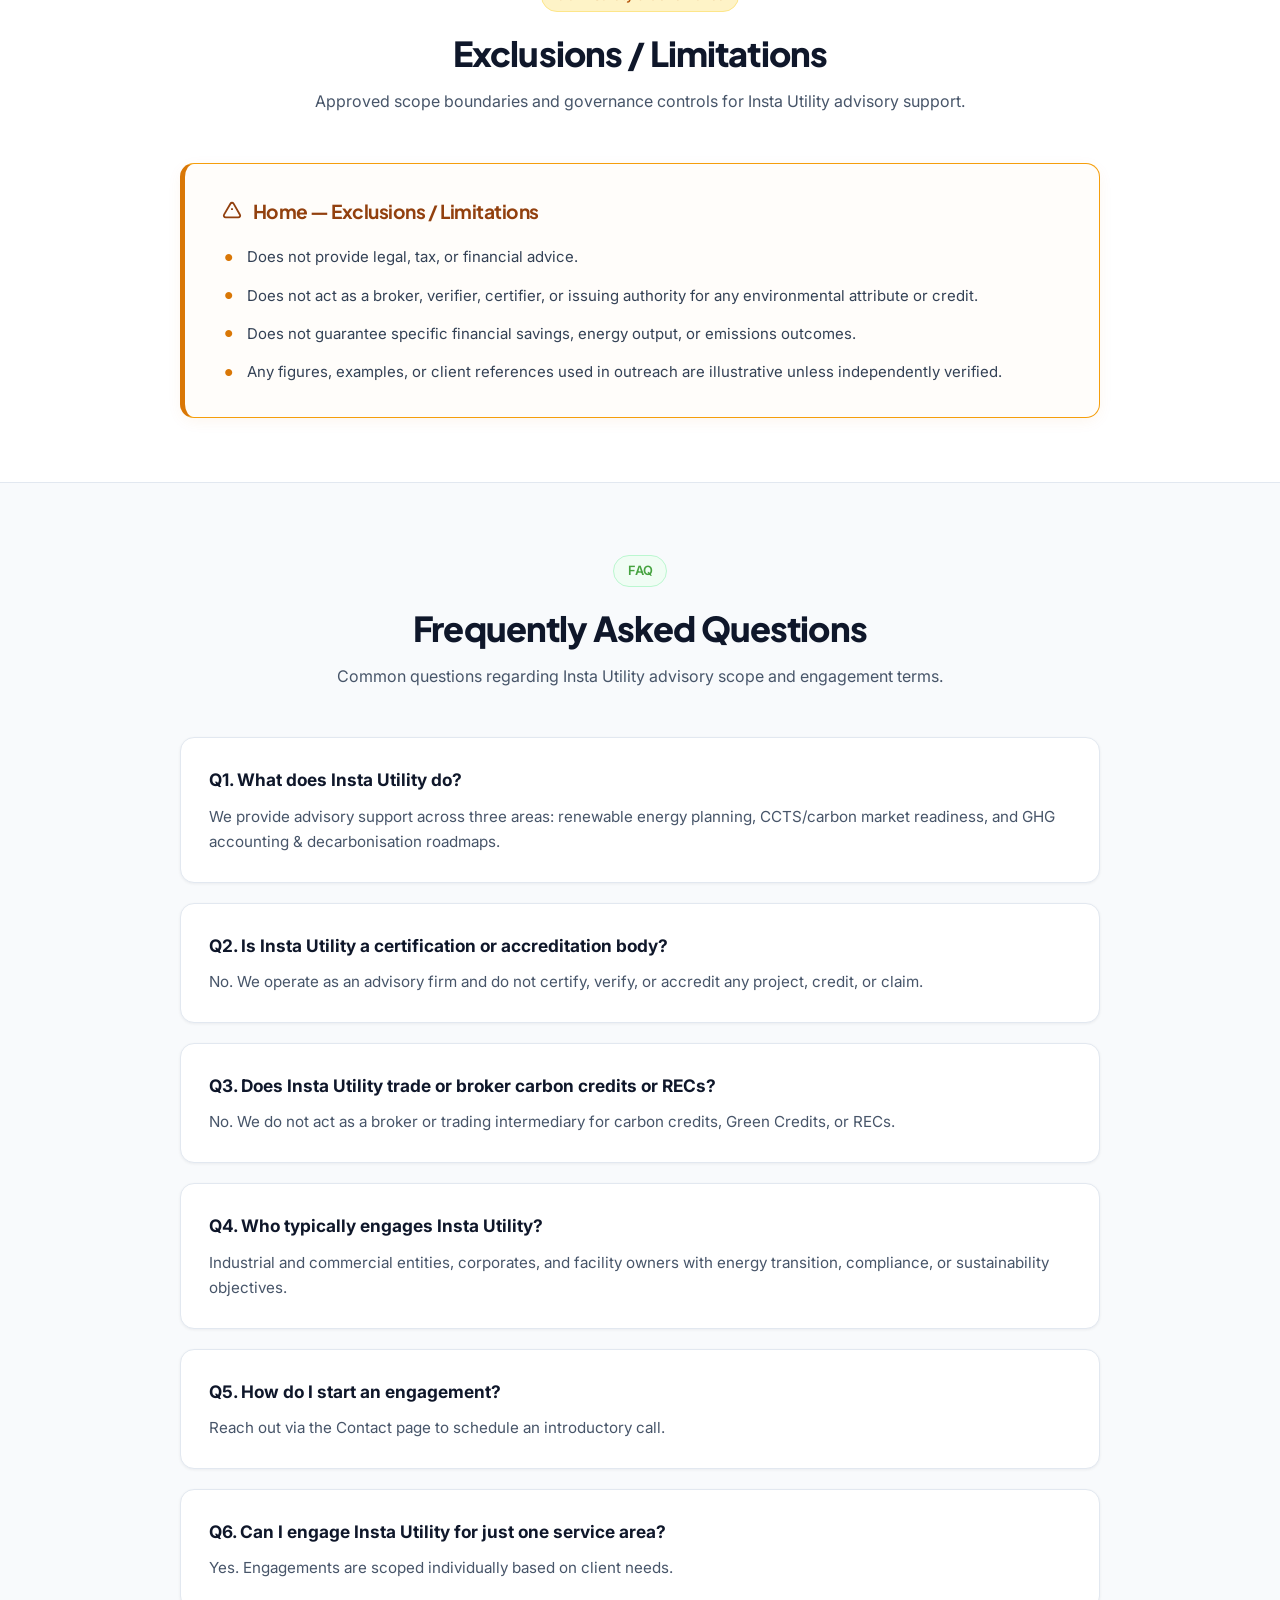
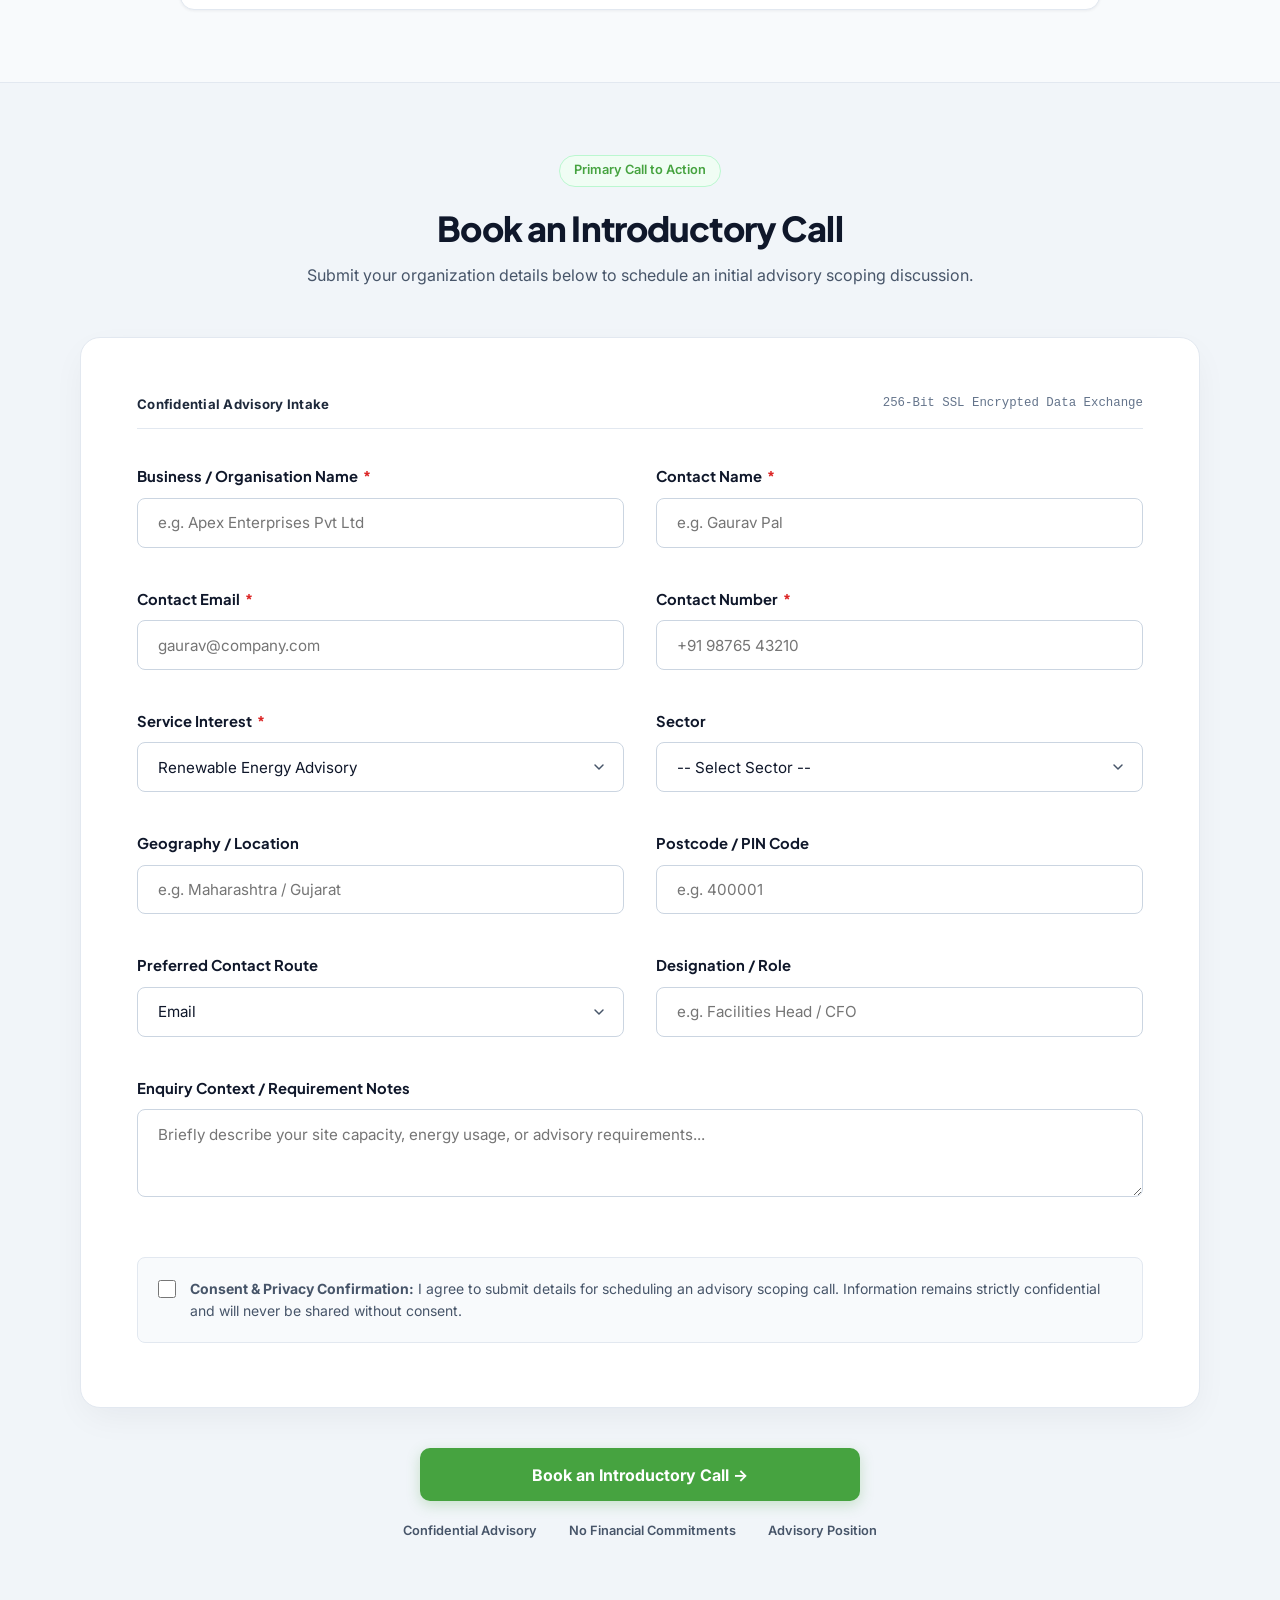
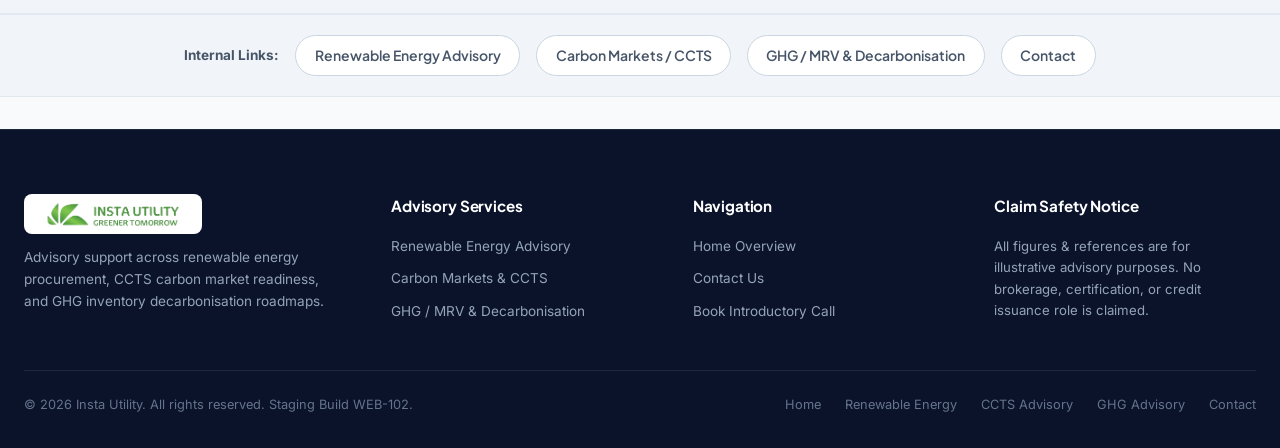
==== commit f118d037: "fix(WEB-116): remediate launch technical defects, LCP, GA4 cleanup, OG/schema URLs, sitemap, and pos" ====
--- a/index.html
+++ b/index.html
@@ -14,7 +14,7 @@
   <!-- End Google Tag Manager -->
 
   <!-- Google Tag (gtag.js) - GA4 Staging Direct DebugView Emitter (G-CX448B8NZM) -->
-  <script async src="https://www.googletagmanager.com/gtag/js?id=G-CX448B8NZM"></script>
+  <script async id="ga4-gtag-loader" src="https://www.googletagmanager.com/gtag/js?id=G-CX448B8NZM"></script>
   <script>
     window.dataLayer = window.dataLayer || [];
     function gtag() { dataLayer.push(arguments); }
@@ -37,16 +37,16 @@
   <meta property="og:type" content="website">
   <meta property="og:title" content="Insta Utility - Renewable Energy & Decarbonisation Advisory">
   <meta property="og:description"
-    content="Independent advisory support for commercial renewable energy procurement, CCTS carbon market readiness, and GHG decarbonisation.">
+    content="Advisory support for commercial renewable energy procurement, CCTS carbon market readiness, and GHG decarbonisation.">
   <meta property="og:url" content="https://www.instautility.com/">
   <meta property="og:site_name" content="Insta Utility">
-  <meta property="og:image" content="assets/insta-utility-logo.png">
+  <meta property="og:image" content="https://www.instautility.com/assets/insta-utility-logo.png">
 
   <!-- Twitter Card Tags -->
   <meta name="twitter:card" content="summary_large_image">
   <meta name="twitter:title" content="Insta Utility Advisory">
   <meta name="twitter:description"
-    content="Independent advisory support for renewable energy options, CCTS, and decarbonisation roadmaps.">
+    content="Advisory support for renewable energy options, CCTS, and decarbonisation roadmaps.">
 
   <!-- Favicon -->
   <link rel="icon" type="image/png" sizes="32x32" href="assets/favicon.png">
@@ -68,8 +68,8 @@
     "@type": "Organization",
     "name": "Insta Utility",
     "url": "https://www.instautility.com/",
-    "logo": "assets/insta-utility-logo.png",
-    "description": "Independent advisory support across renewable energy procurement, CCTS carbon market readiness, and GHG inventory decarbonisation roadmaps.",
+    "logo": "https://www.instautility.com/assets/insta-utility-logo.png",
+    "description": "Advisory support across renewable energy procurement, CCTS carbon market readiness, and GHG inventory decarbonisation roadmaps.",
     "contactPoint": {
       "@type": "ContactPoint",
       "contactType": "customer service",
@@ -240,7 +240,7 @@
       <div class="section-header">
         <span class="pill-badge">Target Reader / Problem</span>
         <h2 class="section-title">Navigating Energy &amp; Decarbonisation Challenges</h2>
-        <p class="section-subtitle">Designed for commercial and industrial decision-makers seeking objective guidance
+        <p class="section-subtitle">Designed for commercial and industrial decision-makers seeking structured guidance
           without in-house sustainability teams.</p>
       </div>
 
@@ -432,7 +432,7 @@
 
         <div class="faq-item">
           <div class="faq-question">Q2. Is Insta Utility a certification or accreditation body?</div>
-          <div class="faq-answer">No. We operate as an independent advisory firm and do not certify, verify, or accredit
+          <div class="faq-answer">No. We operate as an advisory firm and do not certify, verify, or accredit
             any project, credit, or claim.</div>
         </div>
 
@@ -634,7 +634,7 @@
         <div class="micro-trust-row">
           <div class="micro-trust-item"><span>Confidential Advisory</span></div>
           <div class="micro-trust-item"><span>No Financial Commitments</span></div>
-          <div class="micro-trust-item"><span>Independent Position</span></div>
+          <div class="micro-trust-item"><span>Advisory Position</span></div>
         </div>
       </div>
       </form>
@@ -696,7 +696,7 @@
               class="footer-logo-img">
           </a>
           <p class="footer-bio">
-            Independent advisory support across renewable energy procurement, CCTS carbon market readiness, and GHG
+            Advisory support across renewable energy procurement, CCTS carbon market readiness, and GHG
             inventory decarbonisation roadmaps.
           </p>
         </div>
--- a/styles.css
+++ b/styles.css
@@ -1,4 +1,6 @@
-@import url('https://fonts.googleapis.com/css2?family=Plus+Jakarta+Sans:wght@500;600;700;800&family=Inter:wght@400;500;600;700&display=swap');
+/* ==========================================================================
+   INSTA UTILITY MAIN STYLESHEET
+   ========================================================================== */
 
 :root {
   /* Colors */
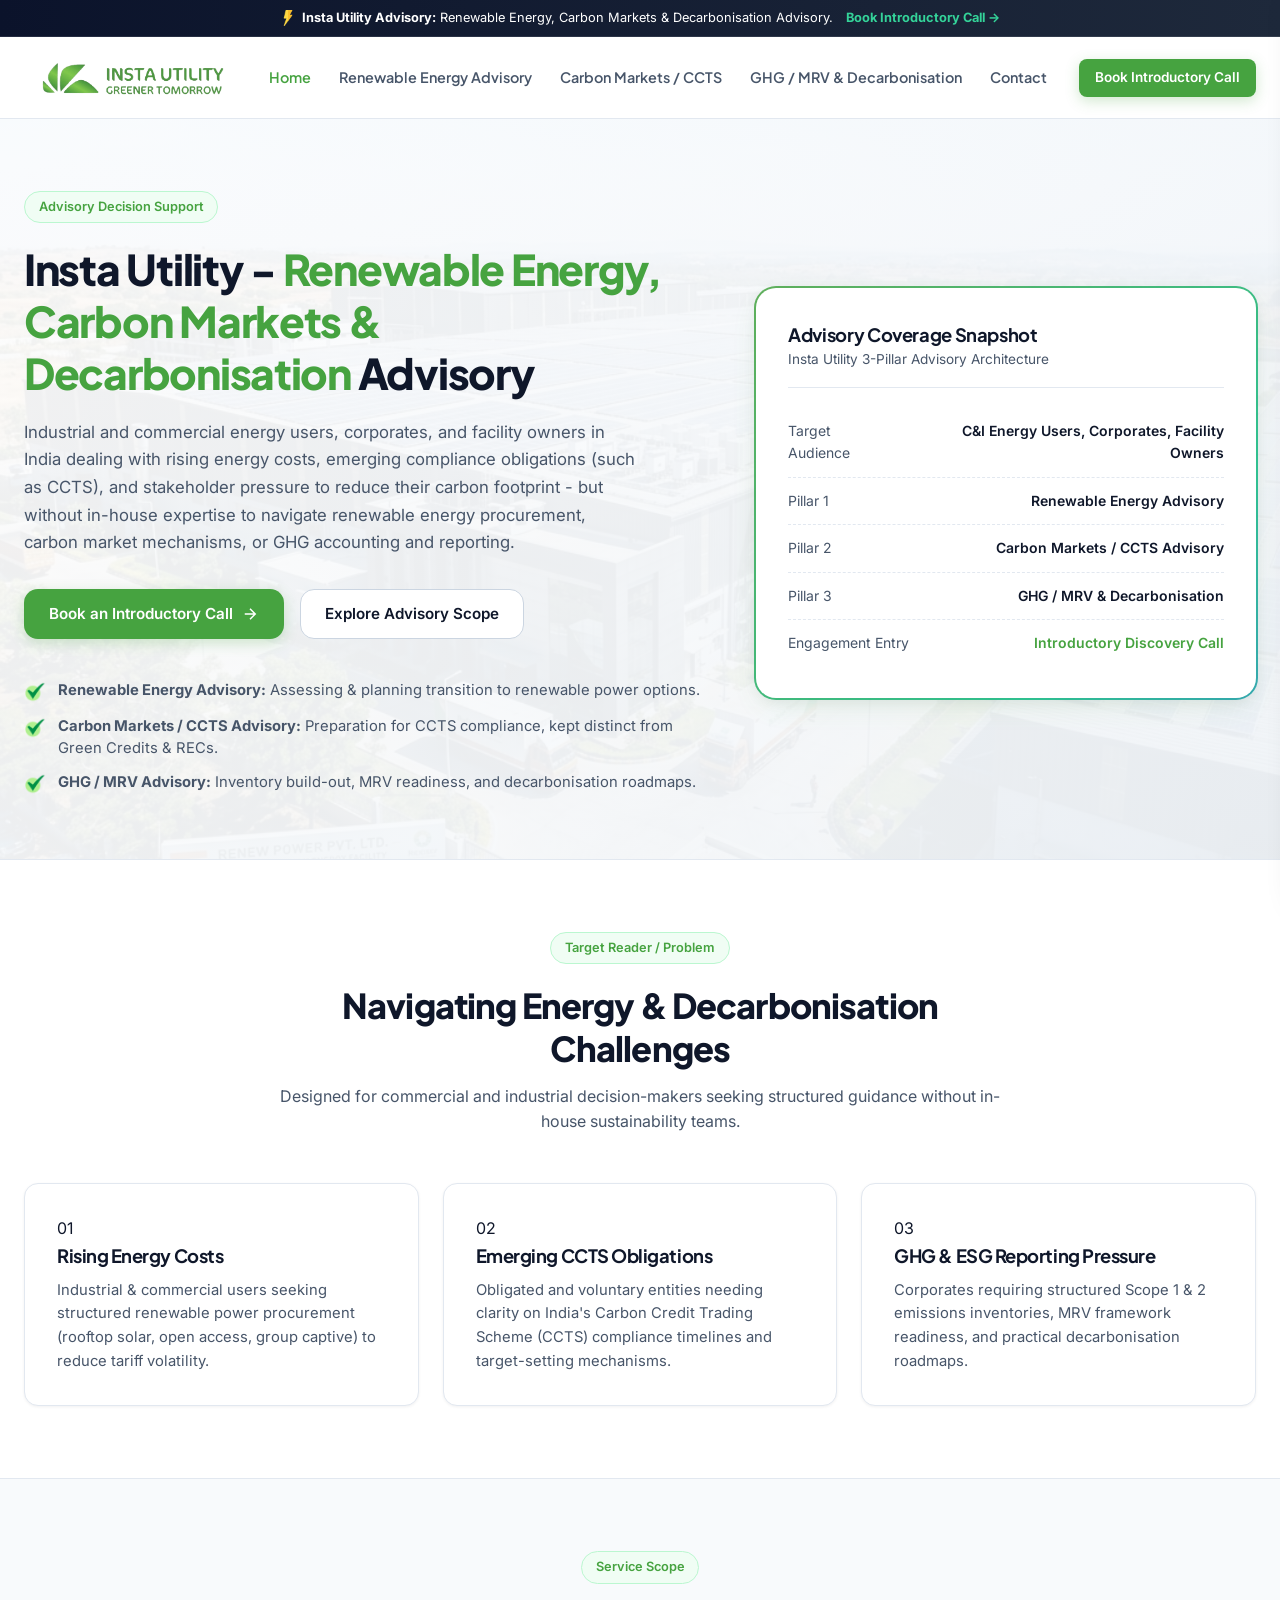
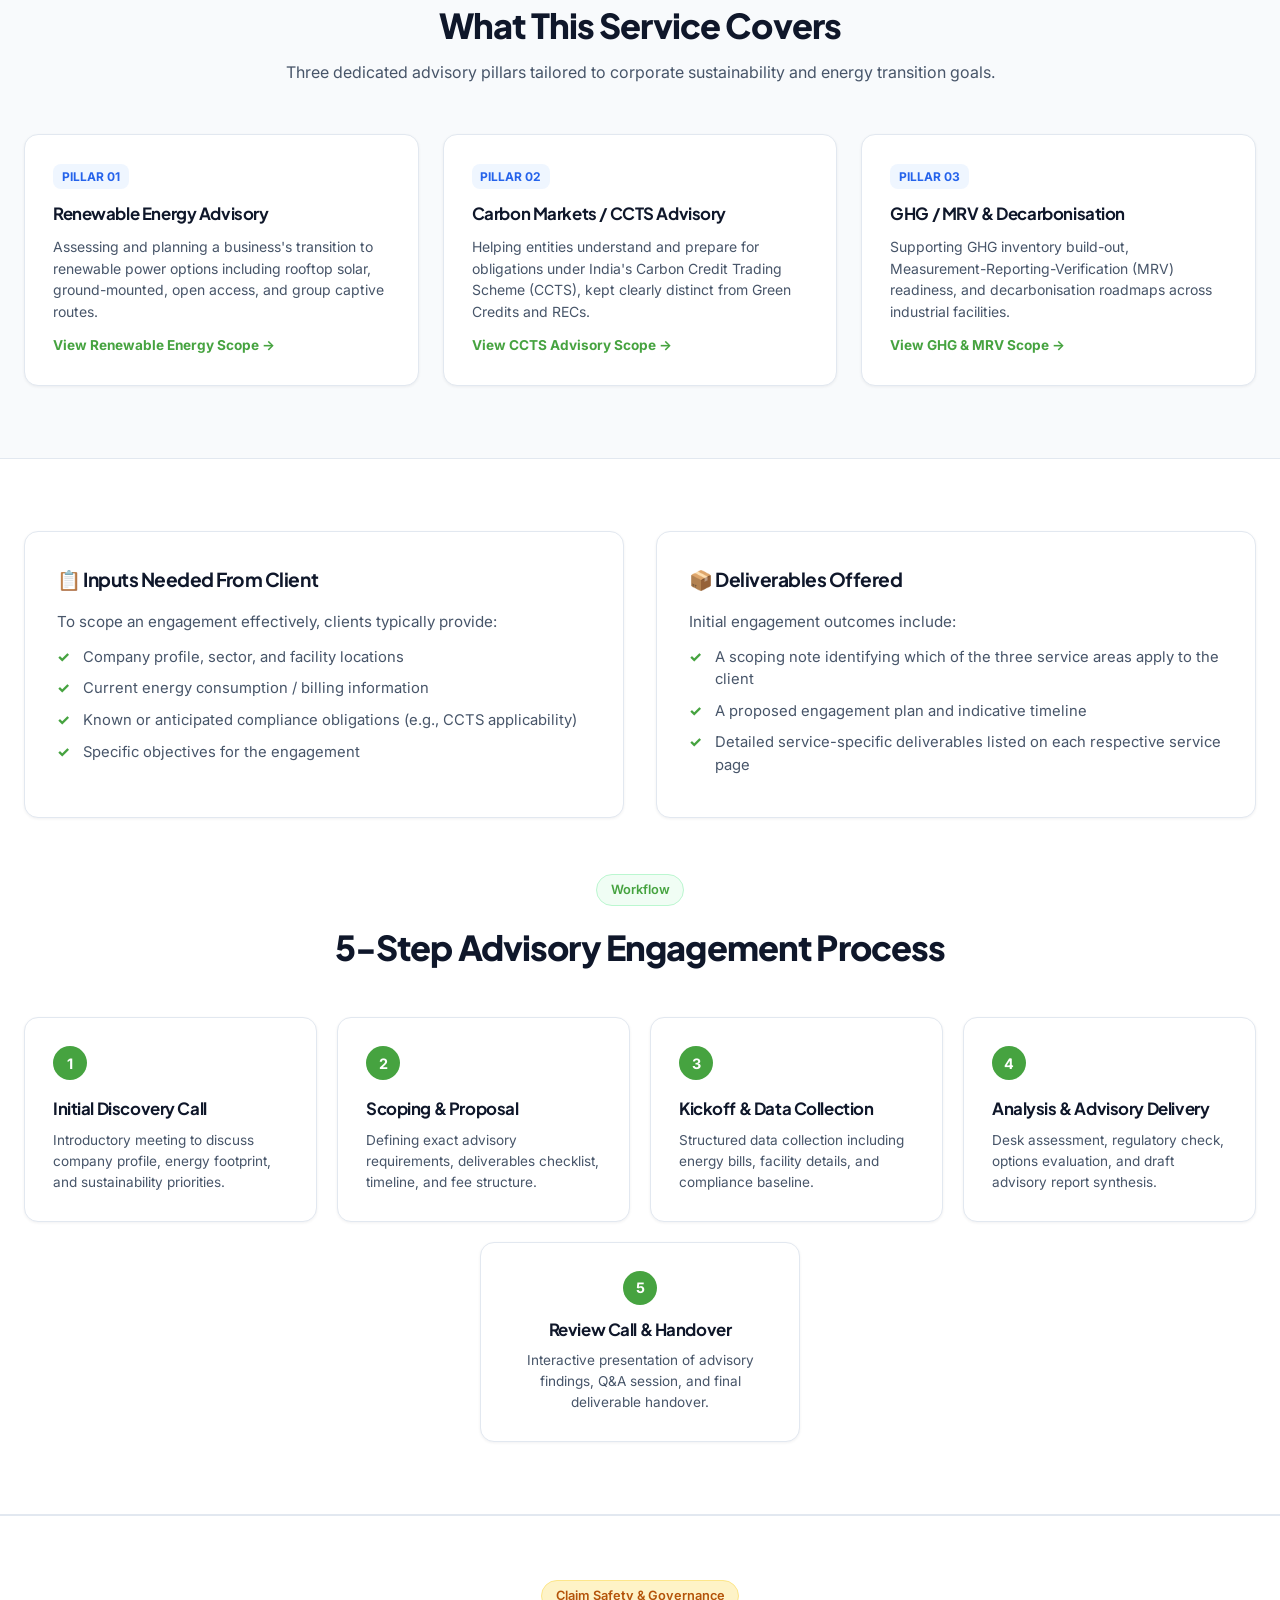
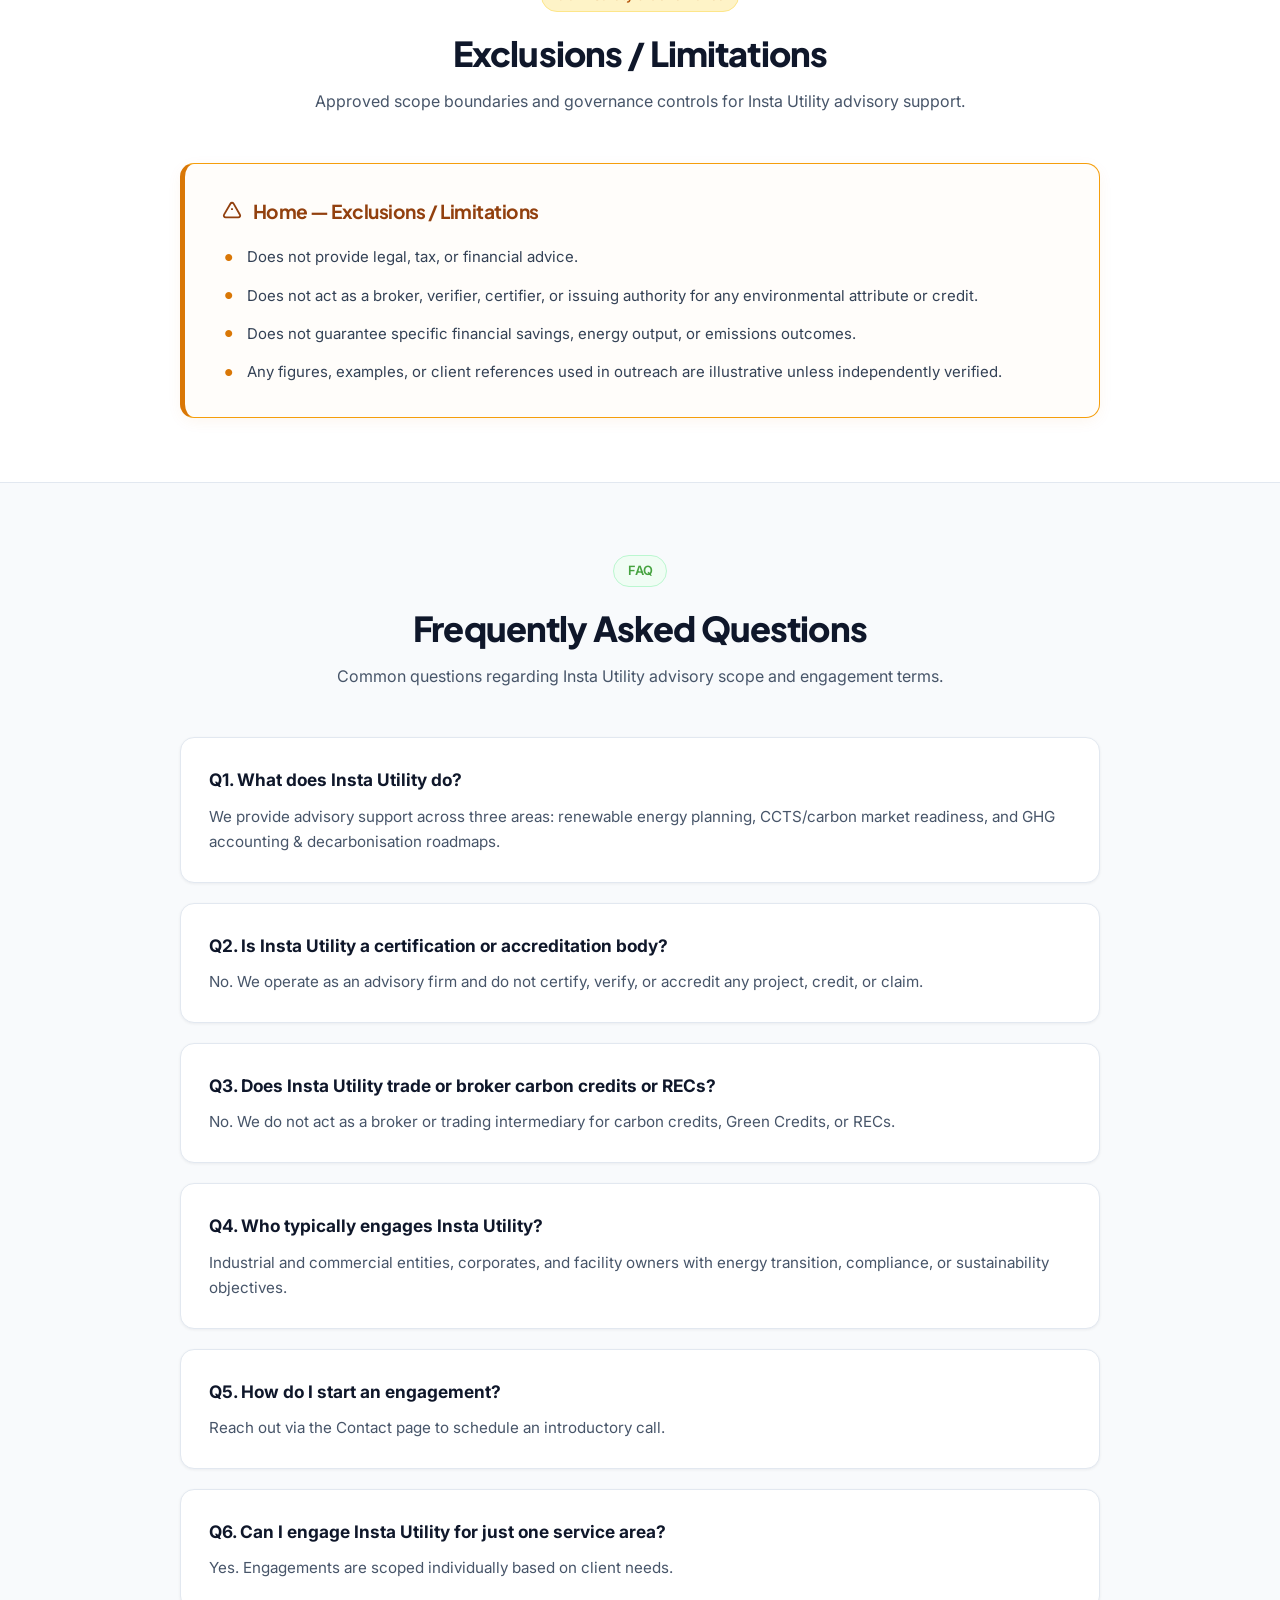
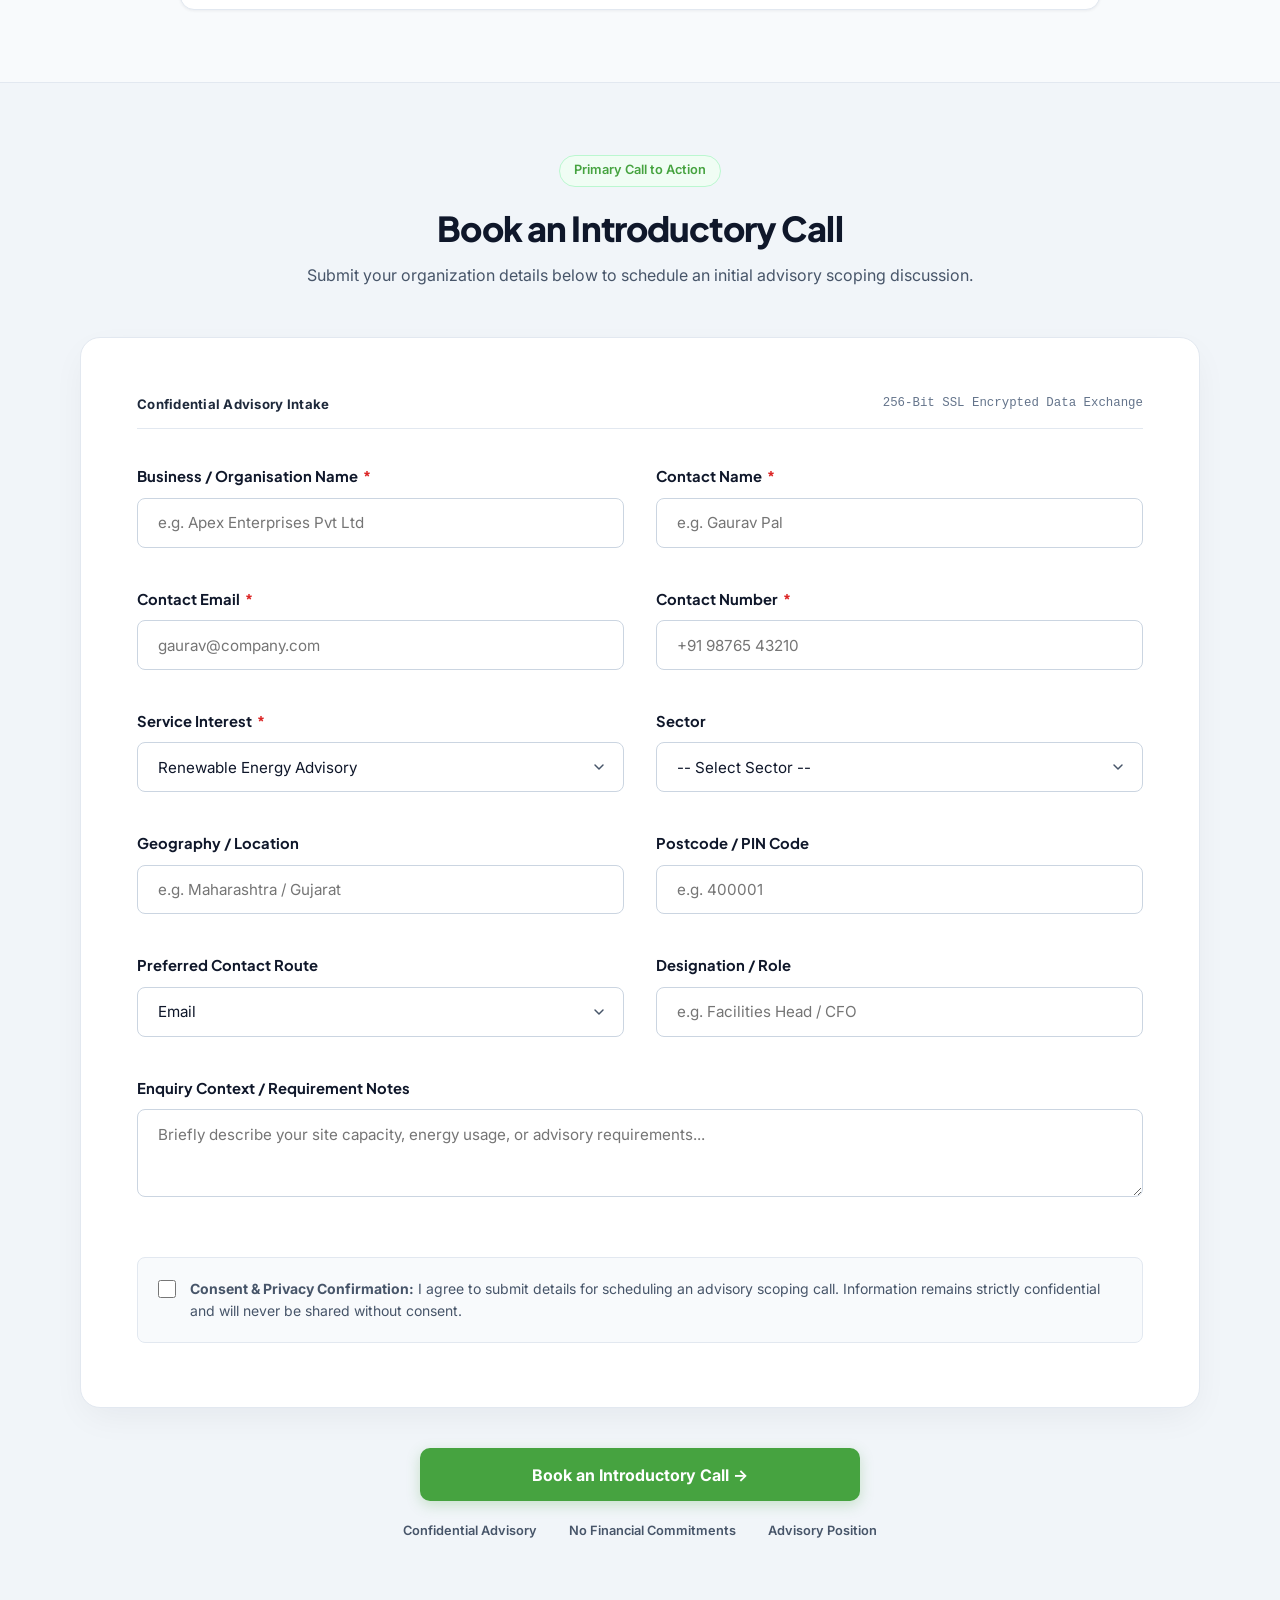
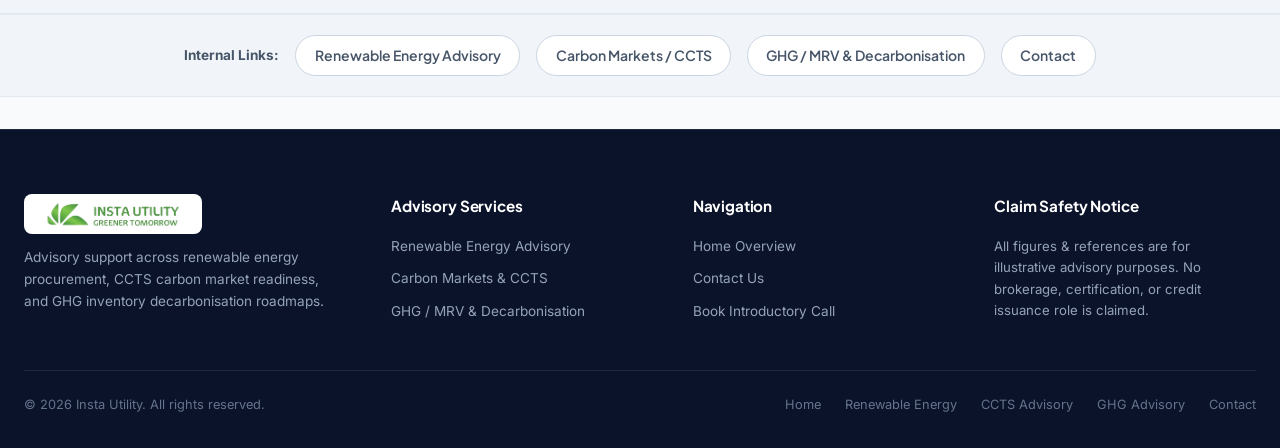
==== commit 8116feb5: "fix(WEB-116): remove staging environment text from top announcement bar and footer copyright across " ====
--- a/index.html
+++ b/index.html
@@ -89,8 +89,8 @@
   <!-- TOP ANNOUNCEMENT BAR -->
   <div class="top-announcement-bar">
     <div class="container announcement-content">
-      <span><img src="assets/lighting.png" alt="⚡" class="announcement-icon-img"><strong>Staging Environment:</strong>
-        WEB-101 Approved Advisory Copy &amp; Architecture Structure.</span>
+      <span><img src="assets/lighting.png" alt="⚡" class="announcement-icon-img"><strong>Insta Utility Advisory:</strong>
+        Renewable Energy, Carbon Markets &amp; Decarbonisation Advisory.</span>
       <a href="#intake-form" class="announcement-link">Book Introductory Call &rarr;</a>
     </div>
   </div>
@@ -729,7 +729,7 @@
       </div>
 
       <div class="footer-bottom">
-        <div class="footer-copy">&copy; 2026 Insta Utility. All rights reserved. Staging Build WEB-102.</div>
+        <div class="footer-copy">&copy; 2026 Insta Utility. All rights reserved.</div>
         <div class="footer-bottom-links">
           <a href="index.html">Home</a>
           <a href="renewable-energy-advisory.html">Renewable Energy</a>
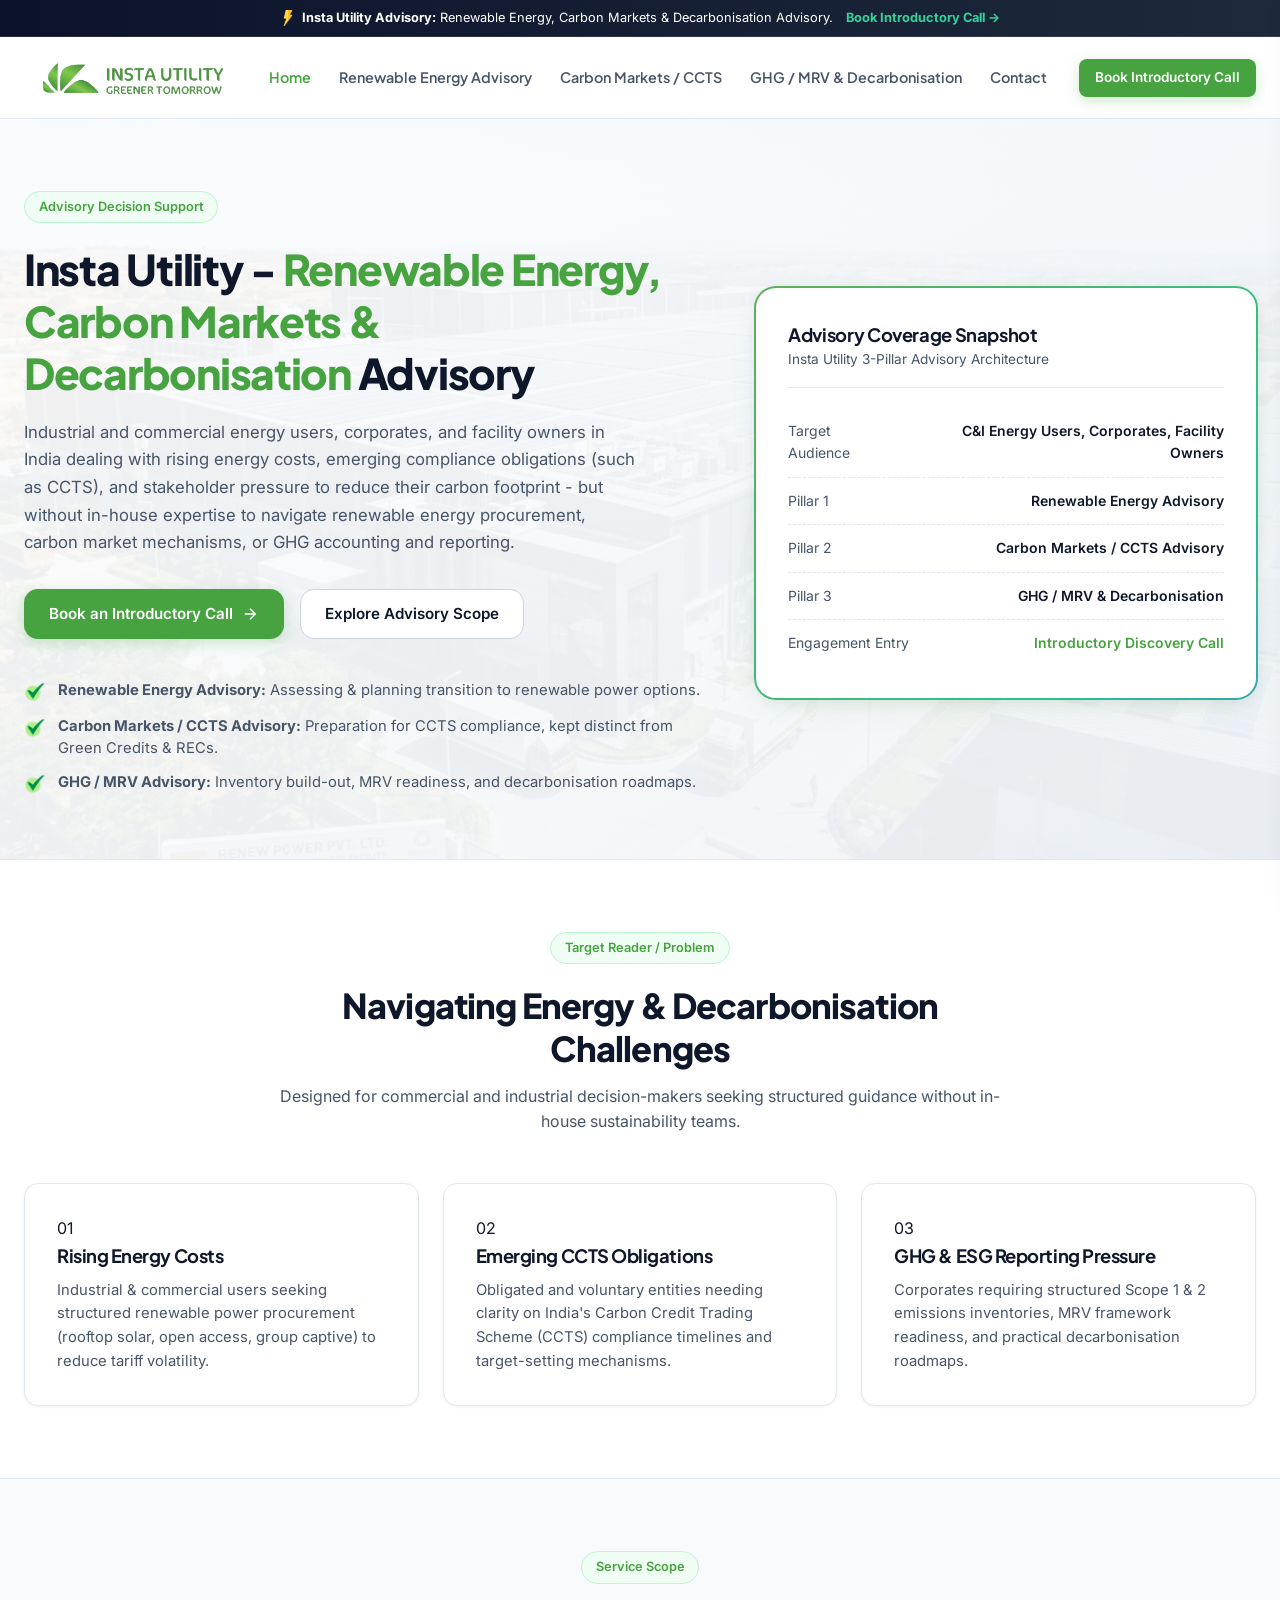
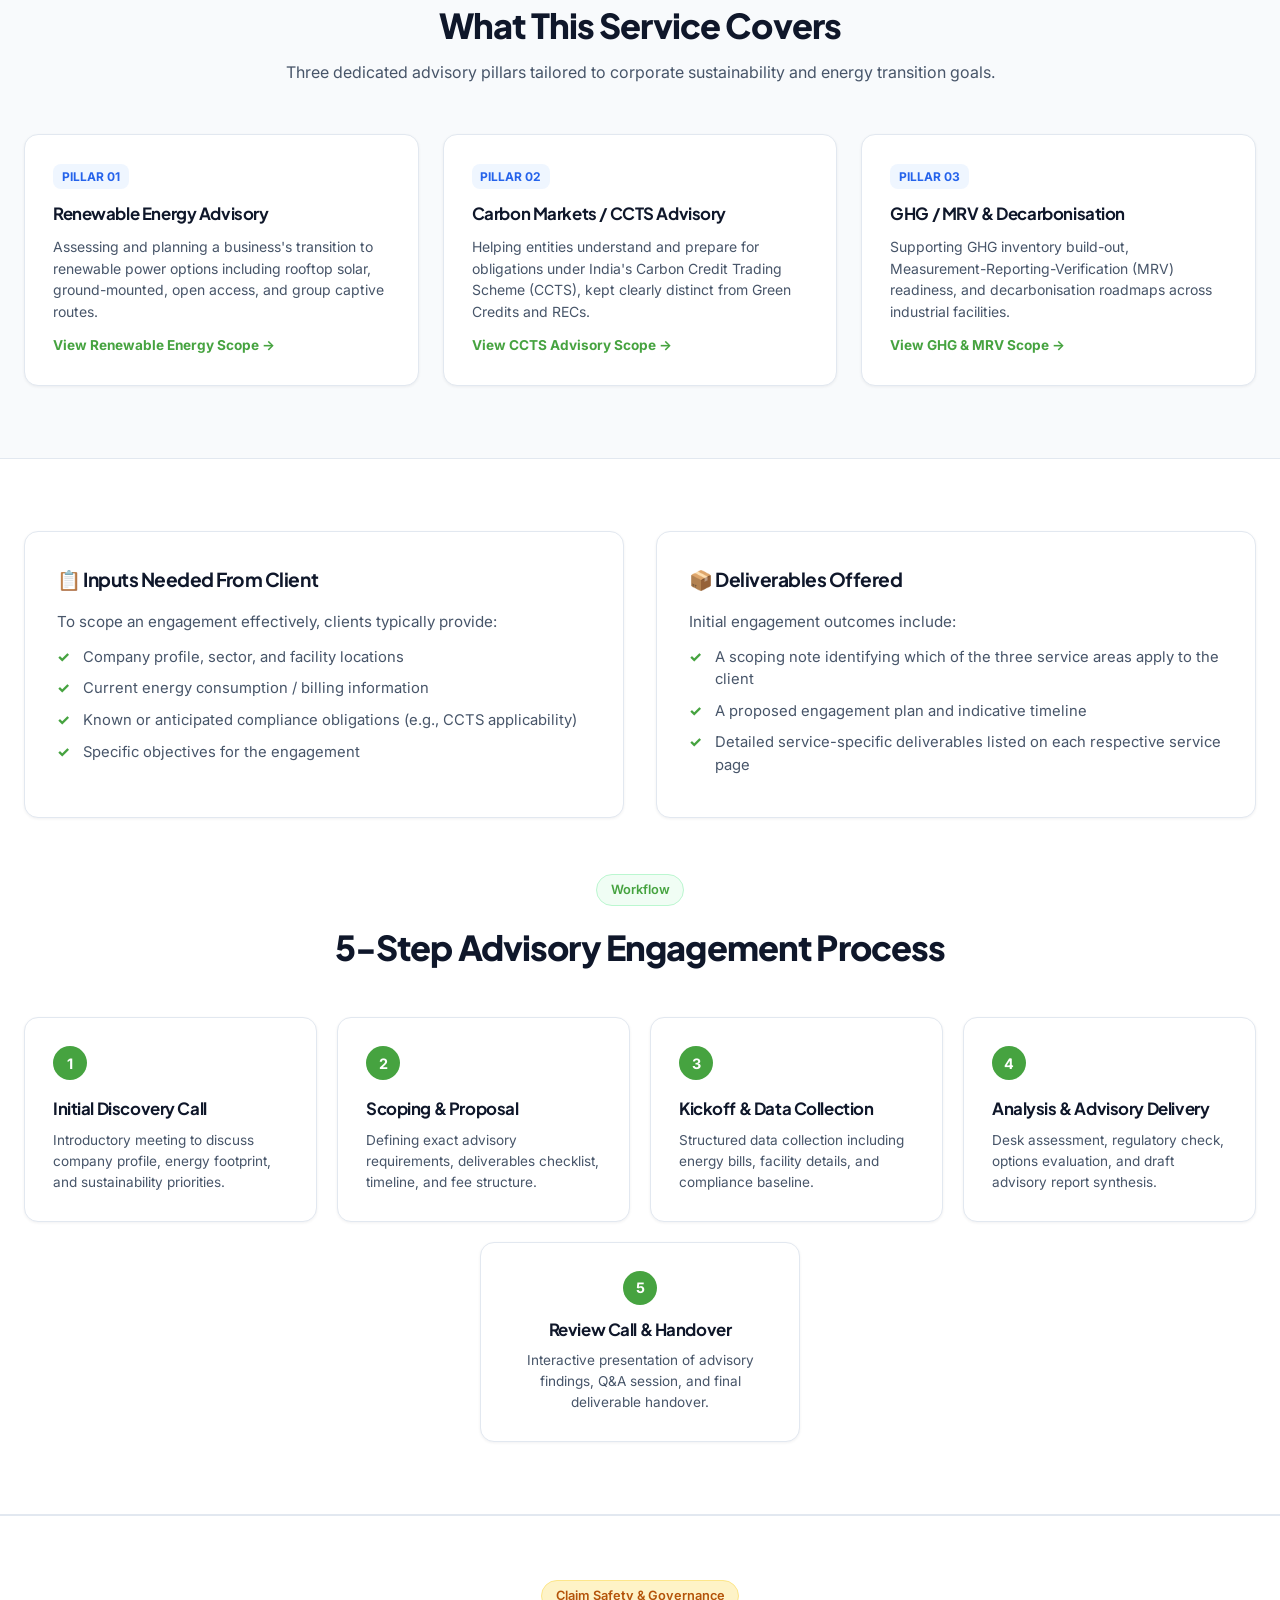
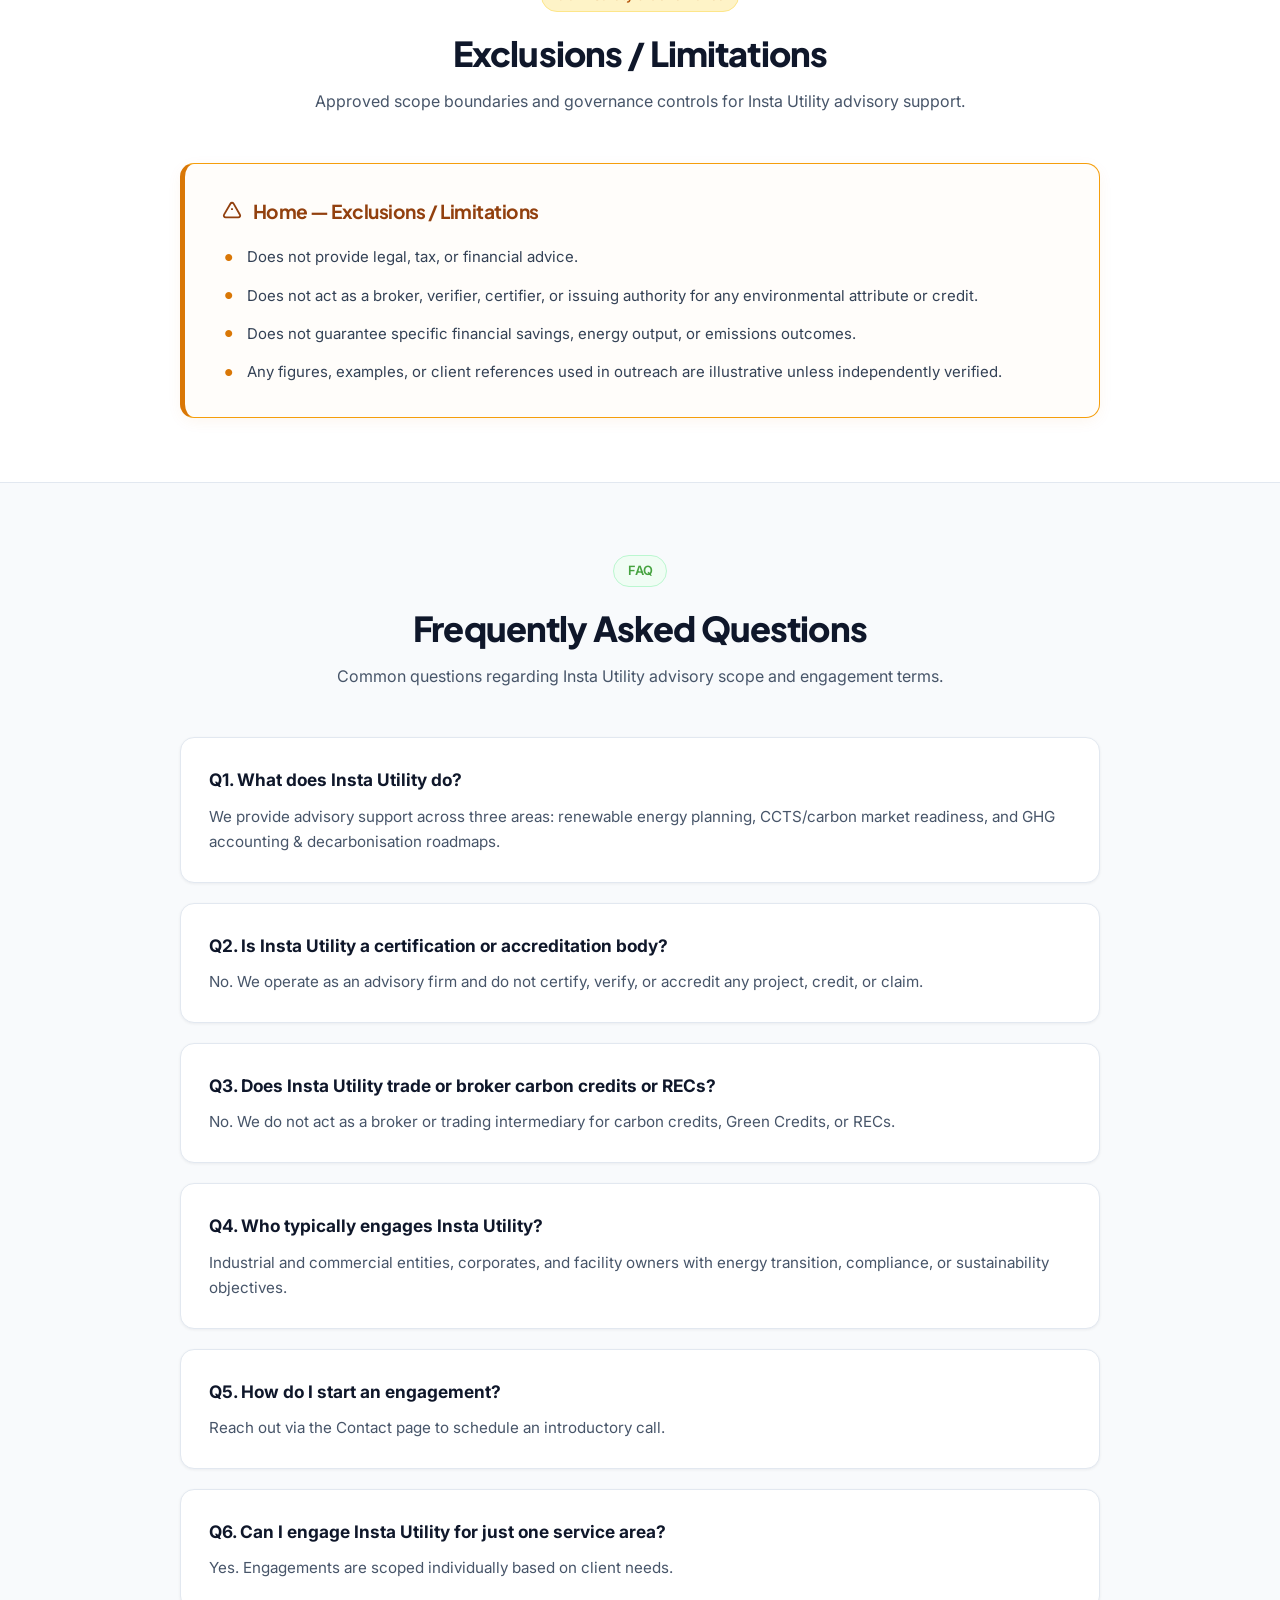
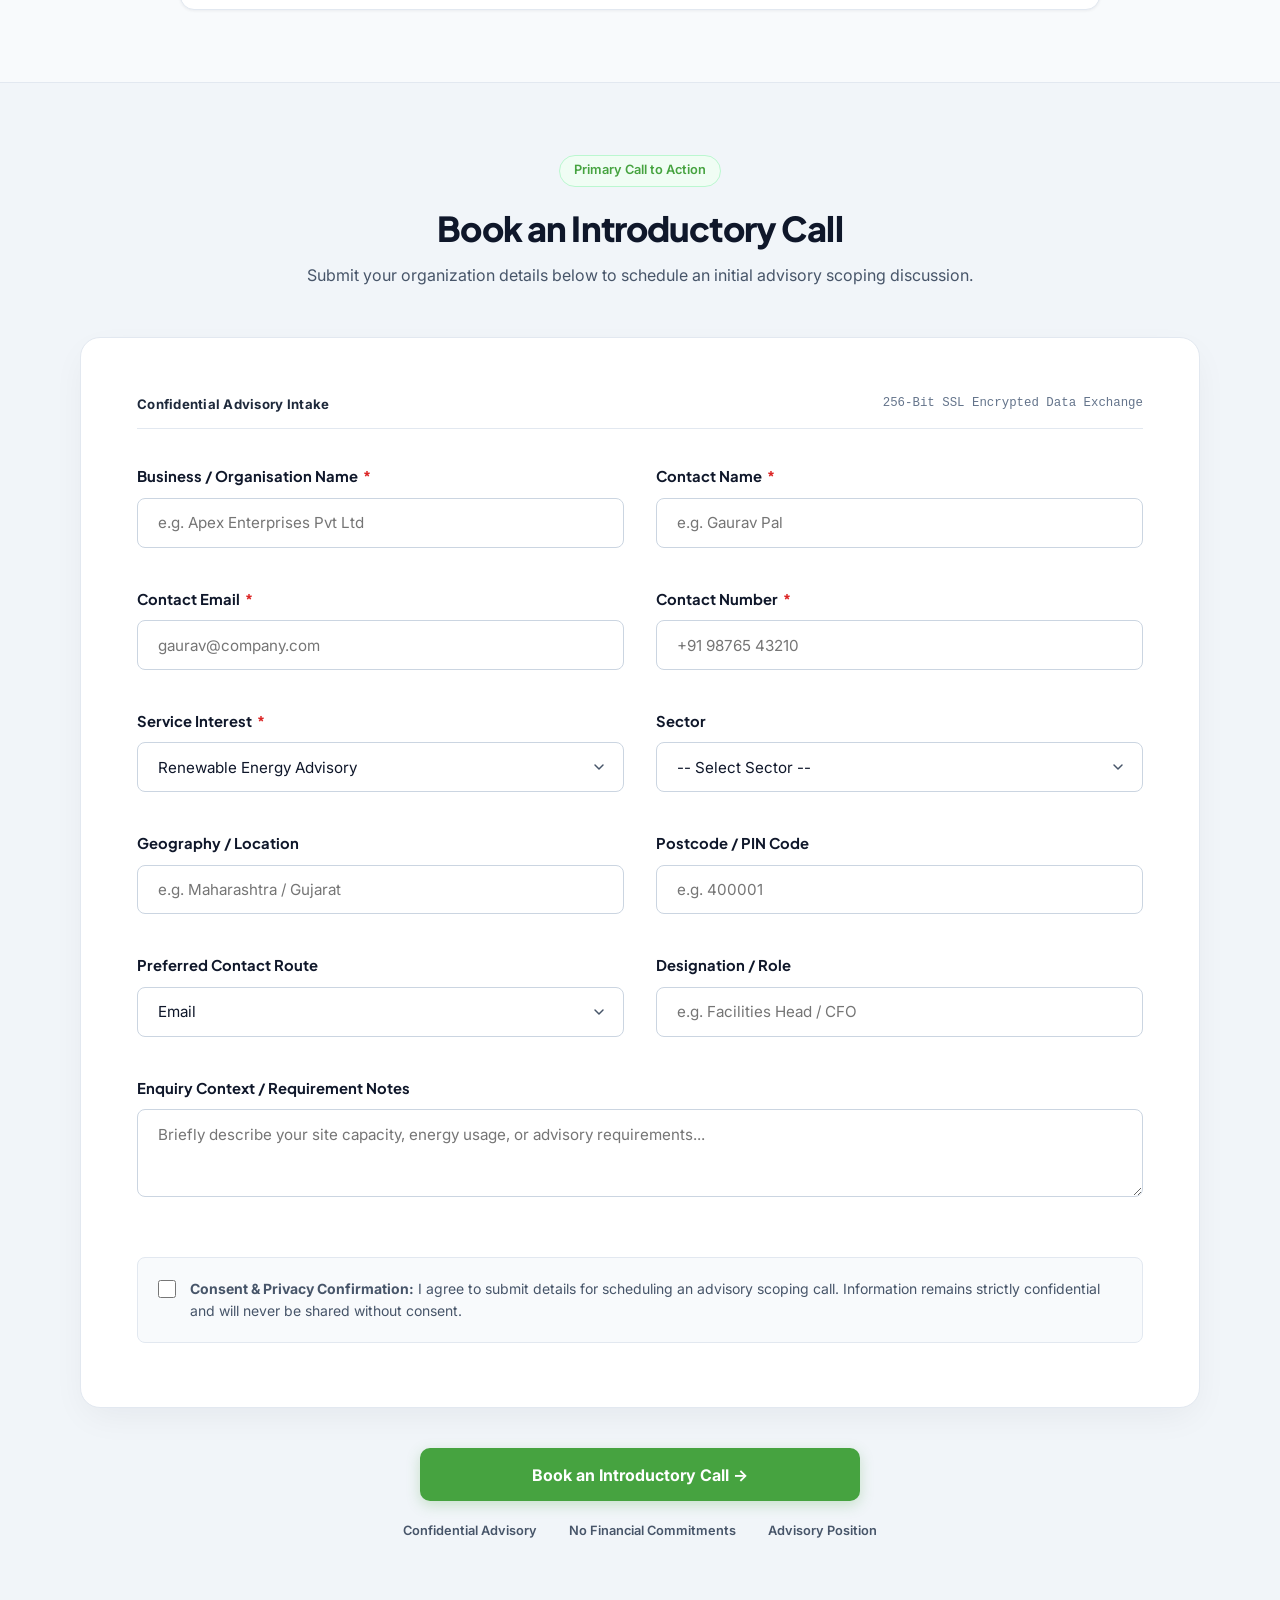
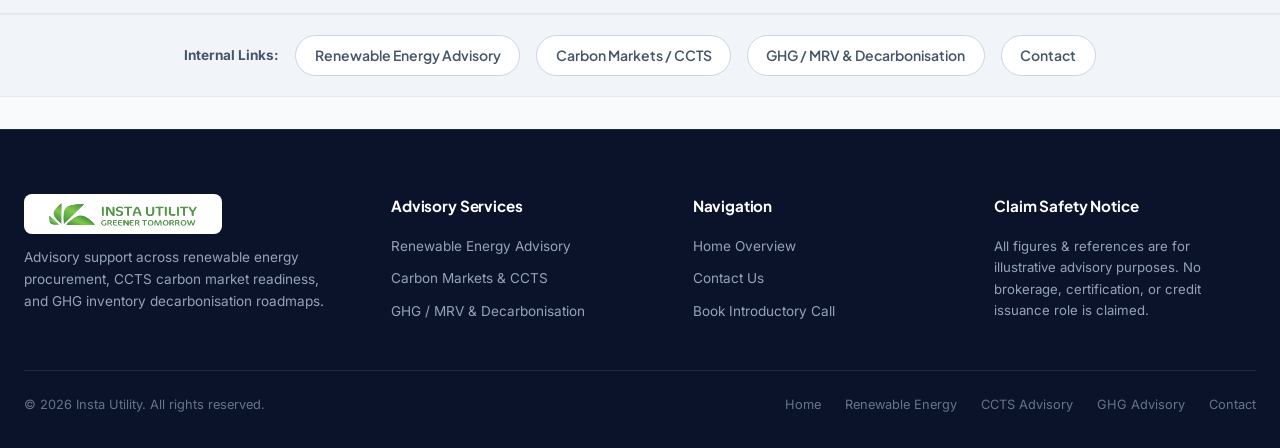
==== commit f9702cae: "feat(WEB-118): harden pre-production release candidate, resolve CWV defects and attach release manif" ====
--- a/index.html
+++ b/index.html
@@ -89,7 +89,7 @@
   <!-- TOP ANNOUNCEMENT BAR -->
   <div class="top-announcement-bar">
     <div class="container announcement-content">
-      <span><img src="assets/lighting.png" alt="⚡" class="announcement-icon-img"><strong>Insta Utility Advisory:</strong>
+      <span><img src="assets/lighting.png" alt="⚡" class="announcement-icon-img" width="16" height="16"><strong>Insta Utility Advisory:</strong>
         Renewable Energy, Carbon Markets &amp; Decarbonisation Advisory.</span>
       <a href="#intake-form" class="announcement-link">Book Introductory Call &rarr;</a>
     </div>
@@ -100,7 +100,7 @@
     <div class="container header-content">
       <a href="index.html" class="brand-logo">
         <img src="assets/insta-utility-logo.png"
-          alt="Insta Utility - Greener Tomorrow" class="header-logo-img">
+          alt="Insta Utility - Greener Tomorrow" class="header-logo-img" width="217" height="44">
       </a>
       <button class="mobile-menu-toggle" id="mobileMenuBtn" aria-label="Open Mobile Menu" onclick="openMobileDrawer()">
         <span class="hamburger-bar"></span>
@@ -128,7 +128,7 @@
     <div class="mobile-drawer-header">
       <a href="index.html" class="brand-logo" onclick="closeMobileDrawer()">
         <img src="assets/insta-utility-logo.png" alt="Insta Utility Logo"
-          class="header-logo-img">
+          class="header-logo-img" width="217" height="44">
       </a>
       <button class="mobile-drawer-close" aria-label="Close Menu" onclick="closeMobileDrawer()">✕</button>
     </div>
@@ -184,17 +184,17 @@
 
         <div class="hero-specs-list">
           <div class="spec-item">
-            <img src="assets/check-mark.png" alt="✓" class="spec-icon-img">
+            <img src="assets/check-mark.png" alt="✓" class="spec-icon-img" width="22" height="22">
             <span><strong>Renewable Energy Advisory:</strong> Assessing &amp; planning transition to renewable power
               options.</span>
           </div>
           <div class="spec-item">
-            <img src="assets/check-mark.png" alt="✓" class="spec-icon-img">
+            <img src="assets/check-mark.png" alt="✓" class="spec-icon-img" width="22" height="22">
             <span><strong>Carbon Markets / CCTS Advisory:</strong> Preparation for CCTS compliance, kept distinct from
               Green Credits &amp; RECs.</span>
           </div>
           <div class="spec-item">
-            <img src="assets/check-mark.png" alt="✓" class="spec-icon-img">
+            <img src="assets/check-mark.png" alt="✓" class="spec-icon-img" width="22" height="22">
             <span><strong>GHG / MRV Advisory:</strong> Inventory build-out, MRV readiness, and decarbonisation
               roadmaps.</span>
           </div>
@@ -643,7 +643,7 @@
         <div class="diag-header">
           <div class="diag-title-area">
             <h3>
-              <img src="assets/success.png" alt="✓" style="width:28px; height:28px; object-fit:contain;">
+              <img src="assets/success.png" alt="✓" width="28" height="28" style="width:28px; height:28px; object-fit:contain;">
               Introductory Call Request Received
             </h3>
             <p>Your enquiry has been logged successfully under WEB-101 staging controls.</p>
@@ -693,7 +693,7 @@
         <div class="footer-col brand-col">
           <a href="index.html" class="brand-logo">
             <img src="assets/insta-utility-logo.png" alt="Insta Utility Logo"
-              class="footer-logo-img">
+              class="footer-logo-img" width="198" height="40">
           </a>
           <p class="footer-bio">
             Advisory support across renewable energy procurement, CCTS carbon market readiness, and GHG
--- a/styles.css
+++ b/styles.css
@@ -193,6 +193,7 @@
 .announcement-icon-img {
   width: 16px;
   height: 16px;
+  aspect-ratio: 1 / 1;
   vertical-align: middle;
   display: inline-block;
   margin-right: 0.35rem;
@@ -240,6 +241,7 @@
 .header-logo-img {
   height: 44px;
   width: auto;
+  aspect-ratio: 697 / 141;
   max-width: 100%;
   display: block;
   object-fit: contain;
@@ -426,6 +428,7 @@
 .footer-logo-img {
   height: 40px;
   width: auto;
+  aspect-ratio: 697 / 141;
   max-width: 100%;
   display: block;
   margin-bottom: 0.5rem;
@@ -593,6 +596,7 @@
 .spec-icon-img {
   width: 22px;
   height: 22px;
+  aspect-ratio: 1 / 1;
   object-fit: contain;
   flex-shrink: 0;
   margin-top: 0.1rem;
@@ -1511,6 +1515,7 @@
 
   .hero {
     padding: 3rem 0 2.5rem 0;
+    background-image: linear-gradient(135deg, rgba(255, 255, 255, 0.98) 0%, rgba(241, 245, 249, 0.98) 100%);
   }
 
   .hero-cta-group {
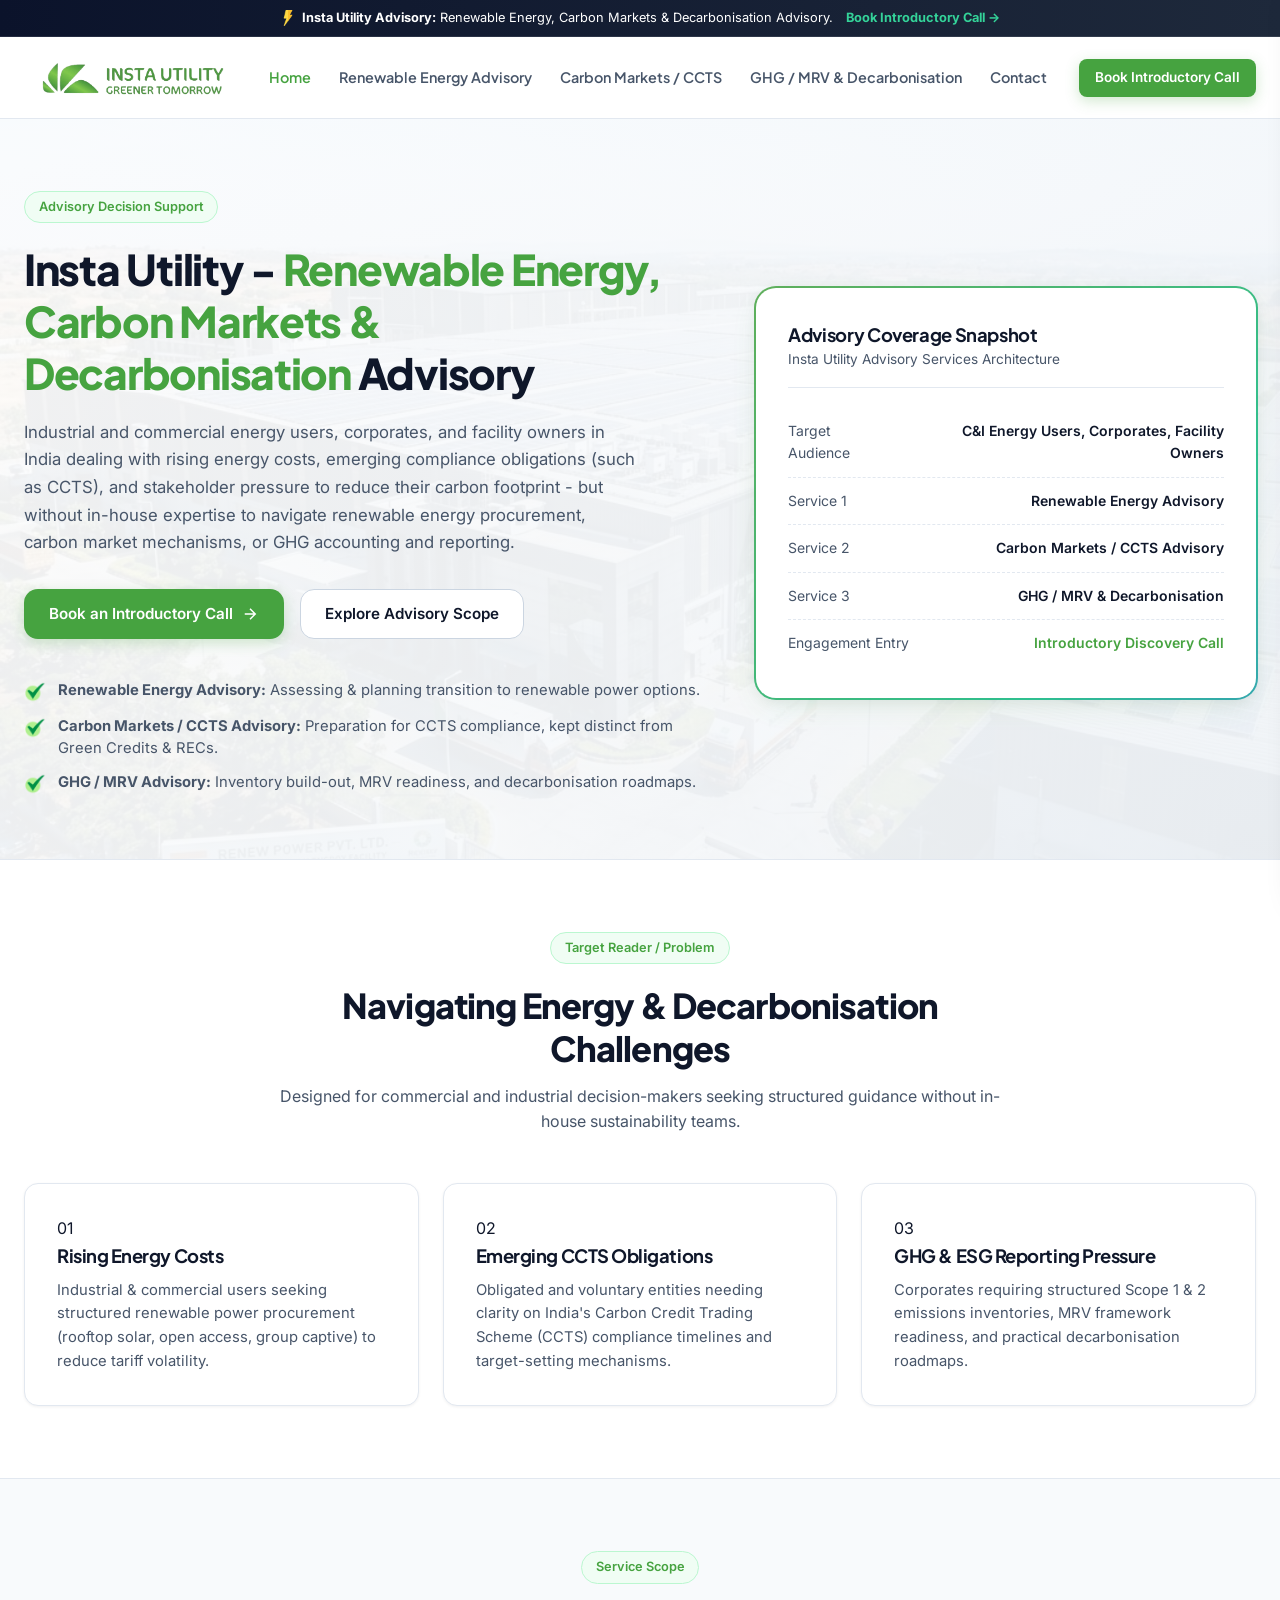
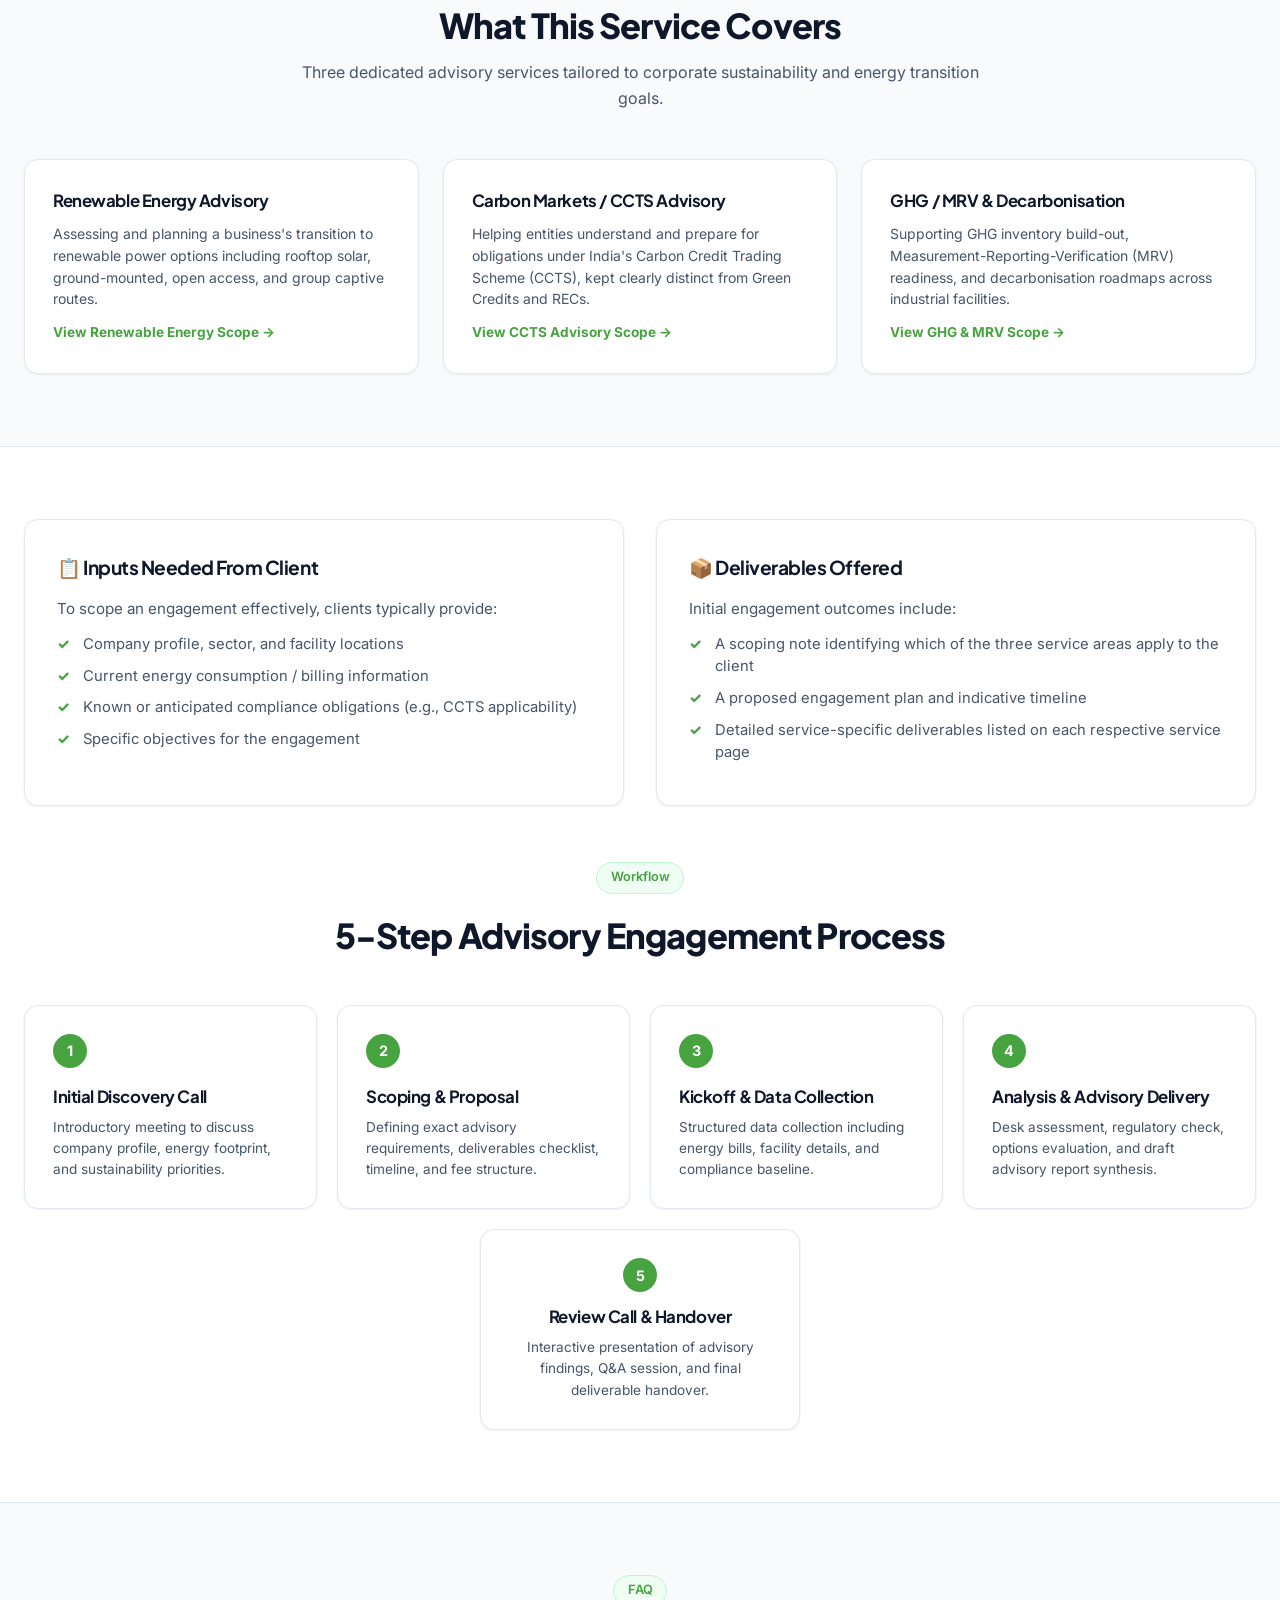
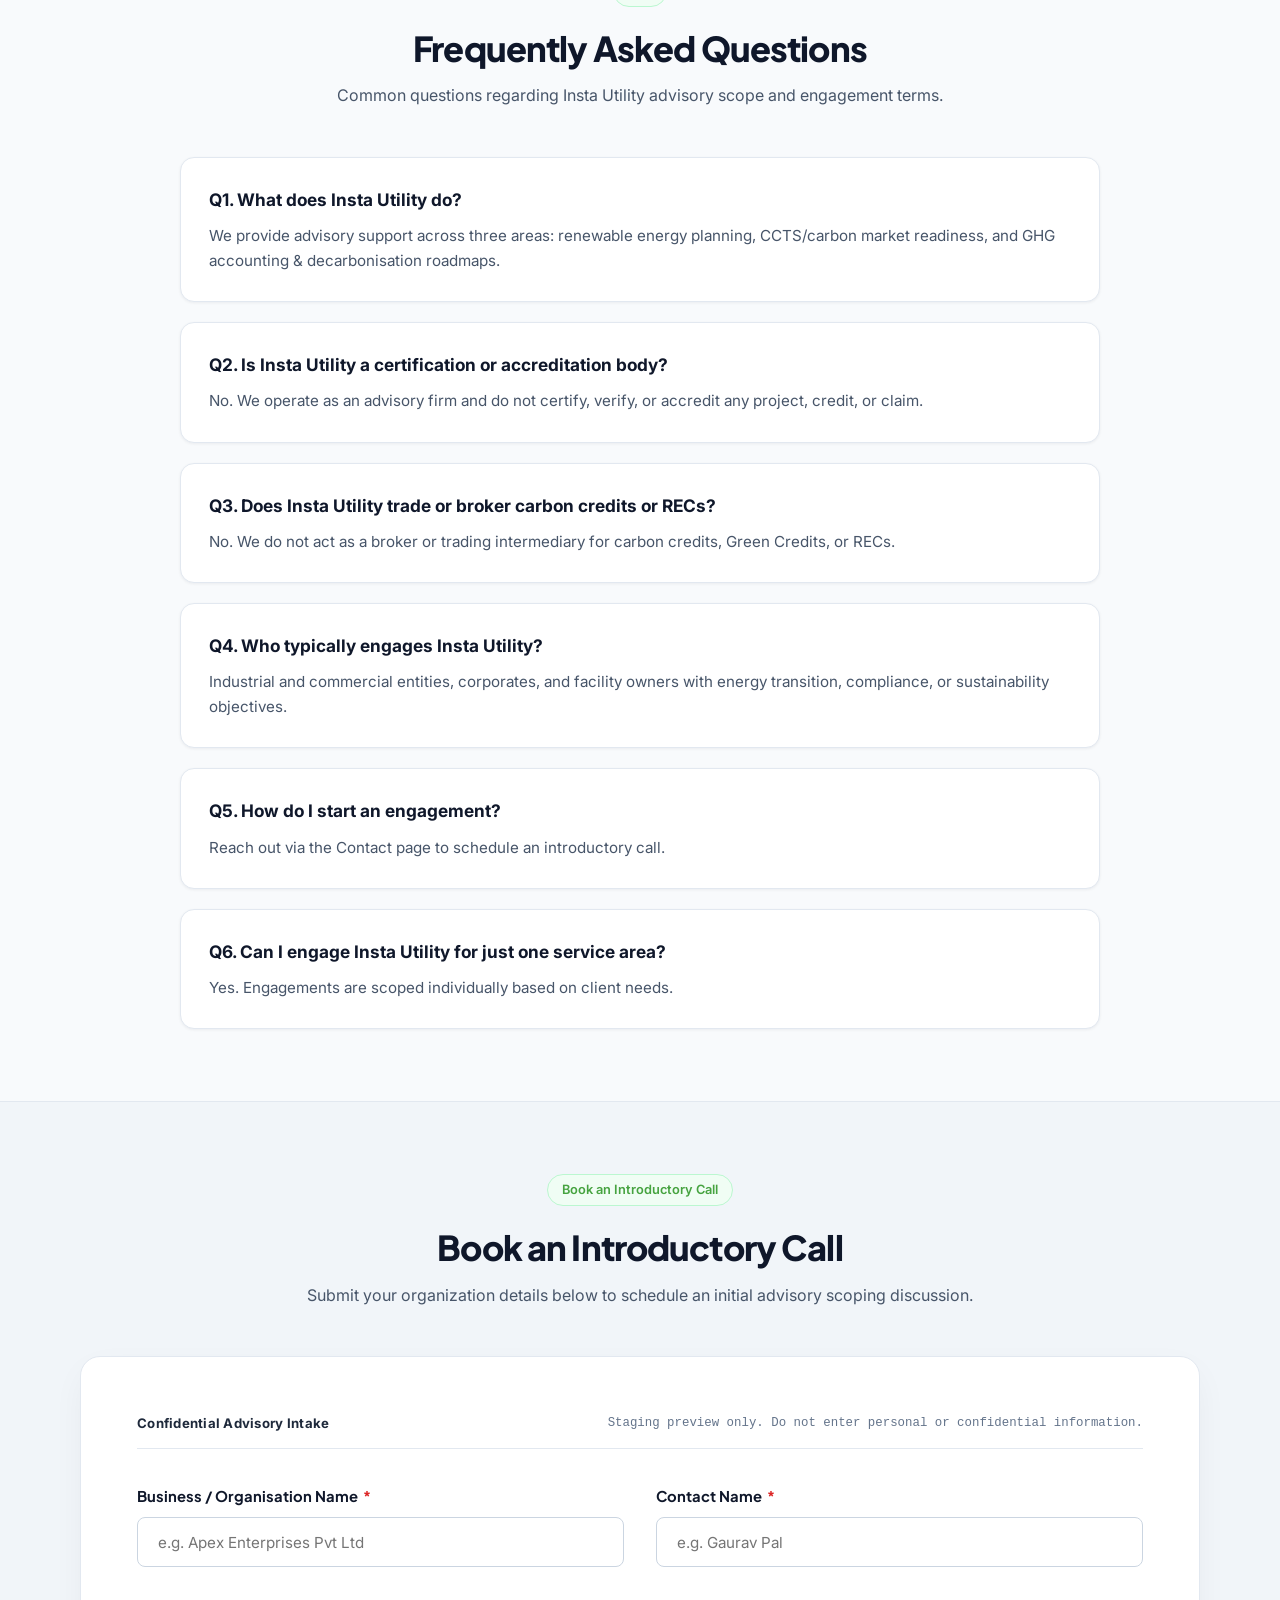
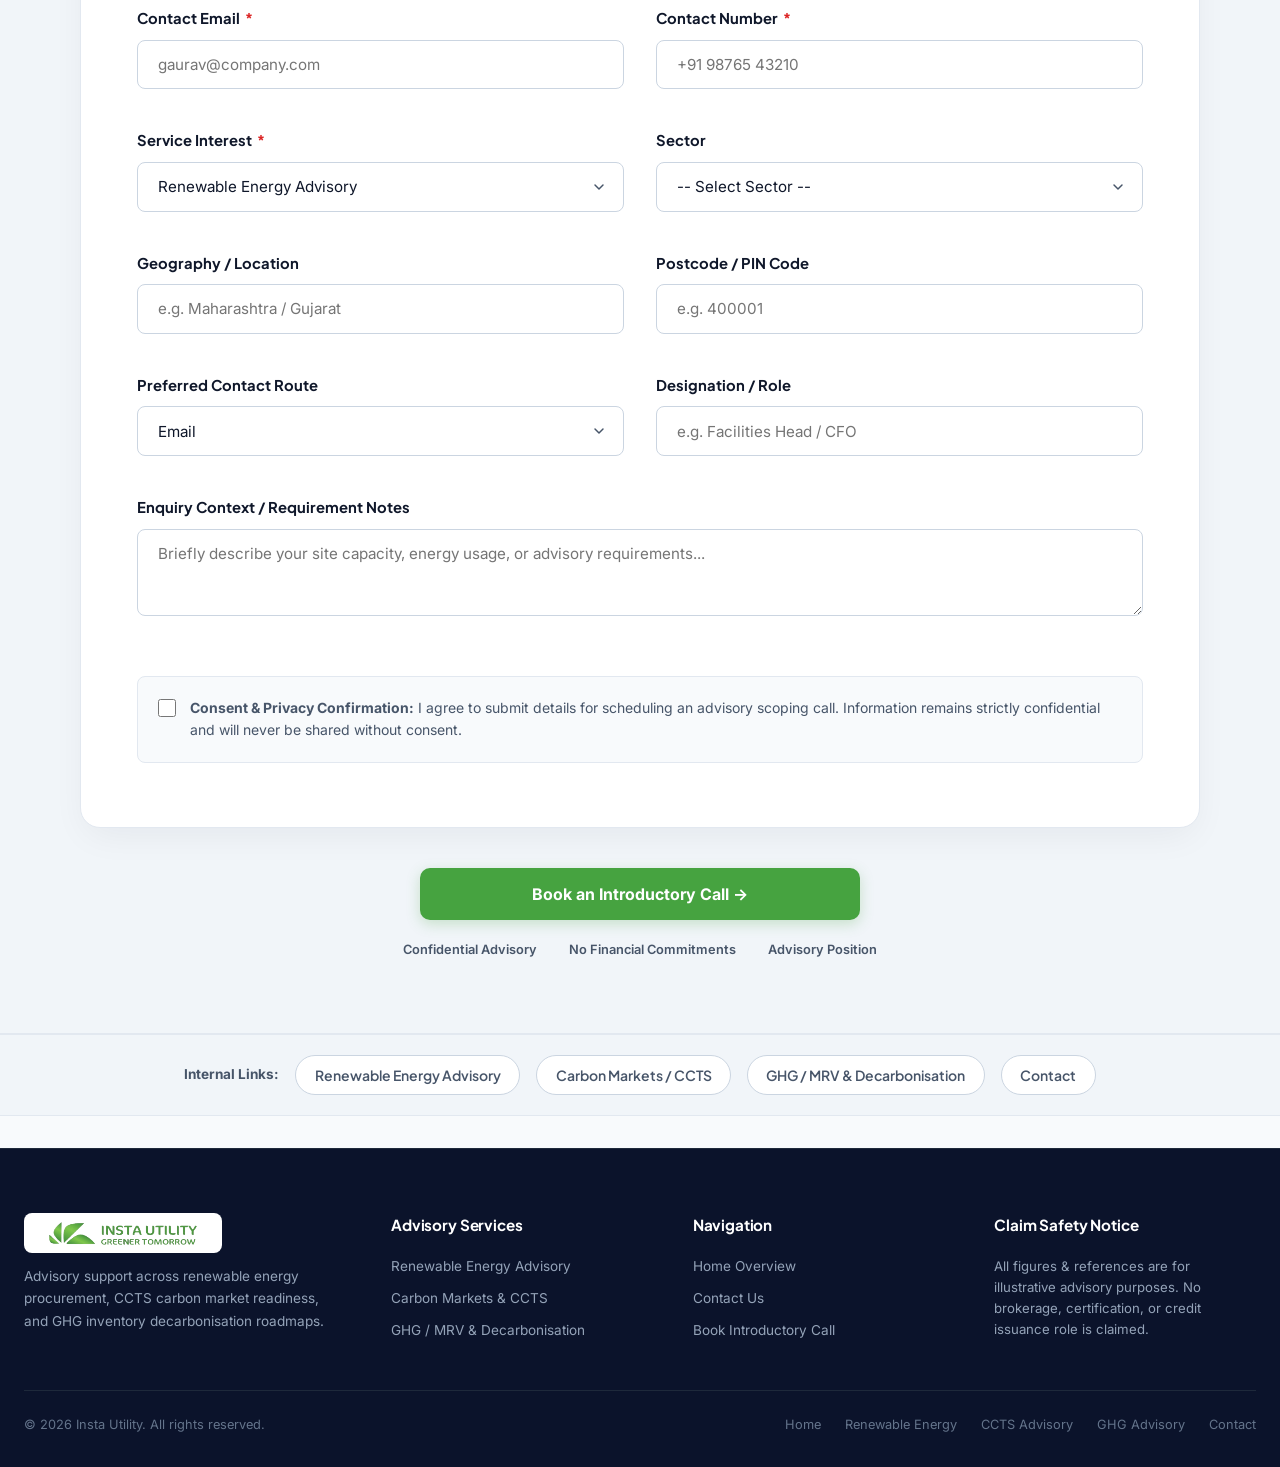
==== commit 5044d261: "feat(WEB-125): apply Mayank staging content edits; remove PILLAR labels, update CTA to Book an Intro" ====
--- a/index.html
+++ b/index.html
@@ -205,7 +205,7 @@
       <div class="calc-card">
         <div class="calc-card-header">
           <h3>Advisory Coverage Snapshot</h3>
-          <p>Insta Utility 3-Pillar Advisory Architecture</p>
+          <p>Insta Utility Advisory Services Architecture</p>
         </div>
 
         <div class="calc-data-row">
@@ -213,15 +213,15 @@
           <span class="calc-val">C&amp;I Energy Users, Corporates, Facility Owners</span>
         </div>
         <div class="calc-data-row">
-          <span class="calc-label">Pillar 1</span>
+          <span class="calc-label">Service 1</span>
           <span class="calc-val">Renewable Energy Advisory</span>
         </div>
         <div class="calc-data-row">
-          <span class="calc-label">Pillar 2</span>
+          <span class="calc-label">Service 2</span>
           <span class="calc-val">Carbon Markets / CCTS Advisory</span>
         </div>
         <div class="calc-data-row">
-          <span class="calc-label">Pillar 3</span>
+          <span class="calc-label">Service 3</span>
           <span class="calc-val">GHG / MRV &amp; Decarbonisation</span>
         </div>
         <div class="calc-data-row">
@@ -275,13 +275,12 @@
       <div class="section-header">
         <span class="pill-badge">Service Scope</span>
         <h2 class="section-title">What This Service Covers</h2>
-        <p class="section-subtitle">Three dedicated advisory pillars tailored to corporate sustainability and energy
+        <p class="section-subtitle">Three dedicated advisory services tailored to corporate sustainability and energy
           transition goals.</p>
       </div>
 
       <div class="deliv-grid">
         <div class="deliv-card">
-          <span class="badge-num">PILLAR 01</span>
           <h4>Renewable Energy Advisory</h4>
           <p>Assessing and planning a business's transition to renewable power options including rooftop solar,
             ground-mounted, open access, and group captive routes.</p>
@@ -291,7 +290,6 @@
         </div>
 
         <div class="deliv-card">
-          <span class="badge-num">PILLAR 02</span>
           <h4>Carbon Markets / CCTS Advisory</h4>
           <p>Helping entities understand and prepare for obligations under India's Carbon Credit Trading Scheme (CCTS),
             kept clearly distinct from Green Credits and RECs.</p>
@@ -301,7 +299,6 @@
         </div>
 
         <div class="deliv-card">
-          <span class="badge-num">PILLAR 03</span>
           <h4>GHG / MRV &amp; Decarbonisation</h4>
           <p>Supporting GHG inventory build-out, Measurement-Reporting-Verification (MRV) readiness, and decarbonisation
             roadmaps across industrial facilities.</p>
@@ -383,36 +380,6 @@
     </div>
   </section>
 
-  <!-- EXCLUSIONS / LIMITATIONS SECTION (WEB-105) -->
-  <section class="limitations-section">
-    <div class="container">
-      <div class="section-header">
-        <span class="pill-badge" style="background:#fef3c7; color:#b45309; border-color:#fde68a;">Claim Safety &amp;
-          Governance</span>
-        <h2 class="section-title">Exclusions / Limitations</h2>
-        <p class="section-subtitle">Approved scope boundaries and governance controls for Insta Utility advisory
-          support.</p>
-      </div>
-
-      <div class="limitations-card">
-        <h3>
-          <svg width="22" height="22" viewBox="0 0 24 24" fill="none" stroke="currentColor" stroke-width="2">
-            <path
-              d="M12 9v2m0 4h.01m-6.938 4h13.856c1.54 0 2.502-1.667 1.732-3L13.732 4c-.77-1.333-2.694-1.333-3.464 0L3.34 16c-.77 1.333.192 3 1.732 3z" />
-          </svg>
-          Home — Exclusions / Limitations
-        </h3>
-        <ul class="limitations-list">
-          <li>Does not provide legal, tax, or financial advice.</li>
-          <li>Does not act as a broker, verifier, certifier, or issuing authority for any environmental attribute or
-            credit.</li>
-          <li>Does not guarantee specific financial savings, energy output, or emissions outcomes.</li>
-          <li>Any figures, examples, or client references used in outreach are illustrative unless
-            independently verified.</li>
-        </ul>
-      </div>
-    </div>
-  </section>
 
   <!-- FREQUENTLY ASKED QUESTIONS -->
   <section>
@@ -465,7 +432,7 @@
   <section class="form-section" id="intake-form">
     <div class="container">
       <div class="section-header">
-        <span class="pill-badge">Primary Call to Action</span>
+        <span class="pill-badge">Book an Introductory Call</span>
         <h2 class="section-title">Book an Introductory Call</h2>
         <p class="section-subtitle">Submit your organization details below to schedule an initial advisory scoping
           discussion.</p>
@@ -474,7 +441,7 @@
       <div class="form-card-container">
         <div class="form-minimal-header">
           <span class="meta-tag">Confidential Advisory Intake</span>
-          <span class="meta-note">256-Bit SSL Encrypted Data Exchange</span>
+          <span class="meta-note">Staging preview only. Do not enter personal or confidential information.</span>
         </div>
 
         <form id="diagnosticForm" onsubmit="handleFormSubmit(event)">
@@ -644,9 +611,9 @@
           <div class="diag-title-area">
             <h3>
               <img src="assets/success.png" alt="✓" width="28" height="28" style="width:28px; height:28px; object-fit:contain;">
-              Introductory Call Request Received
+              Staging Preview Completed
             </h3>
-            <p>Your enquiry has been logged successfully under WEB-101 staging controls.</p>
+            <p>Staging preview completed. No live enquiry or CRM record has been created.</p>
           </div>
           <div class="diag-ref-group">
             <div class="diag-ref-label">Submission Reference</div>
